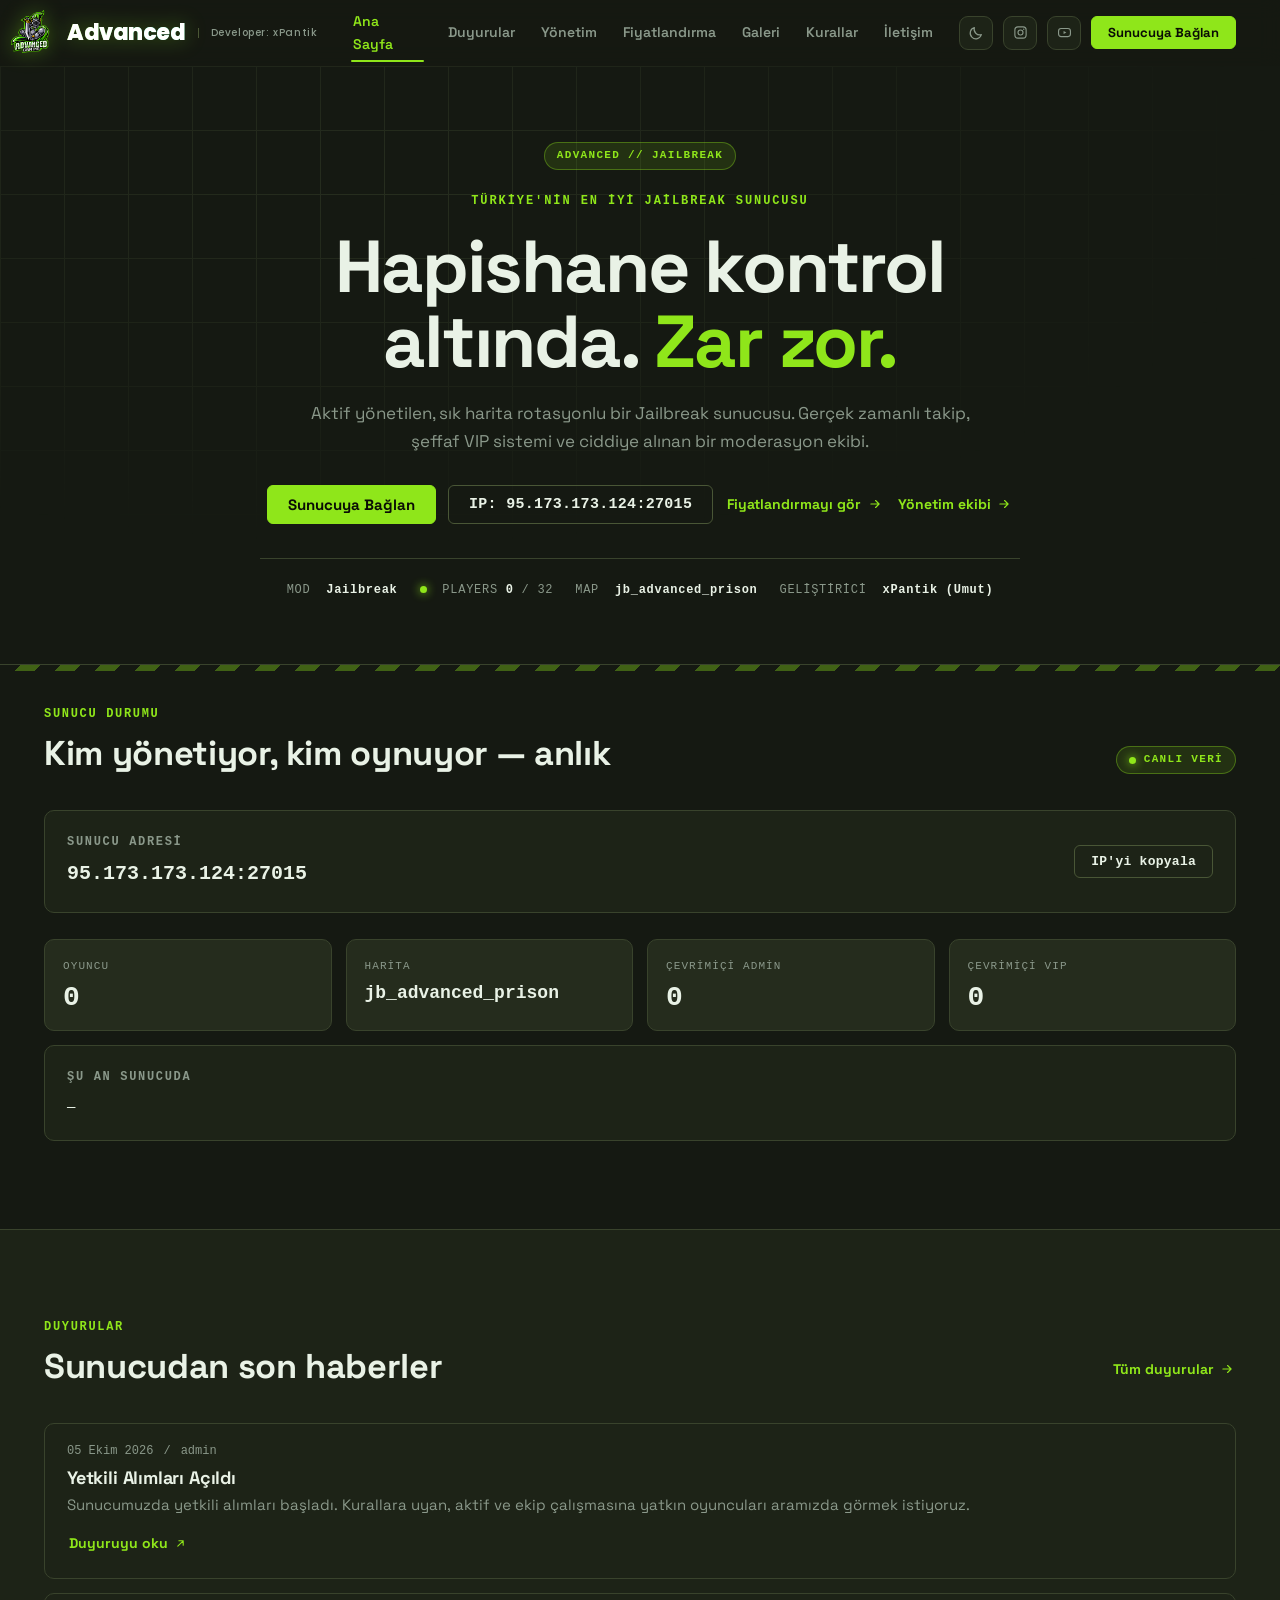
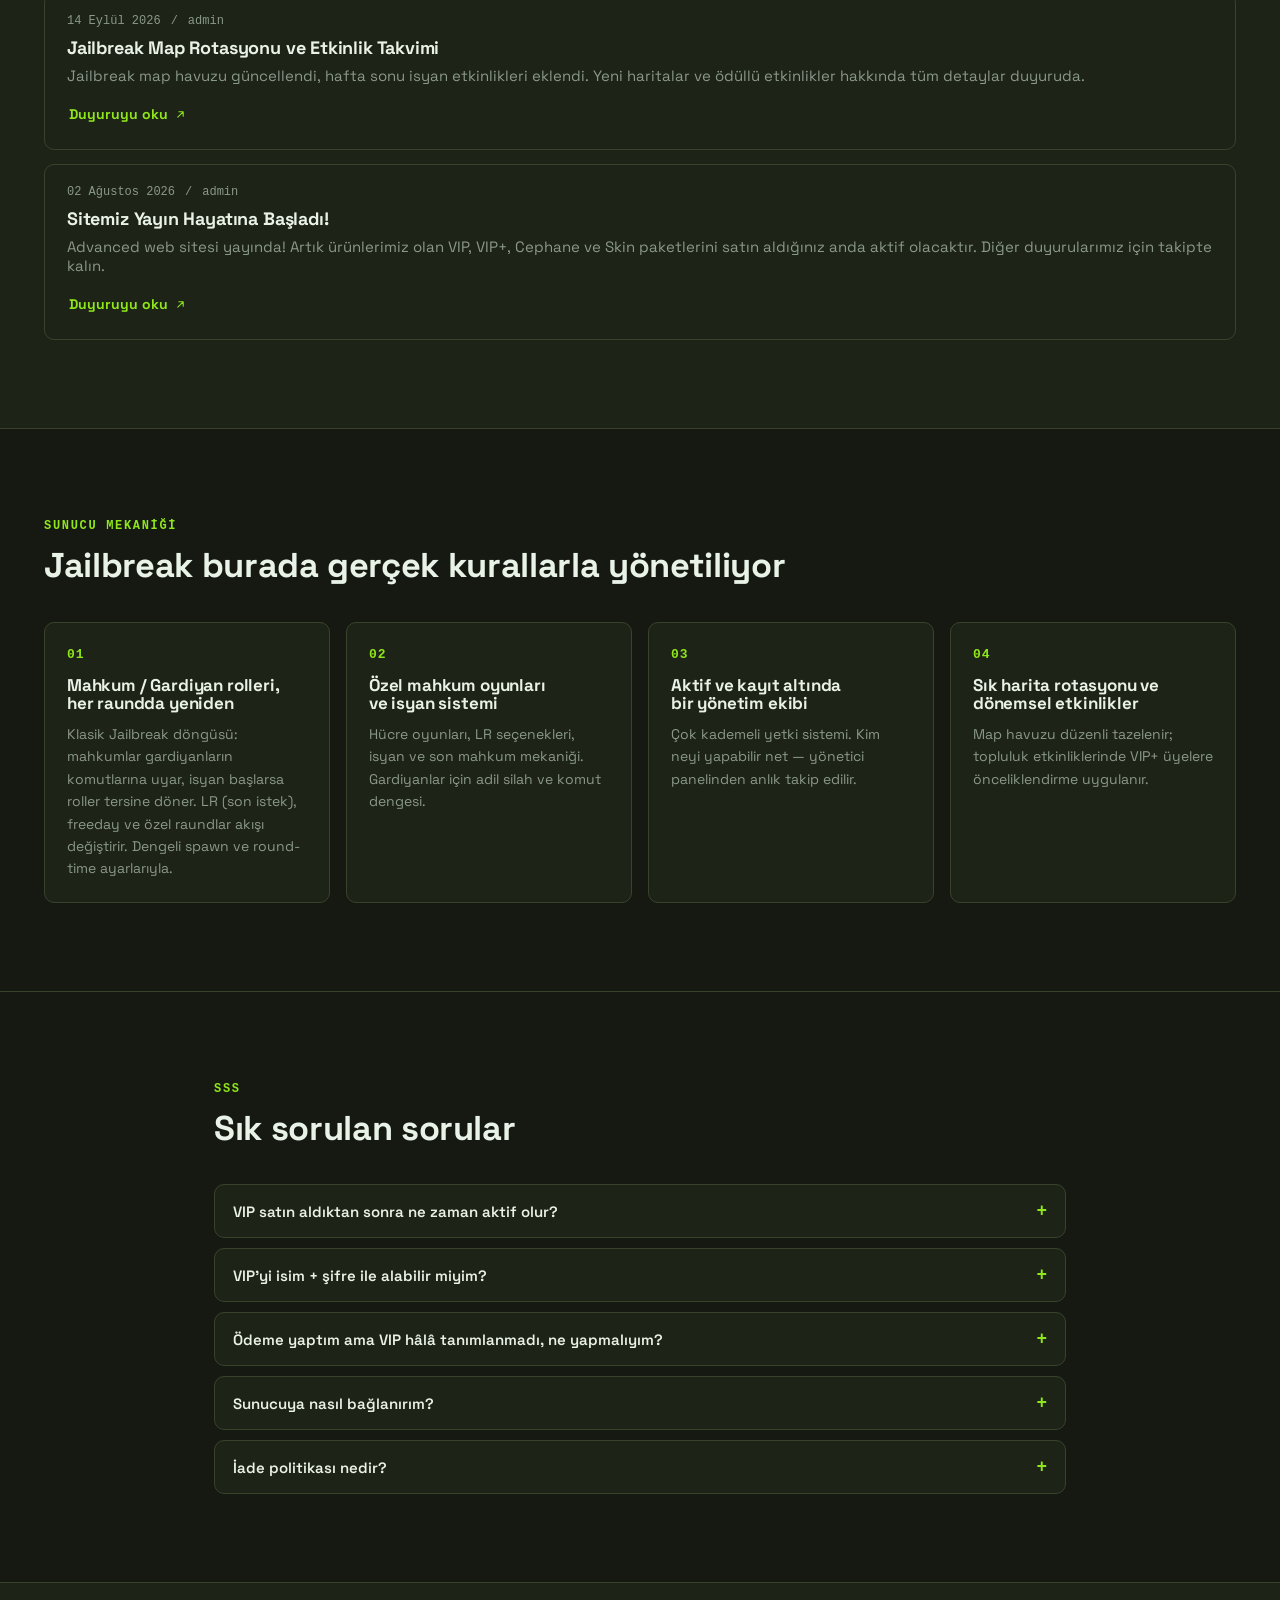
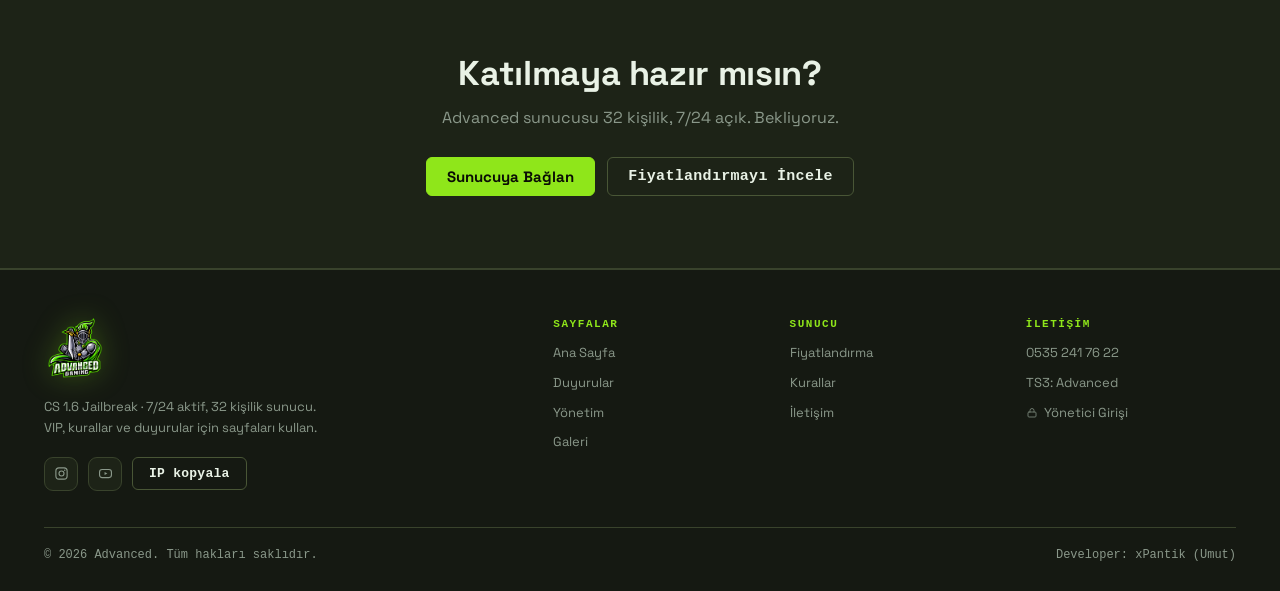
==== index.html @ 5dccec43 "Fix CSS and asset paths Point HTML and JavaScript references to the root style.css, data.js, site.js" ====
<!doctype html>
<html lang="tr">
<head>
<meta charset="utf-8" />
<meta name="viewport" content="width=device-width, initial-scale=1" />
<title>Advanced — CS 1.6 Jailbreak Sunucusu</title>
<meta name="description" content="Advanced: Türkiye'nin aktif yönetilen CS 1.6 Jailbreak sunucusu. Canlı oyuncu sayısı, duyurular, VIP fiyatları, galeri ve kurallar." />
<meta property="og:site_name" content="Advanced" />
<meta property="og:title" content="Advanced — CS 1.6 Jailbreak Sunucusu" />
<meta property="og:locale" content="tr_TR" />
<link rel="preconnect" href="https://fonts.googleapis.com" />
<link rel="preconnect" href="https://fonts.gstatic.com" crossorigin />
<link href="https://fonts.googleapis.com/css2?family=Space+Grotesk:wght@400;500;600;700&family=Inter:wght@400;500;600;700&family=Poppins:wght@500;600;700;800&display=swap" rel="stylesheet" />
<link rel="stylesheet" href="style.css" />
<link rel="icon" href="data:image/svg+xml,%3Csvg xmlns='http://www.w3.org/2000/svg' viewBox='0 0 64 64'%3E%3Crect width='64' height='64' rx='14' fill='%238fe61a'/%3E%3Ctext x='32' y='44' font-family='monospace' font-size='34' font-weight='bold' text-anchor='middle' fill='%230a0d05'%3EA%3C/text%3E%3C/svg%3E" />
</head>
<body>

<!-- ============ HEADER ============ -->
<header class="site-header">
  <div class="container header-inner">
    <a class="brand" href="index.html" aria-label="Advanced ana sayfa">
      <img class="brand-logo" src="logo.png" alt="Advanced Gaming" />
      <span class="brand-texts">
        <span class="brand-word" aria-label="Advanced"><span>A</span><span>d</span><span>v</span><span>a</span><span>n</span><span>c</span><span>e</span><span>d</span></span>
        <span class="brand-dev">Developer: xPantik</span>
      </span>
    </a>
    <nav class="nav" aria-label="Ana menü">
      <a data-nav href="index.html">Ana Sayfa</a>
      <a data-nav href="duyurular.html">Duyurular</a>
      <a data-nav href="yonetim.html">Yönetim</a>
      <a data-nav href="fiyatlandirma.html">Fiyatlandırma</a>
      <a data-nav href="galeri.html">Galeri</a>
      <a data-nav href="kurallar.html">Kurallar</a>
      <a data-nav href="iletisim.html">İletişim</a>
    </nav>
    <div class="header-actions">
      <button class="icon-btn theme-toggle" type="button" aria-label="Işık moduna geç" title="Işık modu"><svg width="16" height="16" viewBox="0 0 24 24" fill="none" stroke="currentColor" stroke-width="1.8" stroke-linecap="round" stroke-linejoin="round" aria-hidden="true"><path d="M20 14.5A8.5 8.5 0 0 1 9.5 4a8.5 8.5 0 1 0 10.5 10.5z"/></svg></button>
      <a class="icon-btn social-btn" href="https://instagram.com/advclan" target="_blank" rel="noopener" aria-label="Instagram: @advclan" title="Instagram — @advclan"><svg width="15" height="15" viewBox="0 0 24 24" fill="none" stroke="currentColor" stroke-width="1.8" stroke-linecap="round" stroke-linejoin="round" aria-hidden="true"><rect x="3" y="3" width="18" height="18" rx="5"/><circle cx="12" cy="12" r="4"/><circle cx="17.2" cy="6.8" r="1.1" fill="currentColor" stroke="none"/></svg></a>
      <a class="icon-btn social-btn" href="https://youtube.com/@rweqewnickz" target="_blank" rel="noopener" aria-label="YouTube: @rweqewnickz" title="YouTube — @rweqewnickz"><svg width="15" height="15" viewBox="0 0 24 24" fill="none" stroke="currentColor" stroke-width="1.8" stroke-linecap="round" stroke-linejoin="round" aria-hidden="true"><rect x="2.5" y="5.5" width="19" height="13" rx="4"/><path d="m10.5 9.5 4.5 2.5-4.5 2.5z" fill="currentColor" stroke="none"/></svg></a>
      <a class="btn btn-primary btn-sm" href="steam://connect/95.173.173.124:27015">Sunucuya Bağlan</a>
      <button class="icon-btn menu-toggle" aria-label="Menüyü aç" aria-expanded="false">
        <svg width="18" height="18" viewBox="0 0 24 24" fill="none" stroke="currentColor" stroke-width="2"><path d="M3 6h18M3 12h18M3 18h18"/></svg>
      </button>
    </div>
  </div>
</header>
<div class="mobile-menu">
  <a data-nav href="index.html">Ana Sayfa</a>
  <a data-nav href="duyurular.html">Duyurular</a>
  <a data-nav href="yonetim.html">Yönetim</a>
  <a data-nav href="fiyatlandirma.html">Fiyatlandırma</a>
  <a data-nav href="galeri.html">Galeri</a>
  <a data-nav href="kurallar.html">Kurallar</a>
  <a data-nav href="iletisim.html">İletişim</a>
  <div class="mobile-socials">
    <a class="icon-btn social-btn" href="https://instagram.com/advclan" target="_blank" rel="noopener" aria-label="Instagram"><svg width="15" height="15" viewBox="0 0 24 24" fill="none" stroke="currentColor" stroke-width="1.8" stroke-linecap="round" stroke-linejoin="round" aria-hidden="true"><rect x="3" y="3" width="18" height="18" rx="5"/><circle cx="12" cy="12" r="4"/><circle cx="17.2" cy="6.8" r="1.1" fill="currentColor" stroke="none"/></svg></a>
    <a class="icon-btn social-btn" href="https://youtube.com/@rweqewnickz" target="_blank" rel="noopener" aria-label="YouTube"><svg width="15" height="15" viewBox="0 0 24 24" fill="none" stroke="currentColor" stroke-width="1.8" stroke-linecap="round" stroke-linejoin="round" aria-hidden="true"><rect x="2.5" y="5.5" width="19" height="13" rx="4"/><path d="m10.5 9.5 4.5 2.5-4.5 2.5z" fill="currentColor" stroke="none"/></svg></a>
    <button class="icon-btn theme-toggle" type="button" aria-label="Işık modu"><svg width="16" height="16" viewBox="0 0 24 24" fill="none" stroke="currentColor" stroke-width="1.8" stroke-linecap="round" stroke-linejoin="round" aria-hidden="true"><path d="M20 14.5A8.5 8.5 0 0 1 9.5 4a8.5 8.5 0 1 0 10.5 10.5z"/></svg></button>
  </div>
  <a class="btn btn-primary" href="steam://connect/95.173.173.124:27015">Sunucuya Bağlan</a>
</div>
<!-- ============ HERO ============ -->
<section class="hero">
  <div class="hero-grid" aria-hidden="true"></div>
  <div class="container hero-inner">
    <span class="badge">ADVANCED // JAILBREAK</span>
    <div class="hero-eyebrow">Türkiye'nin en iyi Jailbreak sunucusu</div>
    <h1>Hapishane kontrol altında. <span class="dim">Zar zor.</span></h1>
    <p class="lead">Aktif yönetilen, sık harita rotasyonlu bir Jailbreak sunucusu. Gerçek zamanlı takip, şeffaf VIP sistemi ve ciddiye alınan bir moderasyon ekibi.</p>
    <div class="hero-actions">
      <a class="btn btn-primary" href="steam://connect/95.173.173.124:27015">Sunucuya Bağlan</a>
      <button class="btn btn-ghost" data-copy="95.173.173.124:27015">IP: 95.173.173.124:27015</button>
      <a class="btn-link" href="fiyatlandirma.html">Fiyatlandırmayı gör <svg class="ic" width="14" height="14" viewBox="0 0 24 24" fill="none" stroke="currentColor" stroke-width="2" stroke-linecap="round" stroke-linejoin="round" aria-hidden="true"><path d="M5 12h14M13 6l6 6-6 6"/></svg></a>
      <a class="btn-link" href="yonetim.html">Yönetim ekibi <svg class="ic" width="14" height="14" viewBox="0 0 24 24" fill="none" stroke="currentColor" stroke-width="2" stroke-linecap="round" stroke-linejoin="round" aria-hidden="true"><path d="M5 12h14M13 6l6 6-6 6"/></svg></a>
    </div>
    <div class="hero-meta">
      <span>MOD &nbsp;<b>Jailbreak</b></span>
      <span><span class="dot"></span> &nbsp;PLAYERS <b id="h-players">0</b> / 32</span>
      <span>MAP &nbsp;<b id="h-map">jb_advanced_prison</b></span>
      <span>GELİŞTİRİCİ &nbsp;<b>xPantik (Umut)</b></span>
    </div>
  </div>
</section>
<div class="hazard" aria-hidden="true"></div>

<!-- ============ SUNUCU DURUMU ============ -->
<section class="section">
  <div class="container">
    <div class="section-head">
      <div>
        <div class="kicker">Sunucu Durumu</div>
        <h2 class="h2">Kim yönetiyor, kim oynuyor — anlık</h2>
      </div>
      <span class="badge"><span class="dot"></span> CANLI VERİ</span>
    </div>
    <div class="card" style="display:flex;flex-wrap:wrap;align-items:center;justify-content:space-between;gap:14px">
      <div>
        <div class="kicker" style="color:var(--muted)">Sunucu Adresi</div>
        <div class="mono" style="font-size:1.25rem;font-weight:700;margin-top:6px">95.173.173.124:27015</div>
      </div>
      <button class="btn btn-ghost btn-sm" data-copy="95.173.173.124:27015">IP'yi kopyala</button>
    </div>
    <div class="stat-grid">
      <div class="stat"><div class="label">Oyuncu</div><div class="value" id="s-players">0</div></div>
      <div class="stat"><div class="label">Harita</div><div class="value" style="font-size:1.125rem" id="s-map">jb_advanced_prison</div></div>
      <div class="stat"><div class="label">Çevrimiçi Admin</div><div class="value" id="s-admin">0</div></div>
      <div class="stat"><div class="label">Çevrimiçi VIP</div><div class="value" id="s-vip">0</div></div>
    </div>
    <div class="card" style="margin-top:14px">
      <div class="kicker" style="color:var(--muted)">Şu an sunucuda</div>
      <div class="mono small" style="margin-top:10px;color:var(--ink)" id="s-names">—</div>
    </div>
  </div>
</section>

<!-- ============ DUYURULAR (son 3) ============ -->
<section class="section raised">
  <div class="container">
    <div class="section-head">
      <div>
        <div class="kicker">Duyurular</div>
        <h2 class="h2">Sunucudan son haberler</h2>
      </div>
      <a class="btn-link" href="duyurular.html">Tüm duyurular <svg class="ic" width="14" height="14" viewBox="0 0 24 24" fill="none" stroke="currentColor" stroke-width="2" stroke-linecap="round" stroke-linejoin="round" aria-hidden="true"><path d="M5 12h14M13 6l6 6-6 6"/></svg></a>
    </div>
    <div class="notice-list" id="home-notices"></div>
  </div>
</section>

<!-- ============ ÖZELLİKLER ============ -->
<section class="section">
  <div class="container">
    <div class="section-head">
      <div>
        <div class="kicker">Sunucu Mekaniği</div>
        <h2 class="h2">Jailbreak burada gerçek kurallarla yönetiliyor</h2>
      </div>
    </div>
    <div class="grid-4">
      <article class="card feature">
        <div class="feature-num">01</div>
        <h3>Mahkum / Gardiyan rolleri, her raundda yeniden</h3>
        <p>Klasik Jailbreak döngüsü: mahkumlar gardiyanların komutlarına uyar, isyan başlarsa roller tersine döner. LR (son istek), freeday ve özel raundlar akışı değiştirir. Dengeli spawn ve round-time ayarlarıyla.</p>
      </article>
      <article class="card feature">
        <div class="feature-num">02</div>
        <h3>Özel mahkum oyunları ve isyan sistemi</h3>
        <p>Hücre oyunları, LR seçenekleri, isyan ve son mahkum mekaniği. Gardiyanlar için adil silah ve komut dengesi.</p>
      </article>
      <article class="card feature">
        <div class="feature-num">03</div>
        <h3>Aktif ve kayıt altında bir yönetim ekibi</h3>
        <p>Çok kademeli yetki sistemi. Kim neyi yapabilir net — yönetici panelinden anlık takip edilir.</p>
      </article>
      <article class="card feature">
        <div class="feature-num">04</div>
        <h3>Sık harita rotasyonu ve dönemsel etkinlikler</h3>
        <p>Map havuzu düzenli tazelenir; topluluk etkinliklerinde VIP+ üyelere önceliklendirme uygulanır.</p>
      </article>
    </div>
  </div>
</section>

<!-- ============ SSS ============ -->
<section class="section">
  <div class="container" style="max-width:900px">
    <div class="section-head">
      <div>
        <div class="kicker">SSS</div>
        <h2 class="h2">Sık sorulan sorular</h2>
      </div>
    </div>
    <div class="accordion">
      <div class="acc-item">
        <button class="acc-head" aria-expanded="false">VIP satın aldıktan sonra ne zaman aktif olur? <span class="plus">+</span></button>
        <div class="acc-body"><div class="acc-body-inner">Satın alma formunda girdiğin oyun içi kimlik (nick + şifre) ile ödemenin eşleştiği anda VIP otomatik tanımlanır — genelde birkaç dakika sürer. Otomatik eşleşmeyen siparişler ekibimiz tarafından elle onaylanır.</div></div>
      </div>
      <div class="acc-item">
        <button class="acc-head" aria-expanded="false">VIP'yi isim + şifre ile alabilir miyim? <span class="plus">+</span></button>
        <div class="acc-body"><div class="acc-body-inner">Evet — SteamID paylaşmak istemiyorsanız oyun içi isim ve belirlediğiniz bir şifre ile de VIP tanımlanabilir.</div></div>
      </div>
      <div class="acc-item">
        <button class="acc-head" aria-expanded="false">Ödeme yaptım ama VIP hâlâ tanımlanmadı, ne yapmalıyım? <span class="plus">+</span></button>
        <div class="acc-body"><div class="acc-body-inner">Sipariş numaranla birlikte TS3 üzerinden (Advanced) yönetim ekibine ulaş; sipariş kontrol edilip elle tanımlansın.</div></div>
      </div>
      <div class="acc-item">
        <button class="acc-head" aria-expanded="false">Sunucuya nasıl bağlanırım? <span class="plus">+</span></button>
        <div class="acc-body"><div class="acc-body-inner">CS 1.6'da konsolu açıp <span class="mono">connect 95.173.173.124:27015</span> yazman yeterli. Sitedeki "Sunucuya Bağlan" butonu da oyunu otomatik açar.</div></div>
      </div>
      <div class="acc-item">
        <button class="acc-head" aria-expanded="false">İade politikası nedir? <span class="plus">+</span></button>
        <div class="acc-body"><div class="acc-body-inner">Satın alınan ürünler dijital ve anında teslim edilen hizmetler olduğundan cayma/iade hakkı bulunmuyor. Hatalı işlem kaynaklı durumlar için iletişim bölümünden yönetime ulaşabilirsin.</div></div>
      </div>
    </div>
  </div>
</section>

<!-- ============ CTA ============ -->
<section class="cta-band">
  <div class="container">
    <h2>Katılmaya hazır mısın?</h2>
    <p>Advanced sunucusu 32 kişilik, 7/24 açık. Bekliyoruz.</p>
    <div class="hero-actions">
      <a class="btn btn-primary" href="steam://connect/95.173.173.124:27015">Sunucuya Bağlan</a>
      <a class="btn btn-ghost" href="fiyatlandirma.html">Fiyatlandırmayı İncele</a>
    </div>
  </div>
</section>

<!-- ============ FOOTER ============ -->
<footer class="site-footer">
  <div class="container">
    <div class="footer-top">
      <div class="footer-brandblock">
        <a class="brand brand--footer" href="index.html" aria-label="Advanced ana sayfa">
          <img class="brand-logo brand-logo--footer" src="logo.png" alt="Advanced Gaming" />
        </a>
        <p class="footer-note">CS 1.6 Jailbreak · 7/24 aktif, 32 kişilik sunucu. VIP, kurallar ve duyurular için sayfaları kullan.</p>
        <div class="footer-socials">
          <a class="icon-btn social-btn" href="https://instagram.com/advclan" target="_blank" rel="noopener" aria-label="Instagram: @advclan" title="Instagram — @advclan"><svg width="15" height="15" viewBox="0 0 24 24" fill="none" stroke="currentColor" stroke-width="1.8" stroke-linecap="round" stroke-linejoin="round" aria-hidden="true"><rect x="3" y="3" width="18" height="18" rx="5"/><circle cx="12" cy="12" r="4"/><circle cx="17.2" cy="6.8" r="1.1" fill="currentColor" stroke="none"/></svg></a>
          <a class="icon-btn social-btn" href="https://youtube.com/@rweqewnickz" target="_blank" rel="noopener" aria-label="YouTube: @rweqewnickz" title="YouTube — @rweqewnickz"><svg width="15" height="15" viewBox="0 0 24 24" fill="none" stroke="currentColor" stroke-width="1.8" stroke-linecap="round" stroke-linejoin="round" aria-hidden="true"><rect x="2.5" y="5.5" width="19" height="13" rx="4"/><path d="m10.5 9.5 4.5 2.5-4.5 2.5z" fill="currentColor" stroke="none"/></svg></a>
          <button class="btn btn-ghost btn-sm" data-copy="95.173.173.124:27015">IP kopyala</button>
        </div>
      </div>
      <nav class="footer-cols" aria-label="Alt menü">
        <div class="footer-col">
          <h4>Sayfalar</h4>
          <a href="index.html">Ana Sayfa</a>
          <a href="duyurular.html">Duyurular</a>
          <a href="yonetim.html">Yönetim</a>
          <a href="galeri.html">Galeri</a>
        </div>
        <div class="footer-col">
          <h4>Sunucu</h4>
          <a href="fiyatlandirma.html">Fiyatlandırma</a>
          <a href="kurallar.html">Kurallar</a>
          <a href="iletisim.html">İletişim</a>
        </div>
        <div class="footer-col">
          <h4>İletişim</h4>
          <a href="tel:+905352417622">0535 241 76 22</a>
          <span class="footer-static" data-footer-ts3>TS3: Advanced</span>
          <a href="admin.html" class="footer-admin-link"><svg width="12" height="12" viewBox="0 0 24 24" fill="none" stroke="currentColor" stroke-width="2" stroke-linecap="round" stroke-linejoin="round" aria-hidden="true"><rect x="4" y="10" width="16" height="10" rx="2"/><path d="M8 10V7a4 4 0 0 1 8 0v3"/></svg> Yönetici Girişi</a>
        </div>
      </nav>
    </div>
    <div class="footer-bottom">
      <span>© 2026 Advanced. Tüm hakları saklıdır.</span>
      <span class="footer-credit">Developer: xPantik (Umut)</span>
    </div>
  </div>
</footer>

<!-- duyuru modalı -->
<div class="modal" id="notice-modal" role="dialog" aria-modal="true">
  <div class="modal-card">
    <div class="modal-head">
      <div>
        <div class="modal-tagline">Advanced Duyuru Merkezi</div>
        <h2 class="h3" style="margin-top:8px" data-m-title>Başlık</h2>
        <div class="mono small muted" style="margin-top:8px" data-m-meta>tarih</div>
      </div>
      <button class="icon-btn" data-close aria-label="Kapat">
        <svg width="16" height="16" viewBox="0 0 24 24" fill="none" stroke="currentColor" stroke-width="2"><path d="M18 6 6 18M6 6l12 12"/></svg>
      </button>
    </div>
    <div class="modal-body" data-m-body></div>
  </div>
</div>

<script src="data.js"></script>
<script src="site.js"></script>
<script>
(function () {
  const A = window.ADV;
  /* ---- sunucu istatistikleri ----
     Şimdilik 0 gösterilir. API kurulduğunda sadece bu blok değişecek:
     A.serverStats.get() gerçek veriyi döndürdüğünde ekrandaki sayılar güncellenir. */
  function paintStats(st) {
    const data = Object.assign({ players: 0, admins: 0, vip: 0, map: "jb_advanced_prison", names: [] }, st || {});
    const hp = document.getElementById("h-players");
    const sp = document.getElementById("s-players");
    const sa = document.getElementById("s-admin");
    const sv = document.getElementById("s-vip");
    const sm = document.getElementById("s-map");
    const sn = document.getElementById("s-names");
    if (hp) hp.textContent = data.players;
    if (sp) sp.textContent = data.players;
    if (sa) sa.textContent = data.admins;
    if (sv) sv.textContent = data.vip;
    if (sm) sm.textContent = data.map;
    if (sn) sn.textContent = data.names && data.names.length ? data.names.join(" · ") : "—";
  }
  paintStats(window.ADV_SERVER || (A.serverStats ? A.serverStats.get() : null));
  document.addEventListener("adv:serverstats", (e) => paintStats(e.detail));

  // son 3 duyuru
  const list = A.notices.all().slice().sort((a, b) => (a.date < b.date ? 1 : -1)).slice(0, 3);
  document.getElementById("home-notices").innerHTML = list
    .map(
      (n) => `<button class="notice" data-notice="${n.id}">
        <div class="notice-meta"><span>${A.dateTR(n.date)}</span><span>/</span><span>${A.esc(n.author)}</span></div>
        <h3>${A.esc(n.title)}</h3>
        <p>${A.esc(n.summary)}</p>
        <div class="more btn-link">Duyuruyu oku <svg class="ic" width="13" height="13" viewBox="0 0 24 24" fill="none" stroke="currentColor" stroke-width="2" stroke-linecap="round" stroke-linejoin="round" aria-hidden="true"><path d="M7 17 17 7M9 7h8v8"/></svg></div>
      </button>`
    )
    .join("");
})();
</script>
</body>
</html>
---- style.css ----
/* =========================================================
   ADVANCED // CS 1.6 SUNUCUSU — tema (carbonzm.net esinli)
   ========================================================= */
:root{
  --bg:#151912;
  --surface:#1d2317;
  --surface-2:#252c1d;
  --surface-3:#2d3624;
  --line:#39432c;
  --line-strong:#495636;
  --ink:#e9f2e6;
  --muted:#8a988a;
  --brand:#8fe61a;
  --brand-strong:#6fbb12;
  --brand-text:#0a0d05;
  --brand-wash:rgba(143,230,26,.12);
  --brand-wash-soft:rgba(143,230,26,.06);
  --brand-line:rgba(143,230,26,.35);
  --danger:#ea4a60;
  --danger-wash:rgba(234,74,96,.16);
  --warning:#e0ab3a;
  --warning-wash:rgba(224,171,58,.14);
  --r-sm:6px; --r-md:10px; --r-lg:16px;
  --sans:"Space Grotesk",-apple-system,"Segoe UI",system-ui,Roboto,sans-serif;
  --mono:ui-monospace,"SF Mono","Cascadia Mono","Roboto Mono",Menlo,Consolas,monospace;
  --header-h:66px;
}

*,*::before,*::after{box-sizing:border-box}
html,body{min-height:100%}
html{scroll-behavior:smooth}
body{
  margin:0;background:var(--bg);color:var(--ink);
  font-family:var(--sans);font-size:16px;line-height:1.6;
  -webkit-font-smoothing:antialiased;
}
h1,h2,h3,h4{margin:0;font-weight:700;letter-spacing:-.01em;text-wrap:balance;line-height:1.1}
p{margin:0}
a{color:inherit;text-decoration:none}
button{font-family:inherit}
input,select,textarea{font-family:inherit;font-size:inherit;color:inherit}
ul{margin:0;padding:0;list-style:none}
img,svg{max-width:100%;display:block}
::selection{background:var(--brand);color:var(--brand-text)}
:focus-visible{outline:2px solid var(--brand);outline-offset:2px;border-radius:4px}

/* ---------- yardımcılar ---------- */
.container{width:100%;max-width:1240px;margin-inline:auto;padding-inline:24px}
.mono{font-family:var(--mono);font-variant-numeric:tabular-nums;letter-spacing:0}
.muted{color:var(--muted)}
.small{font-size:.875rem;line-height:1.5}
.center{text-align:center}
.kicker{
  font-family:var(--mono);font-size:.75rem;font-weight:700;letter-spacing:.14em;
  text-transform:uppercase;color:var(--brand);
}
.h1{font-size:clamp(2.25rem,1.6rem + 2.6vw,3.75rem);line-height:1.05;letter-spacing:-.02em}
.h2{font-size:clamp(1.6rem,1.35rem + 1vw,2.25rem);line-height:1.15}
.h3{font-size:1.25rem;line-height:1.3}
.lead{font-size:1.0625rem;line-height:1.65;color:var(--muted);max-width:62ch}
.visually-hidden{position:absolute;width:1px;height:1px;overflow:hidden;clip:rect(0 0 0 0);white-space:nowrap}

/* ---------- butonlar + parlama efekti ---------- */
.btn{
  position:relative;display:inline-flex;align-items:center;justify-content:center;gap:.5rem;
  padding:11px 20px;border-radius:var(--r-sm);border:1px solid transparent;
  font-weight:700;font-size:.9375rem;line-height:1;cursor:pointer;
  transition:transform .18s ease,box-shadow .25s ease,background .2s ease,color .2s ease,border-color .2s ease;
  overflow:hidden;isolation:isolate;white-space:nowrap;
}
/* yazı üzerinde ışık süpürmesi yok — sadece parlama (glow) */
.btn-primary{
  background:var(--brand);color:var(--brand-text);border-color:var(--brand);
}
.btn-primary:hover{
  background:#9df42a;border-color:#9df42a;transform:translateY(-1px);
  box-shadow:0 0 0 1px rgba(143,230,26,.35),0 0 18px rgba(143,230,26,.55),0 0 42px rgba(143,230,26,.28);
}
.btn-primary:active{transform:translateY(0)}
.btn-ghost{
  background:transparent;color:var(--ink);border-color:var(--line-strong);
  font-family:var(--mono);font-weight:600;letter-spacing:.02em;
}
.btn-ghost:hover{
  border-color:var(--brand-line);color:var(--brand);transform:translateY(-1px);
  box-shadow:0 0 14px rgba(143,230,26,.22),inset 0 0 14px rgba(143,230,26,.08);
}
.btn-link{
  display:inline-flex;align-items:center;gap:.4rem;color:var(--brand);font-weight:700;
  font-size:.875rem;padding:6px 2px;border-radius:4px;background:none;border:0;cursor:pointer;
  transition:color .2s ease,transform .2s ease;
}
.btn-link:hover{color:#a6f043;transform:translateX(2px)}
.btn-sm{padding:9px 16px;font-size:.8125rem}
.btn-block{width:100%}
.btn-danger{background:var(--danger-wash);color:#ff9aa8;border-color:rgba(234,74,96,.45)}
.btn-danger:hover{background:rgba(234,74,96,.28);box-shadow:0 0 16px rgba(234,74,96,.35)}
.btn[disabled]{opacity:.5;cursor:not-allowed}

/* ---------- header ---------- */
.site-header{
  position:sticky;top:0;z-index:60;height:var(--header-h);
  background:rgba(21,25,18,.86);backdrop-filter:blur(10px);
  border-bottom:1px solid transparent;transition:border-color .2s ease,background .2s ease;
}
.site-header.is-scrolled{border-bottom-color:var(--line);background:rgba(21,25,18,.95)}
.header-inner{display:grid;grid-template-columns:auto 1fr auto;align-items:center;gap:20px;height:100%}
.brand{display:flex;align-items:center;gap:10px;flex-shrink:0}
.brand{display:flex;align-items:center;gap:10px;flex-shrink:0;text-decoration:none}
.brand-word{
  font-family:var(--mono);font-weight:800;font-size:1.0625rem;letter-spacing:.02em;line-height:1;
  background:linear-gradient(100deg,#8fe61a,#3ff0c8,#8fe61a,#c8f57f,#8fe61a);
  background-size:300% 100%;
  -webkit-background-clip:text;background-clip:text;color:transparent;
  animation:brand-flow 6s linear infinite;
  filter:drop-shadow(0 0 10px rgba(143,230,26,.35));
  transition:filter .3s ease;
}
.brand:hover .brand-word{filter:drop-shadow(0 0 16px rgba(143,230,26,.7))}
@keyframes brand-flow{0%{background-position:0% 50%}100%{background-position:300% 50%}}
@media (prefers-reduced-motion:reduce){.brand-word{animation:none}}
.nav{display:flex;align-items:center;justify-content:center;gap:22px}
.nav a{
  position:relative;font-size:.875rem;font-weight:600;color:var(--muted);padding:7px 2px;
  transition:color .2s ease;
}
.nav a::after{
  content:"";position:absolute;left:0;right:0;bottom:0;height:2px;border-radius:2px;
  background:var(--brand);transform:scaleX(0);transform-origin:left;transition:transform .25s ease;
}
.nav a:hover{color:var(--ink)}
.nav a:hover::after{transform:scaleX(1)}
.nav a.active{color:var(--brand)}
.nav a.active::after{transform:scaleX(1)}
.header-actions{display:flex;align-items:center;justify-content:flex-end;gap:10px}
.icon-btn{
  width:34px;height:34px;display:grid;place-items:center;border-radius:8px;
  border:1px solid var(--line);background:var(--surface);color:var(--muted);cursor:pointer;
  transition:all .2s ease;
}
.icon-btn:hover{color:var(--brand);border-color:var(--brand-line);box-shadow:0 0 14px rgba(143,230,26,.3)}
.menu-toggle{display:none}
.social-btn{width:34px;height:34px;border-radius:9px}
.social-btn:hover{color:var(--brand);border-color:var(--brand-line);box-shadow:0 0 16px rgba(143,230,26,.35);transform:translateY(-1px)}
.theme-toggle{width:34px;height:34px;border-radius:9px}
.theme-toggle:hover{color:var(--brand);border-color:var(--brand-line);box-shadow:0 0 16px rgba(143,230,26,.35)}
.theme-toggle .sun,.theme-toggle .moon{pointer-events:none}
.theme-toggle .sun{display:none}
[data-theme="light"] .theme-toggle .sun{display:block}
[data-theme="light"] .theme-toggle .moon{display:none}
.mobile-socials{display:flex;gap:10px;margin-top:16px}
.icon-btn{transition:all .2s ease}
.mobile-menu{
  display:none;position:fixed;inset:var(--header-h) 0 0 0;z-index:55;background:rgba(15,18,13,.98);
  padding:24px;flex-direction:column;gap:6px;
}
.mobile-menu.open{display:flex}
.mobile-menu a{padding:14px 4px;border-bottom:1px solid var(--line);font-weight:600;font-size:1rem;color:var(--muted)}
.mobile-menu a.active{color:var(--brand)}
.mobile-menu .btn{margin-top:16px}

/* ---------- hero ---------- */
.hero{position:relative;overflow:hidden;border-bottom:1px solid var(--line)}
.hero-grid{
  position:absolute;inset:0;pointer-events:none;opacity:.5;
  background-image:linear-gradient(var(--line) 1px,transparent 1px),linear-gradient(90deg,var(--line) 1px,transparent 1px);
  background-size:64px 64px;
  -webkit-mask-image:radial-gradient(70% 60% at 30% 20%,#000,transparent);
  mask-image:radial-gradient(70% 60% at 30% 20%,#000,transparent);
}
.hero-inner{position:relative;padding-block:76px 64px;display:flex;flex-direction:column;align-items:center;text-align:center}
.badge{
  display:inline-flex;align-items:center;gap:8px;padding:4px 12px;border-radius:999px;
  font-family:var(--mono);font-size:.6875rem;font-weight:700;letter-spacing:.12em;text-transform:uppercase;
  color:var(--brand);background:var(--brand-wash);border:1px solid var(--brand-line);
}
.hero-eyebrow{
  margin-top:22px;font-family:var(--mono);font-size:.75rem;font-weight:700;
  letter-spacing:.16em;text-transform:uppercase;color:var(--brand);
}
.hero h1{margin-top:18px;font-size:clamp(2.4rem,1.5rem + 4vw,4.6rem);line-height:1.02;letter-spacing:-.03em;max-width:16ch}
.hero h1 .dim{color:var(--brand)}
.hero p.lead{margin-top:20px;text-align:center;font-size:1.0625rem}
.hero-actions{display:flex;flex-wrap:wrap;align-items:center;justify-content:center;gap:12px;margin-top:30px}
.hero-meta{
  display:flex;flex-wrap:wrap;align-items:center;justify-content:center;gap:10px 22px;
  margin-top:34px;padding-top:22px;border-top:1px solid var(--line);width:min(100%,760px);
  font-family:var(--mono);font-size:.75rem;color:var(--muted);letter-spacing:.06em;
}
.hero-meta b{color:var(--ink);font-weight:600}
.dot{width:7px;height:7px;border-radius:50%;background:var(--brand);display:inline-block;box-shadow:0 0 10px var(--brand);animation:pulse 1.8s infinite}
@keyframes pulse{0%,100%{opacity:1}50%{opacity:.35}}

/* ---------- bölümler ---------- */
.hazard{
  height:6px;width:100%;opacity:.35;
  background:repeating-linear-gradient(-45deg,var(--brand) 0 14px,transparent 14px 28px);
  background-size:40px 40px;animation:hazard-scroll 3s linear infinite;
}
@keyframes hazard-scroll{from{background-position:0 0}to{background-position:40px 0}}
@media (prefers-reduced-motion:reduce){.hazard,.dot{animation:none}}

.section{padding-block:88px;border-bottom:1px solid var(--line)}
.section.raised{background:var(--surface)}
.section-head{display:flex;align-items:flex-end;justify-content:space-between;gap:24px;flex-wrap:wrap;margin-bottom:36px}
.section-head .h2{margin-top:10px}
.section-head p{margin-top:10px}

/* istatistik kutuları */
.stat-grid{display:grid;grid-template-columns:repeat(4,1fr);gap:14px;margin-top:26px}
.stat{
  background:var(--surface-2);border:1px solid var(--line);border-radius:var(--r-md);padding:18px;
  transition:border-color .2s ease,box-shadow .25s ease,transform .2s ease;
}
.stat:hover{border-color:var(--brand-line);box-shadow:0 0 20px rgba(143,230,26,.12);transform:translateY(-2px)}
.stat .label{font-family:var(--mono);font-size:.6875rem;letter-spacing:.1em;text-transform:uppercase;color:var(--muted)}
.stat .value{font-family:var(--mono);font-size:1.75rem;font-weight:700;margin-top:8px;line-height:1}
.stat .value small{font-size:.875rem;color:var(--muted);font-weight:600}

/* kartlar */
.card{background:var(--surface);border:1px solid var(--line);border-radius:var(--r-md);padding:22px;transition:border-color .2s ease,box-shadow .25s ease,transform .2s ease}
.card:hover{border-color:var(--line-strong);box-shadow:0 12px 32px rgba(0,0,0,.45)}
.grid-2{display:grid;grid-template-columns:repeat(2,1fr);gap:16px}
.grid-4{display:grid;grid-template-columns:repeat(4,1fr);gap:16px}

/* özellik kartları */
.feature-num{font-family:var(--mono);font-size:.8125rem;font-weight:700;color:var(--brand);letter-spacing:.08em}
.feature h3{margin-top:10px;font-size:1.0625rem}
.feature p{margin-top:10px;font-size:.875rem;color:var(--muted);line-height:1.6}

/* duyuru kartları */
.notice-list{display:flex;flex-direction:column;gap:14px}
.notice{
  display:block;width:100%;text-align:left;cursor:pointer;background:var(--surface);color:inherit;
  border:1px solid var(--line);border-radius:var(--r-md);padding:20px 22px;
  transition:border-color .2s ease,box-shadow .25s ease,transform .2s ease;
}
.notice:hover{border-color:var(--brand-line);transform:translateY(-2px);box-shadow:0 0 26px rgba(143,230,26,.14)}
.notice-meta{font-family:var(--mono);font-size:.75rem;color:var(--muted);display:flex;gap:10px;align-items:center;flex-wrap:wrap}
.notice h3{margin-top:10px;font-size:1.125rem}
.notice p{margin-top:8px;font-size:.9375rem;color:var(--muted);display:-webkit-box;-webkit-line-clamp:2;-webkit-box-orient:vertical;overflow:hidden}
.notice .more{margin-top:14px}
.count-big{font-family:var(--mono);font-size:1.5rem;font-weight:700;color:var(--brand)}

/* fiyatlandırma */
.price-grid{display:grid;grid-template-columns:repeat(auto-fit,minmax(250px,1fr));gap:16px}
.price-card{
  position:relative;display:flex;flex-direction:column;background:var(--surface);
  border:1px solid var(--line);border-radius:var(--r-lg);padding:24px;
  transition:border-color .25s ease,box-shadow .3s ease,transform .25s ease;
}
.price-card:hover{border-color:var(--brand-line);transform:translateY(-3px);box-shadow:0 0 34px rgba(143,230,26,.16)}
.price-card.featured{border-color:var(--brand-line);background:var(--brand-wash-soft)}
.price-card .tag{position:absolute;top:-11px;left:22px;background:var(--brand);color:var(--brand-text);font-family:var(--mono);font-size:.625rem;font-weight:800;letter-spacing:.1em;padding:3px 10px;border-radius:999px}
.price-card h3{font-size:1.125rem}
.price-card .desc{margin-top:8px;font-size:.8125rem;color:var(--muted);min-height:40px}
.price{display:flex;align-items:baseline;gap:6px;margin:16px 0 4px;font-family:var(--mono)}
.price b{font-size:2rem;font-weight:700}
.price span{font-size:.8125rem;color:var(--muted)}
.price-card ul{margin:16px 0 20px;display:flex;flex-direction:column;gap:9px;font-size:.8125rem;color:var(--muted)}
.price-card li{display:flex;gap:8px;align-items:flex-start}
.price-card li::before{content:"";flex-shrink:0;width:14px;height:14px;margin-top:3px;background-color:var(--brand);-webkit-mask:url("data:image/svg+xml,%3Csvg xmlns='http://www.w3.org/2000/svg' viewBox='0 0 24 24' fill='none' stroke='black' stroke-width='3' stroke-linecap='round' stroke-linejoin='round'%3E%3Cpath d='M20 6 9 17l-5-5'/%3E%3C/svg%3E") center/contain no-repeat;mask:url("data:image/svg+xml,%3Csvg xmlns='http://www.w3.org/2000/svg' viewBox='0 0 24 24' fill='none' stroke='black' stroke-width='3' stroke-linecap='round' stroke-linejoin='round'%3E%3Cpath d='M20 6 9 17l-5-5'/%3E%3C/svg%3E") center/contain no-repeat}
.price-card .btn{margin-top:auto}

/* akordeon */
.accordion{display:flex;flex-direction:column;gap:10px}
.acc-item{border:1px solid var(--line);border-radius:var(--r-md);background:var(--surface);overflow:hidden}
.acc-head{
  width:100%;display:flex;align-items:center;justify-content:space-between;gap:16px;
  padding:16px 18px;background:none;border:0;color:inherit;font-weight:600;font-size:.9375rem;
  cursor:pointer;text-align:left;transition:color .2s ease,background .2s ease;
}
.acc-head:hover{color:var(--brand);background:rgba(143,230,26,.04)}
.acc-head .plus{font-family:var(--mono);font-size:1.1rem;color:var(--brand);transition:transform .25s ease}
.acc-item.open .acc-head .plus{transform:rotate(45deg)}
.acc-body{max-height:0;overflow:hidden;transition:max-height .3s ease}
.acc-body-inner{padding:0 18px 18px;font-size:.875rem;color:var(--muted)}

/* kurallar */
.rule-cols{display:grid;grid-template-columns:repeat(3,1fr);gap:18px}
.rule-col{background:var(--surface);border:1px solid var(--line);border-radius:var(--r-lg);padding:24px}
.rule-col h3{font-size:1.0625rem;display:flex;align-items:center;gap:10px}
.rule-col h3 .ico{width:28px;height:28px;border-radius:8px;display:grid;place-items:center;background:var(--brand-wash);border:1px solid var(--brand-line);color:var(--brand);font-family:var(--mono);font-size:.75rem;font-weight:800}
.rule-col ol{margin:16px 0 0;padding-left:0;counter-reset:r;display:flex;flex-direction:column;gap:12px}
.rule-col ol li{position:relative;padding-left:30px;font-size:.875rem;color:var(--muted);line-height:1.6;counter-increment:r}
.rule-col ol li::before{
  content:counter(r,decimal-leading-zero);position:absolute;left:0;top:1px;
  font-family:var(--mono);font-size:.6875rem;font-weight:700;color:var(--brand);
  border:1px solid var(--brand-line);border-radius:5px;padding:1px 4px;background:var(--brand-wash);
}
.rule-col ol li strong{color:var(--ink);font-weight:600}

/* galeri */
.gallery{display:grid;grid-template-columns:repeat(3,1fr);gap:14px}
.gal-item{
  position:relative;border-radius:var(--r-md);overflow:hidden;border:1px solid var(--line);
  cursor:pointer;background:var(--surface-2);padding:0;
}
.gal-item img{width:100%;height:220px;object-fit:cover;transition:transform .5s ease,filter .4s ease;filter:saturate(.85) brightness(.85)}
.gal-item:hover img{transform:scale(1.06);filter:saturate(1.1) brightness(1)}
.gal-item::after{
  content:"";position:absolute;inset:0;background:linear-gradient(to top,rgba(10,13,5,.85),transparent 55%);
  transition:opacity .3s ease;
}
.gal-item:hover{box-shadow:0 0 28px rgba(143,230,26,.25);border-color:var(--brand-line)}
.gal-cap{position:absolute;left:0;right:0;bottom:0;z-index:2;padding:14px 16px;text-align:left}
.gal-cap strong{display:block;font-size:.875rem;font-weight:600}
.gal-cap span{font-family:var(--mono);font-size:.6875rem;color:var(--brand);letter-spacing:.08em;text-transform:uppercase}

.lightbox{position:fixed;inset:0;z-index:120;display:none;place-items:center;background:rgba(8,10,6,.94);padding:24px}
.lightbox.open{display:grid}
.lightbox img{max-width:min(1100px,92vw);max-height:82vh;border-radius:var(--r-md);border:1px solid var(--line-strong)}
.lightbox .lb-cap{margin-top:14px;font-family:var(--mono);font-size:.8125rem;color:var(--muted);text-align:center}
.lb-close{position:absolute;top:20px;right:24px}

/* iletişim */
.contact-grid{display:grid;grid-template-columns:repeat(2,1fr);gap:16px}
.contact-card{background:var(--surface);border:1px solid var(--line);border-radius:var(--r-lg);padding:26px;transition:border-color .2s ease,box-shadow .3s ease}
.contact-card:hover{border-color:var(--brand-line);box-shadow:0 0 26px rgba(143,230,26,.12)}
.contact-card .label{font-family:var(--mono);font-size:.6875rem;letter-spacing:.12em;text-transform:uppercase;color:var(--muted)}
.contact-card .big{font-family:var(--mono);font-size:1.375rem;font-weight:700;margin-top:10px;letter-spacing:.01em}
.contact-card p{margin-top:8px;font-size:.875rem;color:var(--muted)}
.contact-card .btn{margin-top:18px}

/* formlar */
.field{display:flex;flex-direction:column;gap:7px;margin-bottom:14px}
.field label{font-family:var(--mono);font-size:.6875rem;letter-spacing:.1em;text-transform:uppercase;color:var(--muted);font-weight:700}
.input,.textarea,.select{
  width:100%;padding:11px 13px;border-radius:var(--r-sm);background:var(--surface-2);
  border:1px solid var(--line);color:var(--ink);font-size:.9375rem;transition:border-color .2s ease,box-shadow .2s ease;
}
.input::placeholder,.textarea::placeholder{color:#6d7a6d}
.input:focus,.textarea:focus,.select:focus{outline:none;border-color:var(--brand-line);box-shadow:0 0 0 3px rgba(143,230,26,.14)}
.textarea{min-height:120px;resize:vertical}

/* uyarı kutusu */
.callout{display:flex;gap:12px;padding:14px 16px;border-radius:var(--r-md);background:var(--warning-wash);border:1px solid rgba(224,171,58,.35);font-size:.875rem;color:#e9d9b4}
.callout .tag{font-family:var(--mono);font-size:.625rem;font-weight:800;letter-spacing:.1em;color:var(--warning);flex-shrink:0;padding-top:2px}

/* CTA bandı */
.cta-band{background:var(--surface);padding-block:72px;text-align:center;border-bottom:1px solid var(--line)}
.cta-band h2{font-size:clamp(1.6rem,1.35rem + 1vw,2.25rem)}
.cta-band p{margin-top:12px;color:var(--muted)}
.cta-band .hero-actions{margin-top:26px}

/* footer */
.site-footer{padding-block:40px;background:var(--bg)}
.footer-inner{display:flex;align-items:center;justify-content:space-between;gap:20px;flex-wrap:wrap}
.footer-brand{font-family:var(--mono);font-size:.8125rem;color:var(--muted);letter-spacing:.06em}
.footer-brand b{color:var(--ink)}
.footer-links{display:flex;gap:20px;font-size:.8125rem;color:var(--muted);flex-wrap:wrap}
.footer-links a:hover{color:var(--brand)}
.copyright{width:100%;margin-top:22px;padding-top:18px;border-top:1px solid var(--line);font-family:var(--mono);font-size:.75rem;color:var(--muted)}

/* modal */
.modal{position:fixed;inset:0;z-index:130;display:none;place-items:center;background:rgba(8,10,6,.9);padding:24px}
.modal.open{display:grid}
/* açılış / kapanış animasyonu */
.modal{opacity:0;transition:opacity .26s ease,backdrop-filter .26s ease}
.modal.open{opacity:1;backdrop-filter:blur(8px)}
.modal-card{
  width:min(680px,94vw);max-height:86vh;overflow:auto;background:var(--surface);border:1px solid var(--line-strong);
  border-radius:var(--r-lg);padding:28px;box-shadow:0 24px 64px rgba(0,0,0,.6);
  opacity:0;transform:translateY(26px) scale(.94);
  transition:opacity .3s cubic-bezier(.2,.8,.2,1),transform .38s cubic-bezier(.2,.9,.25,1.05);
}
.modal.open .modal-card{opacity:1;transform:translateY(0) scale(1)}
.modal.closing{opacity:0}
.modal.closing .modal-card{opacity:0;transform:translateY(14px) scale(.96);transition-duration:.22s}
.modal.open .modal-head,.modal.open .modal-body{animation:modal-part .42s cubic-bezier(.2,.8,.2,1) both}
.modal.open .modal-body{animation-delay:.06s}
@keyframes modal-part{from{opacity:0;transform:translateY(10px)}to{opacity:1;transform:none}}
@media (prefers-reduced-motion:reduce){
  .modal,.modal-card,.modal.open .modal-head,.modal.open .modal-body{animation:none;transition:opacity .15s;transform:none}
}
.modal-head{display:flex;justify-content:space-between;align-items:flex-start;gap:16px}
.modal-body{margin-top:18px;font-size:.9375rem;color:var(--muted);white-space:pre-wrap;line-height:1.7}
.modal-body strong{color:var(--ink)}

/* toast */
.toast{
  position:fixed;left:50%;bottom:28px;transform:translate(-50%,20px);z-index:200;
  background:var(--surface-3);border:1px solid var(--brand-line);color:var(--ink);
  padding:12px 20px;border-radius:999px;font-size:.875rem;font-weight:600;
  opacity:0;pointer-events:none;transition:opacity .25s ease,transform .25s ease;
  box-shadow:0 0 24px rgba(143,230,26,.25);
}
.toast.show{opacity:1;transform:translate(-50%,0)}

/* =========================================================
   ADMIN PANEL
   ========================================================= */
.adm{
  --bg:#151912;--surface:#1d2317;--surface-2:#252c1d;--surface-3:#2d3624;
  --line:#39432c;--line-strong:#495636;--ink:#e9f2e6;--muted:#8a988a;
  --brand:#8fe61a;--brand-text:#0a0d05;
  min-height:100vh;height:auto;background:var(--bg);color:var(--ink);font-family:var(--sans);
  overflow:visible;
}
.adm a{color:inherit}
.adm-side{position:fixed;inset:0 auto 0 0;width:250px;background:var(--surface);border-right:1px solid var(--line);padding:20px 16px;display:flex;flex-direction:column;gap:6px;overflow-y:auto;overscroll-behavior:contain;z-index:20}
.adm-side::-webkit-scrollbar{width:8px}
.adm-side::-webkit-scrollbar-thumb{background:var(--line-strong);border-radius:99px}
.adm-logo{display:flex;align-items:center;gap:10px;padding:4px 6px 18px;border-bottom:1px solid var(--line);margin-bottom:14px}
.adm-logo .mark{width:32px;height:32px;border-radius:8px;background:linear-gradient(150deg,#8fe61a,#3f8f06);display:grid;place-items:center;color:#0a0d05;font-weight:800;font-family:var(--mono);box-shadow:0 0 16px rgba(143,230,26,.35)}
.adm-logo strong{font-size:.875rem;letter-spacing:.04em;display:block}
.adm-logo span{font-size:.6875rem;color:var(--muted)}
.adm-nav{display:flex;flex-direction:column;gap:4px}
.adm-nav a{display:flex;align-items:center;gap:10px;padding:10px 12px;border-radius:8px;font-size:.875rem;color:var(--muted);transition:background .2s,color .2s,box-shadow .2s}
.adm-nav a:hover{background:var(--surface-2);color:var(--ink)}
.adm-nav a.active{background:rgba(143,230,26,.12);color:var(--brand);box-shadow:inset 2px 0 0 var(--brand)}
.adm-side .spacer{flex:1}
.adm-main{margin-left:250px;padding:28px 32px 80px;min-height:100vh;min-width:0;overflow:visible}
.adm-top{display:flex;align-items:center;justify-content:space-between;gap:16px;flex-wrap:wrap;margin-bottom:26px}
.adm-top h1{font-size:1.5rem}
.adm-top p{color:var(--muted);font-size:.875rem;margin-top:4px}
.adm-card{background:var(--surface);border:1px solid var(--line);border-radius:12px;padding:20px}
.adm-stats{display:grid;grid-template-columns:repeat(auto-fit,minmax(180px,1fr));gap:14px;margin-bottom:22px}
.adm-stat{background:var(--surface);border:1px solid var(--line);border-radius:12px;padding:16px 18px}
.adm-stat .label{font-size:.75rem;color:var(--muted);text-transform:uppercase;letter-spacing:.08em}
.adm-stat .value{font-size:1.75rem;font-weight:700;margin-top:6px;font-family:var(--mono)}
.adm-table{width:100%;border-collapse:collapse;font-size:.875rem}
.adm-table th{text-align:left;font-size:.6875rem;text-transform:uppercase;letter-spacing:.08em;color:var(--muted);padding:10px 12px;border-bottom:1px solid var(--line);font-weight:600}
.adm-table td{padding:12px;border-bottom:1px solid var(--line);vertical-align:top;color:var(--muted)}
.adm-table td strong{color:var(--ink);font-weight:600}
.adm-table tr:last-child td{border-bottom:0}
.adm-table tr:hover td{background:rgba(255,255,255,.02)}
.adm .input,.adm .textarea,.adm .select{background:var(--surface-2);border-color:var(--line);color:var(--ink)}
.adm .input:focus,.adm .textarea:focus{border-color:var(--brand);box-shadow:0 0 0 3px rgba(143,230,26,.16)}
.adm .field label{color:var(--muted)}
.adm-btn{display:inline-flex;align-items:center;justify-content:center;gap:8px;padding:10px 16px;border-radius:8px;border:1px solid transparent;font-weight:600;font-size:.875rem;cursor:pointer;transition:all .2s ease;background:var(--surface-3);color:var(--ink)}
.adm-btn:hover{background:#323c27;box-shadow:0 0 0 1px var(--line-strong)}
.adm-btn.primary{background:var(--brand);color:var(--brand-text);border-color:var(--brand)}
.adm-btn.primary:hover{background:#9df42a;box-shadow:0 0 18px rgba(143,230,26,.5)}
.adm-btn.danger{background:rgba(229,86,106,.16);color:#ff9aa8;border-color:rgba(229,86,106,.4)}
.adm-btn.danger:hover{background:rgba(229,86,106,.28)}
.adm-btn.sm{padding:6px 10px;font-size:.75rem;border-radius:6px}
.adm-login{min-height:100vh;display:grid;place-items:center;padding:24px;background:radial-gradient(60% 50% at 50% 0%,#232b1b,#151912)}
.adm-login-card{width:min(400px,100%);background:var(--surface);border:1px solid var(--line);border-radius:16px;padding:32px;box-shadow:0 24px 64px rgba(0,0,0,.5)}
.adm-login-card h1{font-size:1.25rem;margin-bottom:6px}
.adm-login-card p{color:var(--muted);font-size:.875rem;margin-bottom:22px}
.adm-alert{padding:10px 12px;border-radius:8px;font-size:.8125rem;margin-bottom:14px;background:rgba(229,86,106,.16);color:#ff9aa8;border:1px solid rgba(229,86,106,.4)}
.adm-alert.ok{background:rgba(12,163,12,.14);color:#7ddc7d;border-color:rgba(12,163,12,.4)}
.adm-toolbar{display:flex;gap:10px;flex-wrap:wrap;align-items:center;margin-bottom:16px}
.pill{display:inline-block;padding:2px 9px;border-radius:999px;font-size:.6875rem;font-weight:700;font-family:var(--mono);background:rgba(143,230,26,.12);color:var(--brand);border:1px solid rgba(143,230,26,.35)}

/* duyarlı */
@media (max-width:980px){
  .nav{display:none}
  .menu-toggle{display:grid}
  .header-actions{margin-left:auto}
  .stat-grid{grid-template-columns:repeat(2,1fr)}
  .grid-4{grid-template-columns:repeat(2,1fr)}
  .rule-cols{grid-template-columns:1fr}
  .gallery{grid-template-columns:repeat(2,1fr)}
  .adm-side{position:static;width:auto;flex-direction:row;flex-wrap:wrap;border-right:0;border-bottom:1px solid var(--line)}
  .adm-main{margin-left:0;padding:20px}
  .adm-logo{border:0;margin:0;padding:0}
}
@media (max-width:640px){
  .container{padding-inline:18px}
  .section{padding-block:56px}
  .grid-2,.contact-grid,.grid-4{grid-template-columns:1fr}
  .gallery{grid-template-columns:1fr}
  .stat-grid{grid-template-columns:repeat(2,1fr)}
  .hero-inner{padding-block:52px 44px}
}

/* ---------- yönetim (ekip) sayfası ---------- */
.team-grid{display:grid;grid-template-columns:repeat(4,1fr);gap:16px}
.team-card{
  position:relative;background:var(--surface);border:1px solid var(--line);border-radius:var(--r-lg);
  padding:22px;text-align:center;transition:border-color .25s ease,box-shadow .3s ease,transform .25s ease;
}
.team-card:hover{border-color:var(--brand-line);transform:translateY(-3px);box-shadow:0 0 28px rgba(143,230,26,.16)}
.team-avatar{
  width:64px;height:64px;margin:0 auto 14px;border-radius:50%;display:grid;place-items:center;
  font-family:var(--mono);font-weight:800;font-size:1.25rem;color:var(--brand-text);
  background:linear-gradient(150deg,var(--brand),#3f8f06);box-shadow:0 0 20px rgba(143,230,26,.28);
}
.team-card h3{font-size:1rem}
.team-role{font-family:var(--mono);font-size:.6875rem;letter-spacing:.1em;text-transform:uppercase;color:var(--brand);margin-top:6px}
.team-note{font-size:.8125rem;color:var(--muted);margin-top:10px;line-height:1.55}
.team-card .pill{margin-top:14px}
.rank-owner{background:linear-gradient(150deg,#8fe61a,#2f7a04)}
.rank-super{background:linear-gradient(150deg,#a9ef4d,#4f9a0a)}
.rank-admin{background:linear-gradient(150deg,#c8f57f,#68b312)}
.rank-mod{background:linear-gradient(150deg,#e2f9c4,#86c02f)}
@media (max-width:980px){.team-grid{grid-template-columns:repeat(2,1fr)}}
@media (max-width:520px){.team-grid{grid-template-columns:1fr}}

/* ---------- inline ikonlar ---------- */
.ic{display:inline-block;vertical-align:-2px;flex-shrink:0}
.btn-link{display:inline-flex;align-items:center;gap:.4rem}
.adm-site-link{display:flex;align-items:center;gap:9px;padding:10px 12px;border-radius:8px;font-size:.8125rem;color:var(--muted);transition:background .2s,color .2s}
.adm-site-link:hover{background:var(--surface-2);color:var(--ink)}

/* ---------- ekip kartları (üye sembolü) ---------- */
.team-avatar.member{
  position:relative;display:grid;place-items:center;width:62px;height:62px;margin:0 auto 16px;
  border-radius:50%;background:radial-gradient(120% 120% at 50% 0%,rgba(143,230,26,.16),rgba(143,230,26,.04) 70%);
  border:1px solid var(--brand-line);color:var(--brand);
  box-shadow:0 0 22px rgba(143,230,26,.18),inset 0 0 18px rgba(143,230,26,.08);
  transition:box-shadow .3s ease,transform .3s ease,border-color .3s ease;
}
.team-card:hover .team-avatar.member{box-shadow:0 0 32px rgba(143,230,26,.35),inset 0 0 22px rgba(143,230,26,.12);transform:translateY(-1px)}
.team-avatar.member svg{width:28px;height:28px}
.team-card .rank-line{
  display:inline-flex;align-items:center;gap:7px;margin-top:14px;padding:3px 11px;border-radius:999px;
  font-family:var(--mono);font-size:.625rem;font-weight:700;letter-spacing:.1em;text-transform:uppercase;
  color:var(--brand);background:var(--brand-wash);border:1px solid var(--brand-line);
}
.team-card .rank-line svg{width:12px;height:12px}

/* ---------- kurallar sayfası (düzenli) ---------- */
.rules-layout{display:grid;grid-template-columns:260px 1fr;gap:26px;align-items:start}
.rules-side{position:sticky;top:calc(var(--header-h) + 18px);display:flex;flex-direction:column;gap:8px}
.rules-side .side-title{font-family:var(--mono);font-size:.6875rem;letter-spacing:.12em;text-transform:uppercase;color:var(--muted);margin-bottom:6px}
.rules-side a{
  display:flex;align-items:center;gap:10px;padding:11px 13px;border-radius:10px;
  border:1px solid var(--line);background:var(--surface);color:var(--muted);
  font-size:.875rem;font-weight:600;transition:all .2s ease;
}
.rules-side a:hover{border-color:var(--brand-line);color:var(--ink);background:var(--surface-2)}
.rules-side a.active{border-color:var(--brand-line);color:var(--brand);background:var(--brand-wash-soft);box-shadow:inset 2px 0 0 var(--brand)}
.rules-side a svg{width:16px;height:16px;flex-shrink:0}
.rules-side .count{margin-left:auto;font-family:var(--mono);font-size:.6875rem;color:var(--muted)}

.rule-block{background:var(--surface);border:1px solid var(--line);border-radius:var(--r-lg);overflow:hidden;margin-bottom:18px;scroll-margin-top:calc(var(--header-h) + 20px)}
.rule-block-head{display:flex;align-items:center;gap:14px;padding:18px 22px;border-bottom:1px solid var(--line);background:linear-gradient(180deg,rgba(143,230,26,.05),transparent)}
.rule-block-head .num{
  font-family:var(--mono);font-size:.75rem;font-weight:700;color:var(--brand);
  border:1px solid var(--brand-line);background:var(--brand-wash);border-radius:7px;padding:4px 8px;flex-shrink:0;
}
.rule-block-head h3{font-size:1.0625rem}
.rule-block-head p{font-size:.8125rem;color:var(--muted);margin-top:3px}
.rule-list{counter-reset:rr;display:flex;flex-direction:column}
.rule-list li{
  counter-increment:rr;position:relative;display:grid;grid-template-columns:38px 1fr;gap:14px;
  padding:14px 22px;border-bottom:1px solid rgba(57,67,44,.55);font-size:.875rem;color:var(--muted);line-height:1.65;
}
.rule-list li:last-child{border-bottom:0}
.rule-list li:hover{background:rgba(143,230,26,.03)}
.rule-list li::before{
  content:counter(rr,decimal-leading-zero);font-family:var(--mono);font-size:.6875rem;font-weight:700;
  color:var(--brand);border:1px solid var(--brand-line);background:var(--brand-wash);
  border-radius:6px;padding:2px 0;text-align:center;height:22px;line-height:16px;
}
.rule-list li strong{color:var(--ink);font-weight:600}
@media (max-width:980px){
  .rules-layout{grid-template-columns:1fr}
  .rules-side{position:static;flex-direction:row;flex-wrap:wrap}
  .rules-side .side-title{display:none}
  .rules-side a{font-size:.8125rem;padding:9px 11px}
}

/* =========================================================
   IŞIK MODU (açık tema) — asıl kimlik yeşil/koyu kalır
   ========================================================= */
html{background:var(--bg)}
body{transition:background .25s ease,color .25s ease}

[data-theme="light"]{
  --bg:#f4f6f0;
  --surface:#ffffff;
  --surface-2:#eef2e6;
  --surface-3:#e3e9d8;
  --line:#d3dbc6;
  --line-strong:#b9c5a8;
  --ink:#141a0e;
  --muted:#5e6b52;
  --brand:#5aa80a;
  --brand-strong:#468205;
  --brand-text:#0a0d05;
  --brand-wash:rgba(90,168,10,.12);
  --brand-wash-soft:rgba(90,168,10,.06);
  --brand-line:rgba(90,168,10,.35);
  --warning:#9a6d0c;
  --warning-wash:rgba(224,171,58,.18);
  --danger:#c83049;
  --danger-wash:rgba(200,48,73,.12);
}
[data-theme="light"] .site-header{background:rgba(244,246,240,.88)}
[data-theme="light"] .site-header.is-scrolled{background:rgba(244,246,240,.96)}
[data-theme="light"] .mobile-menu{background:rgba(244,246,240,.98)}
[data-theme="light"] .hero-grid{opacity:.35}
[data-theme="light"] .btn-primary{background:var(--brand);border-color:var(--brand);color:#fff}
[data-theme="light"] .btn-primary:hover{background:#4f9709;border-color:#4f9709;box-shadow:0 0 0 1px rgba(90,168,10,.3),0 0 18px rgba(90,168,10,.35)}
[data-theme="light"] .btn-ghost{color:var(--ink)}
[data-theme="light"] .brand-word{background:linear-gradient(100deg,#4f9709,#12a98f,#5aa80a,#8ec93a,#4f9709);background-size:300% 100%;-webkit-background-clip:text;background-clip:text;color:transparent;filter:drop-shadow(0 0 8px rgba(90,168,10,.25))}
[data-theme="light"] .gal-item img{filter:none}
[data-theme="light"] .gal-item::after{background:linear-gradient(to top,rgba(20,26,14,.78),transparent 60%)}
[data-theme="light"] .modal,[data-theme="light"] .lightbox{background:rgba(20,26,14,.72)}
[data-theme="light"] .hazard{opacity:.28}
[data-theme="light"] .team-avatar.member{background:radial-gradient(120% 120% at 50% 0%,rgba(90,168,10,.18),rgba(90,168,10,.04) 70%)}
[data-theme="light"] .rule-list li:hover{background:rgba(90,168,10,.05)}
[data-theme="light"] .callout{color:#6b5210}
[data-theme="light"] .stat,[data-theme="light"] .card,[data-theme="light"] .price-card,
[data-theme="light"] .notice,[data-theme="light"] .acc-item,[data-theme="light"] .rule-block,
[data-theme="light"] .contact-card,[data-theme="light"] .team-card{box-shadow:0 1px 2px rgba(20,26,14,.04)}
[data-theme="light"] .adm{--bg:#f4f6f0;--surface:#fff;--surface-2:#eef2e6;--surface-3:#e3e9d8;--line:#d3dbc6;--line-strong:#b9c5a8;--ink:#141a0e;--muted:#5e6b52;--brand:#5aa80a;--brand-text:#fff}
[data-theme="light"] .adm-btn{background:var(--surface-2)}
[data-theme="light"] .adm-btn.primary{color:#fff}
[data-theme="light"] .adm-table td{color:var(--muted)}
[data-theme="light"] .adm-login{background:radial-gradient(60% 50% at 50% 0%,#e6ecd9,#f4f6f0)}

/* ---------- admin giriş ekranı logosu ---------- */
.adm-login-logo{display:flex;flex-direction:column;align-items:center;gap:10px;margin-bottom:22px}
.adm-login-logo img{
  width:150px;height:auto;display:block;
  filter:drop-shadow(0 0 22px rgba(143,230,26,.35));
  animation:logo-glow 5s ease-in-out infinite;
}
.adm-login-logo span{
  font-family:var(--mono);font-size:.6875rem;font-weight:700;letter-spacing:.14em;
  text-transform:uppercase;color:var(--brand);
}
@keyframes logo-glow{
  0%,100%{filter:drop-shadow(0 0 16px rgba(143,230,26,.28))}
  50%{filter:drop-shadow(0 0 30px rgba(143,230,26,.55))}
}
@media (prefers-reduced-motion:reduce){.adm-login-logo img{animation:none}}
[data-theme="light"] .adm-login-logo img{filter:drop-shadow(0 0 16px rgba(90,168,10,.25))}

/* ---------- sayfa başlık bloğu (ortalanmış, ferah) ---------- */
.page-hero{
  position:relative;display:flex;flex-direction:column;align-items:center;text-align:center;
  padding-block:64px 56px;
}
.page-hero .h1{margin-top:20px;max-width:22ch}
.page-hero .lead{margin-top:18px;text-align:center;max-width:64ch}
@media (max-width:640px){.page-hero{padding-block:44px 40px}}

/* ---------- iletişim: form paneli sağa uzar ---------- */
.contact-layout{display:grid;grid-template-columns:minmax(0,1fr) minmax(0,1.35fr);gap:20px;align-items:start}
.contact-form-card{background:var(--surface);border:1px solid var(--line);border-radius:var(--r-lg);padding:26px}
.contact-form-card .field:last-of-type{margin-bottom:0}
/* ---------- iletişim: Gönder butonu biraz aşağıda ---------- */
.form-submit{margin-top:26px;display:flex}
.form-submit .btn{min-width:160px}
@media (max-width:980px){.contact-layout{grid-template-columns:1fr}}

/* ---------- duyuru modalı (kutu ekran) ---------- */
.modal-card{position:relative}
.modal-card .modal-tagline{font-family:var(--mono);font-size:.6875rem;letter-spacing:.12em;text-transform:uppercase;color:var(--brand)}
.modal-body{font-size:.9375rem;color:var(--muted)}

/* ---------- marka: Advanced (Poppins) + Developer ---------- */
.brand{display:flex;flex-direction:row;align-items:center;gap:10px;line-height:1;flex-shrink:0}
.brand-logo{height:46px;width:auto;display:block;flex-shrink:0;
  filter:drop-shadow(0 0 10px rgba(143,230,26,.3));
  transition:filter .3s ease,transform .3s ease;
}
.brand:hover .brand-logo{filter:drop-shadow(0 0 20px rgba(143,230,26,.65));transform:rotate(-3deg) scale(1.04)}
.brand-texts{display:flex;flex-direction:column;align-items:flex-start;gap:3px;min-width:0}
.brand-word{
  font-family:"Poppins",var(--sans);font-weight:800;font-size:1.375rem;letter-spacing:-.015em;line-height:1;
  display:inline-flex;
  filter:drop-shadow(0 0 9px rgba(143,230,26,.22));
  transition:filter .35s ease;
}
/* Advanced yazısı: sade beyaz, animasyonsuz */
.brand-word span{
  display:inline-block;
  color:#ffffff;
  transition:transform .25s cubic-bezier(.2,.8,.2,1);
}
.brand:hover .brand-word{filter:drop-shadow(0 0 18px rgba(143,230,26,.45))}
.brand:hover .brand-word span{transform:translateY(-1.5px)}
@keyframes brand-rainbow{0%{background-position:0% 50%}100%{background-position:300% 50%}}
.brand-dev{
  font-family:"Poppins",var(--sans);font-size:.625rem;font-weight:500;letter-spacing:.06em;
  color:var(--muted);white-space:nowrap;
}
.brand:hover .brand-dev{color:var(--brand)}
[data-theme="light"] .brand-word{filter:none}
[data-theme="light"] .brand-word span{color:var(--ink)}
[data-theme="light"] .brand-logo{filter:drop-shadow(0 2px 6px rgba(20,26,14,.16))}
@media (max-width:640px){.brand-logo{height:38px}.brand-word{font-size:1.125rem}}
@media (prefers-reduced-motion:reduce){.brand-word{animation:none}}
.nav{display:flex;align-items:center;justify-content:center;gap:22px}
.nav a{
  position:relative;font-size:.875rem;font-weight:600;color:var(--muted);padding:7px 2px;
  transition:color .2s ease;
}
.nav a::after{
  content:"";position:absolute;left:0;right:0;bottom:0;height:2px;border-radius:2px;
  background:var(--brand);transform:scaleX(0);transform-origin:left;transition:transform .25s ease;
}
.nav a:hover{color:var(--ink)}
.nav a:hover::after{transform:scaleX(1)}
.nav a.active{color:var(--brand)}
.nav a.active::after{transform:scaleX(1)}
.header-actions{display:flex;align-items:center;justify-content:flex-end;gap:10px}
.icon-btn{
  width:34px;height:34px;display:grid;place-items:center;border-radius:8px;
  border:1px solid var(--line);background:var(--surface);color:var(--muted);cursor:pointer;
  transition:all .2s ease;
}
.icon-btn:hover{color:var(--brand);border-color:var(--brand-line);box-shadow:0 0 14px rgba(143,230,26,.3)}
.menu-toggle{display:none}
.social-btn{width:34px;height:34px;border-radius:9px}
.social-btn:hover{color:var(--brand);border-color:var(--brand-line);box-shadow:0 0 16px rgba(143,230,26,.35);transform:translateY(-1px)}
.theme-toggle{width:34px;height:34px;border-radius:9px}
.theme-toggle:hover{color:var(--brand);border-color:var(--brand-line);box-shadow:0 0 16px rgba(143,230,26,.35)}
.theme-toggle .sun,.theme-toggle .moon{pointer-events:none}
.theme-toggle .sun{display:none}
[data-theme="light"] .theme-toggle .sun{display:block}
[data-theme="light"] .theme-toggle .moon{display:none}
.mobile-socials{display:flex;gap:10px;margin-top:16px}
.icon-btn{transition:all .2s ease}
.mobile-menu{
  display:none;position:fixed;inset:var(--header-h) 0 0 0;z-index:55;background:rgba(15,18,13,.98);
  padding:24px;flex-direction:column;gap:6px;
}
.mobile-menu.open{display:flex}
.mobile-menu a{padding:14px 4px;border-bottom:1px solid var(--line);font-weight:600;font-size:1rem;color:var(--muted)}
.mobile-menu a.active{color:var(--brand)}
.mobile-menu .btn{margin-top:16px}

/* ---------- hero ---------- */
.hero{position:relative;overflow:hidden;border-bottom:1px solid var(--line)}
.hero-grid{
  position:absolute;inset:0;pointer-events:none;opacity:.5;
  background-image:linear-gradient(var(--line) 1px,transparent 1px),linear-gradient(90deg,var(--line) 1px,transparent 1px);
  background-size:64px 64px;
  -webkit-mask-image:radial-gradient(70% 60% at 30% 20%,#000,transparent);
  mask-image:radial-gradient(70% 60% at 30% 20%,#000,transparent);
}
.hero-inner{position:relative;padding-block:76px 64px;display:flex;flex-direction:column;align-items:center;text-align:center}
.badge{
  display:inline-flex;align-items:center;gap:8px;padding:4px 12px;border-radius:999px;
  font-family:var(--mono);font-size:.6875rem;font-weight:700;letter-spacing:.12em;text-transform:uppercase;
  color:var(--brand);background:var(--brand-wash);border:1px solid var(--brand-line);
}
.hero-eyebrow{
  margin-top:22px;font-family:var(--mono);font-size:.75rem;font-weight:700;
  letter-spacing:.16em;text-transform:uppercase;color:var(--brand);
}
.hero h1{margin-top:18px;font-size:clamp(2.4rem,1.5rem + 4vw,4.6rem);line-height:1.02;letter-spacing:-.03em;max-width:16ch}
.hero h1 .dim{color:var(--brand)}
.hero p.lead{margin-top:20px;text-align:center;font-size:1.0625rem}
.hero-actions{display:flex;flex-wrap:wrap;align-items:center;justify-content:center;gap:12px;margin-top:30px}
.hero-meta{
  display:flex;flex-wrap:wrap;align-items:center;justify-content:center;gap:10px 22px;
  margin-top:34px;padding-top:22px;border-top:1px solid var(--line);width:min(100%,760px);
  font-family:var(--mono);font-size:.75rem;color:var(--muted);letter-spacing:.06em;
}
.hero-meta b{color:var(--ink);font-weight:600}
.dot{width:7px;height:7px;border-radius:50%;background:var(--brand);display:inline-block;box-shadow:0 0 10px var(--brand);animation:pulse 1.8s infinite}
@keyframes pulse{0%,100%{opacity:1}50%{opacity:.35}}

/* ---------- bölümler ---------- */
.hazard{
  height:6px;width:100%;opacity:.35;
  background:repeating-linear-gradient(-45deg,var(--brand) 0 14px,transparent 14px 28px);
  background-size:40px 40px;animation:hazard-scroll 3s linear infinite;
}
@keyframes hazard-scroll{from{background-position:0 0}to{background-position:40px 0}}
@media (prefers-reduced-motion:reduce){.hazard,.dot{animation:none}}

.section{padding-block:88px;border-bottom:1px solid var(--line)}
.section.raised{background:var(--surface)}
.section-head{display:flex;align-items:flex-end;justify-content:space-between;gap:24px;flex-wrap:wrap;margin-bottom:36px}
.section-head .h2{margin-top:10px}
.section-head p{margin-top:10px}

/* istatistik kutuları */
.stat-grid{display:grid;grid-template-columns:repeat(4,1fr);gap:14px;margin-top:26px}
.stat{
  background:var(--surface-2);border:1px solid var(--line);border-radius:var(--r-md);padding:18px;
  transition:border-color .2s ease,box-shadow .25s ease,transform .2s ease;
}
.stat:hover{border-color:var(--brand-line);box-shadow:0 0 20px rgba(143,230,26,.12);transform:translateY(-2px)}
.stat .label{font-family:var(--mono);font-size:.6875rem;letter-spacing:.1em;text-transform:uppercase;color:var(--muted)}
.stat .value{font-family:var(--mono);font-size:1.75rem;font-weight:700;margin-top:8px;line-height:1}
.stat .value small{font-size:.875rem;color:var(--muted);font-weight:600}

/* kartlar */
.card{background:var(--surface);border:1px solid var(--line);border-radius:var(--r-md);padding:22px;transition:border-color .2s ease,box-shadow .25s ease,transform .2s ease}
.card:hover{border-color:var(--line-strong);box-shadow:0 12px 32px rgba(0,0,0,.45)}
.grid-2{display:grid;grid-template-columns:repeat(2,1fr);gap:16px}
.grid-4{display:grid;grid-template-columns:repeat(4,1fr);gap:16px}

/* özellik kartları */
.feature-num{font-family:var(--mono);font-size:.8125rem;font-weight:700;color:var(--brand);letter-spacing:.08em}
.feature h3{margin-top:10px;font-size:1.0625rem}
.feature p{margin-top:10px;font-size:.875rem;color:var(--muted);line-height:1.6}

/* duyuru kartları */
.notice-list{display:flex;flex-direction:column;gap:14px}
.notice{
  display:block;width:100%;text-align:left;cursor:pointer;background:var(--surface);color:inherit;
  border:1px solid var(--line);border-radius:var(--r-md);padding:20px 22px;
  transition:border-color .2s ease,box-shadow .25s ease,transform .2s ease;
}
.notice:hover{border-color:var(--brand-line);transform:translateY(-2px);box-shadow:0 0 26px rgba(143,230,26,.14)}
.notice-meta{font-family:var(--mono);font-size:.75rem;color:var(--muted);display:flex;gap:10px;align-items:center;flex-wrap:wrap}
.notice h3{margin-top:10px;font-size:1.125rem}
.notice p{margin-top:8px;font-size:.9375rem;color:var(--muted);display:-webkit-box;-webkit-line-clamp:2;-webkit-box-orient:vertical;overflow:hidden}
.notice .more{margin-top:14px}
.count-big{font-family:var(--mono);font-size:1.5rem;font-weight:700;color:var(--brand)}

/* fiyatlandırma */
.price-grid{display:grid;grid-template-columns:repeat(auto-fit,minmax(250px,1fr));gap:16px}
.price-card{
  position:relative;display:flex;flex-direction:column;background:var(--surface);
  border:1px solid var(--line);border-radius:var(--r-lg);padding:24px;
  transition:border-color .25s ease,box-shadow .3s ease,transform .25s ease;
}
.price-card:hover{border-color:var(--brand-line);transform:translateY(-3px);box-shadow:0 0 34px rgba(143,230,26,.16)}
.price-card.featured{border-color:var(--brand-line);background:var(--brand-wash-soft)}
.price-card .tag{position:absolute;top:-11px;left:22px;background:var(--brand);color:var(--brand-text);font-family:var(--mono);font-size:.625rem;font-weight:800;letter-spacing:.1em;padding:3px 10px;border-radius:999px}
.price-card h3{font-size:1.125rem}
.price-card .desc{margin-top:8px;font-size:.8125rem;color:var(--muted);min-height:40px}
.price{display:flex;align-items:baseline;gap:6px;margin:16px 0 4px;font-family:var(--mono)}
.price b{font-size:2rem;font-weight:700}
.price span{font-size:.8125rem;color:var(--muted)}
.price-card ul{margin:16px 0 20px;display:flex;flex-direction:column;gap:9px;font-size:.8125rem;color:var(--muted)}
.price-card li{display:flex;gap:8px;align-items:flex-start}
.price-card li::before{content:"";flex-shrink:0;width:14px;height:14px;margin-top:3px;background-color:var(--brand);-webkit-mask:url("data:image/svg+xml,%3Csvg xmlns='http://www.w3.org/2000/svg' viewBox='0 0 24 24' fill='none' stroke='black' stroke-width='3' stroke-linecap='round' stroke-linejoin='round'%3E%3Cpath d='M20 6 9 17l-5-5'/%3E%3C/svg%3E") center/contain no-repeat;mask:url("data:image/svg+xml,%3Csvg xmlns='http://www.w3.org/2000/svg' viewBox='0 0 24 24' fill='none' stroke='black' stroke-width='3' stroke-linecap='round' stroke-linejoin='round'%3E%3Cpath d='M20 6 9 17l-5-5'/%3E%3C/svg%3E") center/contain no-repeat}
.price-card .btn{margin-top:auto}

/* akordeon */
.accordion{display:flex;flex-direction:column;gap:10px}
.acc-item{border:1px solid var(--line);border-radius:var(--r-md);background:var(--surface);overflow:hidden}
.acc-head{
  width:100%;display:flex;align-items:center;justify-content:space-between;gap:16px;
  padding:16px 18px;background:none;border:0;color:inherit;font-weight:600;font-size:.9375rem;
  cursor:pointer;text-align:left;transition:color .2s ease,background .2s ease;
}
.acc-head:hover{color:var(--brand);background:rgba(143,230,26,.04)}
.acc-head .plus{font-family:var(--mono);font-size:1.1rem;color:var(--brand);transition:transform .25s ease}
.acc-item.open .acc-head .plus{transform:rotate(45deg)}
.acc-body{max-height:0;overflow:hidden;transition:max-height .3s ease}
.acc-body-inner{padding:0 18px 18px;font-size:.875rem;color:var(--muted)}

/* kurallar */
.rule-cols{display:grid;grid-template-columns:repeat(3,1fr);gap:18px}
.rule-col{background:var(--surface);border:1px solid var(--line);border-radius:var(--r-lg);padding:24px}
.rule-col h3{font-size:1.0625rem;display:flex;align-items:center;gap:10px}
.rule-col h3 .ico{width:28px;height:28px;border-radius:8px;display:grid;place-items:center;background:var(--brand-wash);border:1px solid var(--brand-line);color:var(--brand);font-family:var(--mono);font-size:.75rem;font-weight:800}
.rule-col ol{margin:16px 0 0;padding-left:0;counter-reset:r;display:flex;flex-direction:column;gap:12px}
.rule-col ol li{position:relative;padding-left:30px;font-size:.875rem;color:var(--muted);line-height:1.6;counter-increment:r}
.rule-col ol li::before{
  content:counter(r,decimal-leading-zero);position:absolute;left:0;top:1px;
  font-family:var(--mono);font-size:.6875rem;font-weight:700;color:var(--brand);
  border:1px solid var(--brand-line);border-radius:5px;padding:1px 4px;background:var(--brand-wash);
}
.rule-col ol li strong{color:var(--ink);font-weight:600}

/* galeri */
.gallery{display:grid;grid-template-columns:repeat(3,1fr);gap:14px}
.gal-item{
  position:relative;border-radius:var(--r-md);overflow:hidden;border:1px solid var(--line);
  cursor:pointer;background:var(--surface-2);padding:0;
}
.gal-item img{width:100%;height:220px;object-fit:cover;transition:transform .5s ease,filter .4s ease;filter:saturate(.85) brightness(.85)}
.gal-item:hover img{transform:scale(1.06);filter:saturate(1.1) brightness(1)}
.gal-item::after{
  content:"";position:absolute;inset:0;background:linear-gradient(to top,rgba(10,13,5,.85),transparent 55%);
  transition:opacity .3s ease;
}
.gal-item:hover{box-shadow:0 0 28px rgba(143,230,26,.25);border-color:var(--brand-line)}
.gal-cap{position:absolute;left:0;right:0;bottom:0;z-index:2;padding:14px 16px;text-align:left}
.gal-cap strong{display:block;font-size:.875rem;font-weight:600}
.gal-cap span{font-family:var(--mono);font-size:.6875rem;color:var(--brand);letter-spacing:.08em;text-transform:uppercase}

.lightbox{position:fixed;inset:0;z-index:120;display:none;place-items:center;background:rgba(8,10,6,.94);padding:24px}
.lightbox.open{display:grid}
.lightbox img{max-width:min(1100px,92vw);max-height:82vh;border-radius:var(--r-md);border:1px solid var(--line-strong)}
.lightbox .lb-cap{margin-top:14px;font-family:var(--mono);font-size:.8125rem;color:var(--muted);text-align:center}
.lb-close{position:absolute;top:20px;right:24px}

/* iletişim */
.contact-grid{display:grid;grid-template-columns:repeat(2,1fr);gap:16px}
.contact-card{background:var(--surface);border:1px solid var(--line);border-radius:var(--r-lg);padding:26px;transition:border-color .2s ease,box-shadow .3s ease}
.contact-card:hover{border-color:var(--brand-line);box-shadow:0 0 26px rgba(143,230,26,.12)}
.contact-card .label{font-family:var(--mono);font-size:.6875rem;letter-spacing:.12em;text-transform:uppercase;color:var(--muted)}
.contact-card .big{font-family:var(--mono);font-size:1.375rem;font-weight:700;margin-top:10px;letter-spacing:.01em}
.contact-card p{margin-top:8px;font-size:.875rem;color:var(--muted)}
.contact-card .btn{margin-top:18px}

/* formlar */
.field{display:flex;flex-direction:column;gap:7px;margin-bottom:14px}
.field label{font-family:var(--mono);font-size:.6875rem;letter-spacing:.1em;text-transform:uppercase;color:var(--muted);font-weight:700}
.input,.textarea,.select{
  width:100%;padding:11px 13px;border-radius:var(--r-sm);background:var(--surface-2);
  border:1px solid var(--line);color:var(--ink);font-size:.9375rem;transition:border-color .2s ease,box-shadow .2s ease;
}
.input::placeholder,.textarea::placeholder{color:#6d7a6d}
.input:focus,.textarea:focus,.select:focus{outline:none;border-color:var(--brand-line);box-shadow:0 0 0 3px rgba(143,230,26,.14)}
.textarea{min-height:120px;resize:vertical}

/* uyarı kutusu */
.callout{display:flex;gap:12px;padding:14px 16px;border-radius:var(--r-md);background:var(--warning-wash);border:1px solid rgba(224,171,58,.35);font-size:.875rem;color:#e9d9b4}
.callout .tag{font-family:var(--mono);font-size:.625rem;font-weight:800;letter-spacing:.1em;color:var(--warning);flex-shrink:0;padding-top:2px}

/* CTA bandı */
.cta-band{background:var(--surface);padding-block:72px;text-align:center;border-bottom:1px solid var(--line)}
.cta-band h2{font-size:clamp(1.6rem,1.35rem + 1vw,2.25rem)}
.cta-band p{margin-top:12px;color:var(--muted)}
.cta-band .hero-actions{margin-top:26px}

/* footer */
.site-footer{padding-block:40px;background:var(--bg)}
.footer-inner{display:flex;align-items:center;justify-content:space-between;gap:20px;flex-wrap:wrap}
.footer-brand{font-family:var(--mono);font-size:.8125rem;color:var(--muted);letter-spacing:.06em}
.footer-brand b{color:var(--ink)}
.footer-links{display:flex;gap:20px;font-size:.8125rem;color:var(--muted);flex-wrap:wrap}
.footer-links a:hover{color:var(--brand)}
.copyright{width:100%;margin-top:22px;padding-top:18px;border-top:1px solid var(--line);font-family:var(--mono);font-size:.75rem;color:var(--muted)}

/* modal */
.modal{position:fixed;inset:0;z-index:130;display:none;place-items:center;background:rgba(8,10,6,.9);padding:24px}
.modal.open{display:grid}
.modal-card{width:min(680px,94vw);max-height:86vh;overflow:auto;background:var(--surface);border:1px solid var(--line-strong);border-radius:var(--r-lg);padding:28px;box-shadow:0 24px 64px rgba(0,0,0,.6)}
.modal-head{display:flex;justify-content:space-between;align-items:flex-start;gap:16px}
.modal-body{margin-top:18px;font-size:.9375rem;color:var(--muted);white-space:pre-wrap;line-height:1.7}
.modal-body strong{color:var(--ink)}

/* toast */
.toast{
  position:fixed;left:50%;bottom:28px;transform:translate(-50%,20px);z-index:200;
  background:var(--surface-3);border:1px solid var(--brand-line);color:var(--ink);
  padding:12px 20px;border-radius:999px;font-size:.875rem;font-weight:600;
  opacity:0;pointer-events:none;transition:opacity .25s ease,transform .25s ease;
  box-shadow:0 0 24px rgba(143,230,26,.25);
}
.toast.show{opacity:1;transform:translate(-50%,0)}

/* =========================================================
   ADMIN PANEL
   ========================================================= */
.adm{
  --bg:#151912;--surface:#1d2317;--surface-2:#252c1d;--surface-3:#2d3624;
  --line:#39432c;--line-strong:#495636;--ink:#e9f2e6;--muted:#8a988a;
  --brand:#8fe61a;--brand-text:#0a0d05;
  min-height:100vh;height:auto;background:var(--bg);color:var(--ink);font-family:var(--sans);
  overflow:visible;
}
.adm a{color:inherit}
.adm-side{position:fixed;inset:0 auto 0 0;width:250px;background:var(--surface);border-right:1px solid var(--line);padding:20px 16px;display:flex;flex-direction:column;gap:6px;overflow-y:auto;overscroll-behavior:contain;z-index:20}
.adm-side::-webkit-scrollbar{width:8px}
.adm-side::-webkit-scrollbar-thumb{background:var(--line-strong);border-radius:99px}
.adm-logo{display:flex;align-items:center;gap:10px;padding:4px 6px 18px;border-bottom:1px solid var(--line);margin-bottom:14px}
.adm-logo .mark{width:32px;height:32px;border-radius:8px;background:linear-gradient(150deg,#8fe61a,#3f8f06);display:grid;place-items:center;color:#0a0d05;font-weight:800;font-family:var(--mono);box-shadow:0 0 16px rgba(143,230,26,.35)}
.adm-logo strong{font-size:.875rem;letter-spacing:.04em;display:block}
.adm-logo span{font-size:.6875rem;color:var(--muted)}
.adm-nav{display:flex;flex-direction:column;gap:4px}
.adm-nav a{display:flex;align-items:center;gap:10px;padding:10px 12px;border-radius:8px;font-size:.875rem;color:var(--muted);transition:background .2s,color .2s,box-shadow .2s}
.adm-nav a:hover{background:var(--surface-2);color:var(--ink)}
.adm-nav a.active{background:rgba(143,230,26,.12);color:var(--brand);box-shadow:inset 2px 0 0 var(--brand)}
.adm-side .spacer{flex:1}
.adm-main{margin-left:250px;padding:28px 32px 80px;min-height:100vh;min-width:0;overflow:visible}
.adm-top{display:flex;align-items:center;justify-content:space-between;gap:16px;flex-wrap:wrap;margin-bottom:26px}
.adm-top h1{font-size:1.5rem}
.adm-top p{color:var(--muted);font-size:.875rem;margin-top:4px}
.adm-card{background:var(--surface);border:1px solid var(--line);border-radius:12px;padding:20px}
.adm-stats{display:grid;grid-template-columns:repeat(auto-fit,minmax(180px,1fr));gap:14px;margin-bottom:22px}
.adm-stat{background:var(--surface);border:1px solid var(--line);border-radius:12px;padding:16px 18px}
.adm-stat .label{font-size:.75rem;color:var(--muted);text-transform:uppercase;letter-spacing:.08em}
.adm-stat .value{font-size:1.75rem;font-weight:700;margin-top:6px;font-family:var(--mono)}
.adm-table{width:100%;border-collapse:collapse;font-size:.875rem}
.adm-table th{text-align:left;font-size:.6875rem;text-transform:uppercase;letter-spacing:.08em;color:var(--muted);padding:10px 12px;border-bottom:1px solid var(--line);font-weight:600}
.adm-table td{padding:12px;border-bottom:1px solid var(--line);vertical-align:top;color:var(--muted)}
.adm-table td strong{color:var(--ink);font-weight:600}
.adm-table tr:last-child td{border-bottom:0}
.adm-table tr:hover td{background:rgba(255,255,255,.02)}
.adm .input,.adm .textarea,.adm .select{background:var(--surface-2);border-color:var(--line);color:var(--ink)}
.adm .input:focus,.adm .textarea:focus{border-color:var(--brand);box-shadow:0 0 0 3px rgba(143,230,26,.16)}
.adm .field label{color:var(--muted)}
.adm-btn{display:inline-flex;align-items:center;justify-content:center;gap:8px;padding:10px 16px;border-radius:8px;border:1px solid transparent;font-weight:600;font-size:.875rem;cursor:pointer;transition:all .2s ease;background:var(--surface-3);color:var(--ink)}
.adm-btn:hover{background:#323c27;box-shadow:0 0 0 1px var(--line-strong)}
.adm-btn.primary{background:var(--brand);color:var(--brand-text);border-color:var(--brand)}
.adm-btn.primary:hover{background:#9df42a;box-shadow:0 0 18px rgba(143,230,26,.5)}
.adm-btn.danger{background:rgba(229,86,106,.16);color:#ff9aa8;border-color:rgba(229,86,106,.4)}
.adm-btn.danger:hover{background:rgba(229,86,106,.28)}
.adm-btn.sm{padding:6px 10px;font-size:.75rem;border-radius:6px}
.adm-login{min-height:100vh;display:grid;place-items:center;padding:24px;background:radial-gradient(60% 50% at 50% 0%,#232b1b,#151912)}
.adm-login-card{width:min(400px,100%);background:var(--surface);border:1px solid var(--line);border-radius:16px;padding:32px;box-shadow:0 24px 64px rgba(0,0,0,.5)}
.adm-login-card h1{font-size:1.25rem;margin-bottom:6px}
.adm-login-card p{color:var(--muted);font-size:.875rem;margin-bottom:22px}
.adm-alert{padding:10px 12px;border-radius:8px;font-size:.8125rem;margin-bottom:14px;background:rgba(229,86,106,.16);color:#ff9aa8;border:1px solid rgba(229,86,106,.4)}
.adm-alert.ok{background:rgba(12,163,12,.14);color:#7ddc7d;border-color:rgba(12,163,12,.4)}
.adm-toolbar{display:flex;gap:10px;flex-wrap:wrap;align-items:center;margin-bottom:16px}
.pill{display:inline-block;padding:2px 9px;border-radius:999px;font-size:.6875rem;font-weight:700;font-family:var(--mono);background:rgba(143,230,26,.12);color:var(--brand);border:1px solid rgba(143,230,26,.35)}

/* duyarlı */
@media (max-width:980px){
  .nav{display:none}
  .menu-toggle{display:grid}
  .header-actions{margin-left:auto}
  .stat-grid{grid-template-columns:repeat(2,1fr)}
  .grid-4{grid-template-columns:repeat(2,1fr)}
  .rule-cols{grid-template-columns:1fr}
  .gallery{grid-template-columns:repeat(2,1fr)}
  .adm-side{position:static;width:auto;flex-direction:row;flex-wrap:wrap;border-right:0;border-bottom:1px solid var(--line)}
  .adm-main{margin-left:0;padding:20px}
  .adm-logo{border:0;margin:0;padding:0}
}
@media (max-width:640px){
  .container{padding-inline:18px}
  .section{padding-block:56px}
  .grid-2,.contact-grid,.grid-4{grid-template-columns:1fr}
  .gallery{grid-template-columns:1fr}
  .stat-grid{grid-template-columns:repeat(2,1fr)}
  .hero-inner{padding-block:52px 44px}
}

/* ---------- yönetim (ekip) sayfası ---------- */
.team-grid{display:grid;grid-template-columns:repeat(4,1fr);gap:16px}
.team-card{
  position:relative;background:var(--surface);border:1px solid var(--line);border-radius:var(--r-lg);
  padding:22px;text-align:center;transition:border-color .25s ease,box-shadow .3s ease,transform .25s ease;
}
.team-card:hover{border-color:var(--brand-line);transform:translateY(-3px);box-shadow:0 0 28px rgba(143,230,26,.16)}
.team-avatar{
  width:64px;height:64px;margin:0 auto 14px;border-radius:50%;display:grid;place-items:center;
  font-family:var(--mono);font-weight:800;font-size:1.25rem;color:var(--brand-text);
  background:linear-gradient(150deg,var(--brand),#3f8f06);box-shadow:0 0 20px rgba(143,230,26,.28);
}
.team-card h3{font-size:1rem}
.team-role{font-family:var(--mono);font-size:.6875rem;letter-spacing:.1em;text-transform:uppercase;color:var(--brand);margin-top:6px}
.team-note{font-size:.8125rem;color:var(--muted);margin-top:10px;line-height:1.55}
.team-card .pill{margin-top:14px}
.rank-owner{background:linear-gradient(150deg,#8fe61a,#2f7a04)}
.rank-super{background:linear-gradient(150deg,#a9ef4d,#4f9a0a)}
.rank-admin{background:linear-gradient(150deg,#c8f57f,#68b312)}
.rank-mod{background:linear-gradient(150deg,#e2f9c4,#86c02f)}
@media (max-width:980px){.team-grid{grid-template-columns:repeat(2,1fr)}}
@media (max-width:520px){.team-grid{grid-template-columns:1fr}}

/* ---------- inline ikonlar ---------- */
.ic{display:inline-block;vertical-align:-2px;flex-shrink:0}
.btn-link{display:inline-flex;align-items:center;gap:.4rem}
.adm-site-link{display:flex;align-items:center;gap:9px;padding:10px 12px;border-radius:8px;font-size:.8125rem;color:var(--muted);transition:background .2s,color .2s}
.adm-site-link:hover{background:var(--surface-2);color:var(--ink)}

/* ---------- ekip kartları (üye sembolü) ---------- */
.team-avatar.member{
  position:relative;display:grid;place-items:center;width:62px;height:62px;margin:0 auto 16px;
  border-radius:50%;background:radial-gradient(120% 120% at 50% 0%,rgba(143,230,26,.16),rgba(143,230,26,.04) 70%);
  border:1px solid var(--brand-line);color:var(--brand);
  box-shadow:0 0 22px rgba(143,230,26,.18),inset 0 0 18px rgba(143,230,26,.08);
  transition:box-shadow .3s ease,transform .3s ease,border-color .3s ease;
}
.team-card:hover .team-avatar.member{box-shadow:0 0 32px rgba(143,230,26,.35),inset 0 0 22px rgba(143,230,26,.12);transform:translateY(-1px)}
.team-avatar.member svg{width:28px;height:28px}
.team-card .rank-line{
  display:inline-flex;align-items:center;gap:7px;margin-top:14px;padding:3px 11px;border-radius:999px;
  font-family:var(--mono);font-size:.625rem;font-weight:700;letter-spacing:.1em;text-transform:uppercase;
  color:var(--brand);background:var(--brand-wash);border:1px solid var(--brand-line);
}
.team-card .rank-line svg{width:12px;height:12px}

/* ---------- kurallar sayfası (düzenli) ---------- */
.rules-layout{display:grid;grid-template-columns:260px 1fr;gap:26px;align-items:start}
.rules-side{position:sticky;top:calc(var(--header-h) + 18px);display:flex;flex-direction:column;gap:8px}
.rules-side .side-title{font-family:var(--mono);font-size:.6875rem;letter-spacing:.12em;text-transform:uppercase;color:var(--muted);margin-bottom:6px}
.rules-side a{
  display:flex;align-items:center;gap:10px;padding:11px 13px;border-radius:10px;
  border:1px solid var(--line);background:var(--surface);color:var(--muted);
  font-size:.875rem;font-weight:600;transition:all .2s ease;
}
.rules-side a:hover{border-color:var(--brand-line);color:var(--ink);background:var(--surface-2)}
.rules-side a.active{border-color:var(--brand-line);color:var(--brand);background:var(--brand-wash-soft);box-shadow:inset 2px 0 0 var(--brand)}
.rules-side a svg{width:16px;height:16px;flex-shrink:0}
.rules-side .count{margin-left:auto;font-family:var(--mono);font-size:.6875rem;color:var(--muted)}

.rule-block{background:var(--surface);border:1px solid var(--line);border-radius:var(--r-lg);overflow:hidden;margin-bottom:18px;scroll-margin-top:calc(var(--header-h) + 20px)}
.rule-block-head{display:flex;align-items:center;gap:14px;padding:18px 22px;border-bottom:1px solid var(--line);background:linear-gradient(180deg,rgba(143,230,26,.05),transparent)}
.rule-block-head .num{
  font-family:var(--mono);font-size:.75rem;font-weight:700;color:var(--brand);
  border:1px solid var(--brand-line);background:var(--brand-wash);border-radius:7px;padding:4px 8px;flex-shrink:0;
}
.rule-block-head h3{font-size:1.0625rem}
.rule-block-head p{font-size:.8125rem;color:var(--muted);margin-top:3px}
.rule-list{counter-reset:rr;display:flex;flex-direction:column}
.rule-list li{
  counter-increment:rr;position:relative;display:grid;grid-template-columns:38px 1fr;gap:14px;
  padding:14px 22px;border-bottom:1px solid rgba(57,67,44,.55);font-size:.875rem;color:var(--muted);line-height:1.65;
}
.rule-list li:last-child{border-bottom:0}
.rule-list li:hover{background:rgba(143,230,26,.03)}
.rule-list li::before{
  content:counter(rr,decimal-leading-zero);font-family:var(--mono);font-size:.6875rem;font-weight:700;
  color:var(--brand);border:1px solid var(--brand-line);background:var(--brand-wash);
  border-radius:6px;padding:2px 0;text-align:center;height:22px;line-height:16px;
}
.rule-list li strong{color:var(--ink);font-weight:600}
@media (max-width:980px){
  .rules-layout{grid-template-columns:1fr}
  .rules-side{position:static;flex-direction:row;flex-wrap:wrap}
  .rules-side .side-title{display:none}
  .rules-side a{font-size:.8125rem;padding:9px 11px}
}

/* =========================================================
   IŞIK MODU (açık tema) — asıl kimlik yeşil/koyu kalır
   ========================================================= */
html{background:var(--bg)}
body{transition:background .25s ease,color .25s ease}

[data-theme="light"]{
  --bg:#f4f6f0;
  --surface:#ffffff;
  --surface-2:#eef2e6;
  --surface-3:#e3e9d8;
  --line:#d3dbc6;
  --line-strong:#b9c5a8;
  --ink:#141a0e;
  --muted:#5e6b52;
  --brand:#5aa80a;
  --brand-strong:#468205;
  --brand-text:#0a0d05;
  --brand-wash:rgba(90,168,10,.12);
  --brand-wash-soft:rgba(90,168,10,.06);
  --brand-line:rgba(90,168,10,.35);
  --warning:#9a6d0c;
  --warning-wash:rgba(224,171,58,.18);
  --danger:#c83049;
  --danger-wash:rgba(200,48,73,.12);
}
[data-theme="light"] .site-header{background:rgba(244,246,240,.88)}
[data-theme="light"] .site-header.is-scrolled{background:rgba(244,246,240,.96)}
[data-theme="light"] .mobile-menu{background:rgba(244,246,240,.98)}
[data-theme="light"] .hero-grid{opacity:.35}
[data-theme="light"] .btn-primary{background:var(--brand);border-color:var(--brand);color:#fff}
[data-theme="light"] .btn-primary:hover{background:#4f9709;border-color:#4f9709;box-shadow:0 0 0 1px rgba(90,168,10,.3),0 0 18px rgba(90,168,10,.35)}
[data-theme="light"] .btn-ghost{color:var(--ink)}
[data-theme="light"] .brand-word{background:linear-gradient(100deg,#4f9709,#12a98f,#5aa80a,#8ec93a,#4f9709);background-size:300% 100%;-webkit-background-clip:text;background-clip:text;color:transparent;filter:drop-shadow(0 0 8px rgba(90,168,10,.25))}
[data-theme="light"] .gal-item img{filter:none}
[data-theme="light"] .gal-item::after{background:linear-gradient(to top,rgba(20,26,14,.78),transparent 60%)}
[data-theme="light"] .modal,[data-theme="light"] .lightbox{background:rgba(20,26,14,.72)}
[data-theme="light"] .hazard{opacity:.28}
[data-theme="light"] .team-avatar.member{background:radial-gradient(120% 120% at 50% 0%,rgba(90,168,10,.18),rgba(90,168,10,.04) 70%)}
[data-theme="light"] .rule-list li:hover{background:rgba(90,168,10,.05)}
[data-theme="light"] .callout{color:#6b5210}
[data-theme="light"] .stat,[data-theme="light"] .card,[data-theme="light"] .price-card,
[data-theme="light"] .notice,[data-theme="light"] .acc-item,[data-theme="light"] .rule-block,
[data-theme="light"] .contact-card,[data-theme="light"] .team-card{box-shadow:0 1px 2px rgba(20,26,14,.04)}
[data-theme="light"] .adm{--bg:#f4f6f0;--surface:#fff;--surface-2:#eef2e6;--surface-3:#e3e9d8;--line:#d3dbc6;--line-strong:#b9c5a8;--ink:#141a0e;--muted:#5e6b52;--brand:#5aa80a;--brand-text:#fff}
[data-theme="light"] .adm-btn{background:var(--surface-2)}
[data-theme="light"] .adm-btn.primary{color:#fff}
[data-theme="light"] .adm-table td{color:var(--muted)}
[data-theme="light"] .adm-login{background:radial-gradient(60% 50% at 50% 0%,#e6ecd9,#f4f6f0)}

/* ---------- admin giriş ekranı logosu ---------- */
.adm-login-logo{display:flex;flex-direction:column;align-items:center;gap:10px;margin-bottom:22px}
.adm-login-logo img{
  width:150px;height:auto;display:block;
  filter:drop-shadow(0 0 22px rgba(143,230,26,.35));
  animation:logo-glow 5s ease-in-out infinite;
}
.adm-login-logo span{
  font-family:var(--mono);font-size:.6875rem;font-weight:700;letter-spacing:.14em;
  text-transform:uppercase;color:var(--brand);
}
@keyframes logo-glow{
  0%,100%{filter:drop-shadow(0 0 16px rgba(143,230,26,.28))}
  50%{filter:drop-shadow(0 0 30px rgba(143,230,26,.55))}
}
@media (prefers-reduced-motion:reduce){.adm-login-logo img{animation:none}}
[data-theme="light"] .adm-login-logo img{filter:drop-shadow(0 0 16px rgba(90,168,10,.25))}

/* ---------- sayfa başlık bloğu (ortalanmış, ferah) ---------- */
.page-hero{
  position:relative;display:flex;flex-direction:column;align-items:center;text-align:center;
  padding-block:64px 56px;
}
.page-hero .h1{margin-top:20px;max-width:22ch}
.page-hero .lead{margin-top:18px;text-align:center;max-width:64ch}
@media (max-width:640px){.page-hero{padding-block:44px 40px}}

/* ---------- iletişim: form paneli sağa uzar ---------- */
.contact-layout{display:grid;grid-template-columns:minmax(0,1fr) minmax(0,1.35fr);gap:20px;align-items:start}
.contact-form-card{background:var(--surface);border:1px solid var(--line);border-radius:var(--r-lg);padding:26px}
.contact-form-card .field:last-of-type{margin-bottom:0}
@media (max-width:980px){.contact-layout{grid-template-columns:1fr}}

/* ---------- duyuru modalı (kutu ekran) ---------- */
.modal-card{position:relative}
.modal-card .modal-tagline{font-family:var(--mono);font-size:.6875rem;letter-spacing:.12em;text-transform:uppercase;color:var(--brand)}
.modal-body{font-size:.9375rem;color:var(--muted)}

/* ---------- marka: Advanced (Poppins) + Developer ---------- */
.brand{display:flex;flex-direction:column;align-items:flex-start;gap:2px;line-height:1}
.brand-word{
  font-family:"Poppins",var(--sans);font-weight:800;font-size:1.375rem;letter-spacing:-.02em;line-height:1;
  background:linear-gradient(100deg,#8fe61a,#3ff0c8,#c8f57f,#8fe61a,#3ff0c8);
  background-size:300% 100%;
  -webkit-background-clip:text;background-clip:text;color:transparent;
  animation:brand-flow 6s linear infinite;
  filter:drop-shadow(0 0 10px rgba(143,230,26,.32));
  transition:filter .3s ease;
}
.brand:hover .brand-word{filter:drop-shadow(0 0 18px rgba(143,230,26,.7))}
@keyframes brand-flow{0%{background-position:0% 50%}100%{background-position:300% 50%}}
.brand-dev{
  font-family:"Poppins",var(--sans);font-size:.625rem;font-weight:500;letter-spacing:.06em;
  color:var(--muted);white-space:nowrap;
}
.brand:hover .brand-dev{color:var(--brand)}
[data-theme="light"] .brand-word{background:linear-gradient(100deg,#4f9709,#12a98f,#5aa80a,#8ec93a,#4f9709);background-size:300% 100%;-webkit-background-clip:text;background-clip:text;color:transparent;filter:drop-shadow(0 0 8px rgba(90,168,10,.22))}
@media (prefers-reduced-motion:reduce){.brand-word{animation:none}}

/* ---------- sayfa açılma animasyonu (içerik) ---------- */
@keyframes page-in{
  from{opacity:0;transform:translateY(14px)}
  to{opacity:1;transform:none}
}
main > *{animation:page-in .5s cubic-bezier(.2,.8,.2,1) both}
main > *:nth-child(1){animation-delay:.02s}
main > *:nth-child(2){animation-delay:.08s}
main > *:nth-child(3){animation-delay:.14s}
main > *:nth-child(4){animation-delay:.2s}
@media (prefers-reduced-motion:reduce){main > *{animation:none}}

/* ---------- footer (yeni düzen) ---------- */
.site-footer{padding-block:48px 26px;background:var(--bg);border-top:1px solid var(--line)}
.footer-top{display:grid;grid-template-columns:1.1fr 1.6fr;gap:40px;align-items:start}
.footer-brandblock .brand--footer{align-items:flex-start}
.footer-brandblock .brand-word{font-size:1.5rem}
.footer-note{margin-top:14px;max-width:36ch;font-size:.8125rem;line-height:1.65;color:var(--muted)}
.footer-socials{display:flex;align-items:center;gap:10px;margin-top:18px}
.footer-cols{display:grid;grid-template-columns:repeat(3,minmax(0,1fr));gap:26px}
.footer-col{display:flex;flex-direction:column;gap:9px}
.footer-col h4{
  margin:0 0 4px;font-family:var(--mono);font-size:.6875rem;font-weight:700;
  letter-spacing:.14em;text-transform:uppercase;color:var(--brand);
}
.footer-col a,.footer-static{
  font-size:.8125rem;color:var(--muted);transition:color .18s ease,transform .18s ease;
}
.footer-col a{display:inline-flex;align-items:center;gap:6px;width:fit-content}
.footer-col a:hover{color:var(--ink);transform:translateX(2px)}
.footer-bottom{
  display:flex;align-items:center;justify-content:space-between;gap:14px;flex-wrap:wrap;
  margin-top:36px;padding-top:18px;border-top:1px solid var(--line);
  font-family:var(--mono);font-size:.75rem;color:var(--muted);
}
@media (max-width:860px){
  .footer-top{grid-template-columns:1fr;gap:30px}
  .footer-cols{grid-template-columns:repeat(2,minmax(0,1fr));gap:22px}
}
@media (max-width:520px){.footer-cols{grid-template-columns:1fr}}

/* ---------- header: logo en solda, menü tam ortada ---------- */
.site-header .header-inner{grid-template-columns:auto 1fr auto;column-gap:24px}
.site-header .brand{grid-column:1;justify-self:start;order:-1}
.site-header .nav{grid-column:2;justify-self:center}
.site-header .header-actions{grid-column:3;justify-self:end}
@media (max-width:980px){
  .site-header .header-inner{grid-template-columns:1fr auto;column-gap:12px}
  .site-header .nav{display:none}
  .site-header .header-actions{grid-column:2}
}

/* ---------- header marka yerleşimi: logo | Advanced | Developer ---------- */
.site-header .brand{flex-direction:row;align-items:center;gap:14px;flex-wrap:nowrap}
.site-header .brand-texts{flex-direction:row;align-items:baseline;gap:12px;min-width:0}
.site-header .brand-word{flex-shrink:0}
.site-header .brand-dev{
  font-size:.625rem;letter-spacing:.06em;white-space:nowrap;padding-left:12px;
  border-left:1px solid var(--line-strong);align-self:center;
}
@media (max-width:1180px){.site-header .brand-dev{display:none}}
@media (max-width:640px){.site-header .brand{gap:10px}}

/* ---------- header marka bloğu biraz daha sola ---------- */
@media (min-width:981px){
  .site-header .header-inner{padding-left:6px}
  .site-header .brand{margin-left:-8px;transform:translateX(-10px)}
}

/* ---------- footer: sadece logo ---------- */
.brand-logo--footer{height:64px;filter:drop-shadow(0 0 14px rgba(143,230,26,.25));transition:filter .3s ease,transform .3s ease}
.brand--footer:hover .brand-logo--footer{filter:drop-shadow(0 0 24px rgba(143,230,26,.55));transform:scale(1.03)}
[data-theme="light"] .brand-logo--footer{filter:drop-shadow(0 2px 8px rgba(20,26,14,.2))}
@media (max-width:640px){.brand-logo--footer{height:54px}}

/* ---------- Developer Settings etiketi (sade) ---------- */
.dev-settings-label{
  font-family:"Poppins",var(--sans);font-size:.6875rem;font-weight:700;letter-spacing:.14em;
  text-transform:uppercase;color:#ffffff;
}
[data-theme="light"] .dev-settings-label{color:var(--ink)}

/* ---------- ışık modu: butonlar beyaz-yeşil ---------- */
[data-theme="light"] .btn-primary{
  background:#ffffff;color:#2f7a04;border-color:#5aa80a;
  box-shadow:0 0 0 1px rgba(90,168,10,.25),0 2px 10px rgba(90,168,10,.15);
}
[data-theme="light"] .btn-primary:hover{
  background:#f0fbe3;color:#256103;border-color:#4f9709;
  box-shadow:0 0 0 1px rgba(90,168,10,.4),0 0 18px rgba(90,168,10,.35),0 2px 12px rgba(90,168,10,.2);
  transform:translateY(-1px);
}
[data-theme="light"] .btn-ghost{
  background:#ffffff;color:#2f7a04;border-color:#5aa80a;
}
[data-theme="light"] .btn-ghost:hover{
  background:#f0fbe3;color:#256103;border-color:#4f9709;
  box-shadow:0 0 14px rgba(90,168,10,.28);
}
[data-theme="light"] .btn-link{color:#3f8f06}
[data-theme="light"] .btn-link:hover{color:#2f7a04}
[data-theme="light"] .icon-btn{background:#ffffff;color:#4a5a3a;border-color:#c9d3bb}
[data-theme="light"] .icon-btn:hover{color:#3f8f06;border-color:#5aa80a;box-shadow:0 0 14px rgba(90,168,10,.25)}
[data-theme="light"] .brand--footer .btn-ghost,
[data-theme="light"] .footer-socials .btn-ghost{background:#ffffff;color:#2f7a04;border-color:#5aa80a}
[data-theme="light"] .acc-head:hover{background:#f0fbe3;color:#3f8f06}
[data-theme="light"] .tag,[data-theme="light"] .pill{background:#ffffff;border-color:#5aa80a;color:#2f7a04}

/* ---------- Developer Settings: yeni panel bileşenleri ---------- */
.adm-h2{font-family:var(--mono);font-size:.6875rem;letter-spacing:.14em;text-transform:uppercase;color:var(--muted);margin:4px 0 10px}
.adm-grid-2{display:grid;grid-template-columns:repeat(2,1fr);gap:16px}
.adm-big{font-family:var(--mono);font-size:2rem;font-weight:700;color:var(--brand);margin:6px 0 4px}
.adm-hint{font-size:.75rem;color:var(--muted);line-height:1.6}
.adm-card-title{font-size:.9375rem;font-weight:700;margin-bottom:16px;color:var(--ink)}
.adm-card-head{display:flex;align-items:center;justify-content:space-between;gap:10px}
.adm-tabs{display:inline-flex;gap:4px;background:var(--surface-2);border:1px solid var(--line);border-radius:9px;padding:3px}
.adm-tab{padding:7px 14px;border-radius:7px;border:0;background:transparent;color:var(--muted);font-size:.8125rem;font-weight:600;cursor:pointer;transition:all .2s}
.adm-tab:hover{color:var(--ink)}
.adm-tab.active{background:rgba(143,230,26,.14);color:var(--brand);box-shadow:inset 0 0 0 1px rgba(143,230,26,.3)}
.adm-check{display:flex;align-items:center;gap:9px;font-size:.8125rem;color:var(--muted);margin-bottom:14px;cursor:pointer}
.adm-check input{width:16px;height:16px;accent-color:var(--brand)}
.adm-logo-preview{display:grid;place-items:center;padding:18px;border-radius:12px;background:var(--surface-2);border:1px solid var(--line)}
.adm-logo-preview img{max-height:96px;filter:drop-shadow(0 0 16px rgba(143,230,26,.35))}
.pin-btn{background:none;border:0;color:var(--muted);cursor:pointer;padding:4px;border-radius:6px;line-height:0;transition:color .2s,background .2s}
.pin-btn:hover{color:var(--brand);background:rgba(143,230,26,.1)}
.pin-btn.on{color:var(--brand)}
.adm-table .row-pinned td{background:rgba(143,230,26,.05)}
.adm-modal{position:fixed;inset:0;background:rgba(6,9,4,.78);backdrop-filter:blur(6px);display:none;place-items:center;padding:24px;z-index:120}
.adm-modal.open{display:grid}
.adm-modal-card{width:min(560px,100%);background:var(--surface);border:1px solid var(--line-strong);border-radius:14px;padding:24px;box-shadow:0 30px 80px rgba(0,0,0,.6)}
.adm-kv{display:grid;grid-template-columns:130px 1fr;gap:8px 14px;font-size:.8125rem;margin:14px 0}
.adm-kv dt{font-family:var(--mono);font-size:.6875rem;letter-spacing:.08em;text-transform:uppercase;color:var(--muted)}
.adm-kv dd{color:var(--ink);word-break:break-word}
@media (max-width:900px){.adm-grid-2{grid-template-columns:1fr}}

/* ---------- izin listesi ---------- */
.adm-perm-grid .adm-check{color:var(--ink)}

/* ---------- Yönetim sayfası: kadro grupları ---------- */
.team-group{margin-bottom:34px}
.team-group-head{display:flex;align-items:center;justify-content:space-between;gap:12px;margin-bottom:14px;padding-bottom:10px;border-bottom:1px solid var(--line)}
.team-group-head .rank-line{margin:0}
.team-group .team-grid{margin:0}

/* ---------- izin grupları ---------- */
.adm-perm-grid{display:grid;grid-template-columns:repeat(2,1fr);gap:14px 20px}
.adm-perm-group{background:var(--surface-2);border:1px solid var(--line);border-radius:10px;padding:12px 14px}
.adm-perm-group-head{display:flex;align-items:center;justify-content:space-between;gap:8px;margin-bottom:8px;padding-bottom:8px;border-bottom:1px solid var(--line)}
.adm-perm-group-head span{font-family:var(--mono);font-size:.6875rem;letter-spacing:.1em;text-transform:uppercase;color:var(--brand)}
.adm-perm-all{background:none;border:0;color:var(--muted);font-size:.6875rem;cursor:pointer;text-decoration:underline;padding:0}
.adm-perm-all:hover{color:var(--brand)}
.adm-perm-group .adm-check{margin-bottom:6px;font-size:.8125rem}
.adm-perm-group .adm-check:last-child{margin-bottom:0}
@media (max-width:860px){.adm-perm-grid{grid-template-columns:1fr}}

/* ---------- form altı buton satırı (kayma düzeltmesi) ---------- */
.adm-actions{
  display:flex;align-items:center;justify-content:space-between;gap:12px;flex-wrap:wrap;
  margin-top:6px;padding-top:16px;border-top:1px solid var(--line);
}
.adm-actions-left{display:flex;align-items:center;gap:10px;flex-wrap:wrap}
.adm-actions .adm-btn{white-space:nowrap;flex:0 0 auto}
.adm-btn.ghost{background:transparent;color:var(--muted);border-color:var(--line-strong)}
.adm-btn.ghost:hover{color:var(--brand);border-color:var(--brand-line);background:rgba(143,230,26,.08)}
.adm-perm-group .adm-check{display:flex;align-items:flex-start;gap:8px;line-height:1.4}
.adm-perm-group .adm-check input{flex:0 0 auto;margin-top:1px}
.adm-card .field:last-of-type{margin-bottom:12px}

/* ---------- izinsiz sayfa / buton: kilitli görünüm ---------- */
.adm-nav a.locked{opacity:.5}
.adm-nav a.locked:hover{opacity:.85;background:var(--surface-2);color:var(--muted)}
.adm-nav a .nav-lock{margin-left:auto;display:inline-flex;color:var(--muted)}
.adm-nav a.active.locked{color:var(--muted);box-shadow:inset 2px 0 0 var(--line-strong);background:transparent}
.adm-main [data-panel].panel-locked{display:none!important}
/* kilitli buton: soluk, tıklanamaz, kilit ikonlu */
.adm-main .adm-btn.locked,.adm-main .pin-btn.locked{
  opacity:.5;cursor:not-allowed;filter:grayscale(.75);
  position:relative;display:inline-flex;align-items:center;justify-content:center;gap:5px;
  padding-right:8px;
}
.adm-main .adm-btn.locked:hover,.adm-main .pin-btn.locked:hover{
  background:var(--surface-3);color:var(--muted);box-shadow:none;transform:none;
}
.adm-main .adm-btn.locked.primary:hover{background:var(--brand);color:var(--brand-text);opacity:.5}
/* kilit ikonu metnin üstüne binmesin: ikon metinden sonra, sabit boyut */
.adm-btn .btn-lock,.pin-btn .btn-lock{
  display:inline-flex;align-items:center;justify-content:center;
  flex:0 0 auto;width:13px;height:13px;opacity:.95;position:static;
}
.adm-btn .btn-lock svg,.pin-btn .btn-lock svg{width:13px;height:13px;display:block}

/* ---------- detaylı izin listesi ---------- */
.adm-perm-group-head span em{font-style:normal;color:var(--muted);font-size:.625rem;margin-left:6px}
.adm-perm-group .adm-check span{flex:1}
.adm-perm-group .adm-check:hover span{color:var(--brand)}
#perm-list{grid-template-columns:repeat(2,1fr)}

/* ---------- Modül: bakım modu ---------- */
.modul-status{display:flex;align-items:center;justify-content:space-between;gap:18px;flex-wrap:wrap;margin-bottom:18px}
.modul-status-left{display:flex;align-items:center;gap:14px}
.modul-dot{width:11px;height:11px;border-radius:50%;background:#e2574c;box-shadow:0 0 0 4px rgba(226,87,76,.16);flex:0 0 auto}
.modul-dot.live{background:var(--brand);box-shadow:0 0 0 4px rgba(143,230,26,.18)}
.modul-title{font-size:.95rem;margin:0 0 3px}
.modul-sub{font-size:.78rem;color:var(--muted);margin:0;line-height:1.5}
.modul-switch-wrap{display:flex;align-items:center;gap:10px}
.modul-switch-label{font-size:.75rem;color:var(--muted);letter-spacing:.02em}
.modul-switch{width:52px;height:28px;border-radius:999px;border:1px solid var(--line-strong);background:var(--surface-2);
  position:relative;cursor:pointer;transition:background .22s,border-color .22s;padding:0}
.modul-switch .modul-switch-dot{position:absolute;top:3px;left:3px;width:20px;height:20px;border-radius:50%;
  background:var(--muted);transition:transform .22s,background .22s}
.modul-switch.on{background:rgba(143,230,26,.18);border-color:rgba(143,230,26,.55)}
.modul-switch.on .modul-switch-dot{transform:translateX(24px);background:var(--brand)}
.modul-preview{background:var(--surface-2);border:1px solid var(--line);border-radius:12px;padding:22px 20px;text-align:center}
.modul-preview-badge{display:inline-block;font-size:.625rem;letter-spacing:.16em;color:var(--brand);
  border:1px solid rgba(143,230,26,.4);border-radius:999px;padding:4px 10px;margin-bottom:14px}
.modul-preview h4{font-size:1.05rem;margin-bottom:8px}
.modul-preview p{font-size:.8rem;color:var(--muted);line-height:1.6;margin-bottom:16px}
.modul-preview-link{display:inline-flex;align-items:center;gap:6px;font-size:.75rem;color:var(--muted);
  border:1px solid var(--line-strong);border-radius:8px;padding:7px 12px}
.modul-notes{margin:0;padding-left:16px;font-size:.8rem;color:var(--muted);line-height:1.75}
.modul-notes li{margin-bottom:6px}

/* ---------- Bakım / ban ekranı (site) ---------- */
body.maintenance-mode .site-header,
body.maintenance-mode main,
body.maintenance-mode footer{display:none!important}
body.maintenance-mode > .site-header,
body.maintenance-mode > header.site-header,
body.maintenance-mode > main,
body.maintenance-mode > footer,
body.maintenance-mode > section,
body.maintenance-mode > .page-in{display:none!important}
body.maintenance-mode{overflow:hidden}
/* panelde site kapıları kaydırmayı kilitlemesin */
body.maintenance-mode .adm,body.ban-mode .adm{overflow:visible!important}
body.maintenance-mode:has(.adm[style*="display: block"]),body.ban-mode:has(.adm[style*="display: block"]){overflow:auto!important}
body:has(#panel[style*="display: block"]){overflow-y:auto!important;overflow-x:hidden}

.maint-screen{min-height:100vh;display:flex;align-items:center;justify-content:center;padding:40px 20px;
  position:relative;background:var(--bg)}
.maint-screen::before{content:"";position:absolute;inset:0;pointer-events:none;
  background:radial-gradient(70% 55% at 50% 0%,rgba(143,230,26,.10),transparent 70%)}

/* tek kart, dikey akış, sabit ölçüler */
.gate-card{position:relative;width:100%;max-width:480px;background:var(--surface);
  border:1px solid var(--line);border-radius:18px;overflow:hidden;
  box-shadow:0 30px 80px rgba(0,0,0,.45)}
.gate-head{display:flex;align-items:center;gap:12px;padding:16px 22px;border-bottom:1px solid var(--line);
  background:var(--surface-2)}
.gate-logo{width:30px;height:30px;object-fit:contain;flex:0 0 auto}
.gate-site{font-family:Poppins,sans-serif;font-weight:700;font-size:.875rem;letter-spacing:.02em;color:var(--ink)}
.gate-body{padding:32px 28px 28px;text-align:center;display:flex;flex-direction:column;align-items:center}
.gate-badge{display:inline-flex;align-items:center;gap:7px;font-size:.625rem;font-weight:600;letter-spacing:.16em;
  color:var(--brand);border:1px solid rgba(143,230,26,.4);background:rgba(143,230,26,.08);
  border-radius:999px;padding:6px 13px;margin-bottom:18px}
.gate-badge .dot{width:6px;height:6px;border-radius:50%;background:var(--brand);animation:maintPulse 1.6s infinite}
.gate-badge--red{color:#e2574c;border-color:rgba(226,87,76,.42);background:rgba(226,87,76,.09)}
@keyframes maintPulse{0%,100%{opacity:1;transform:scale(1)}50%{opacity:.35;transform:scale(.75)}}
.gate-title{font-size:clamp(1.5rem,3.4vw,2rem);line-height:1.15;margin:0 0 10px;color:var(--ink)}
.gate-text{font-size:.875rem;color:var(--muted);line-height:1.65;max-width:340px;margin:0 0 22px}
.gate-progress{height:3px;width:100%;max-width:220px;border-radius:99px;background:var(--surface-3);
  overflow:hidden;margin:0 0 22px}
.gate-progress i{display:block;height:100%;width:38%;background:var(--brand);border-radius:99px;
  animation:maintSlide 1.9s ease-in-out infinite}
@keyframes maintSlide{0%{transform:translateX(-110%)}100%{transform:translateX(320%)}}

/* etiket / değer satırları — hizalı */
.gate-rows{width:100%;border:1px solid var(--line);border-radius:11px;overflow:hidden;margin-bottom:22px}
.gate-rows:empty{display:none}
.gate-row{display:flex;align-items:center;justify-content:space-between;gap:14px;padding:11px 16px;
  font-size:.8125rem;background:var(--surface-2)}
.gate-row + .gate-row{border-top:1px solid var(--line)}
.gate-row span{color:var(--muted);letter-spacing:.02em}
.gate-row strong{color:var(--ink);font-weight:600;font-family:ui-monospace,SFMono-Regular,Menlo,monospace;
  font-size:.8125rem;text-align:right;word-break:break-all}

.gate-actions{display:flex;justify-content:center;width:100%}
.gate-btn{display:inline-flex;align-items:center;justify-content:center;gap:8px;
  font-size:.8125rem;font-weight:600;color:var(--brand-text);background:var(--brand);
  border-radius:9px;padding:11px 22px;text-decoration:none;transition:box-shadow .2s,transform .2s}
.gate-btn:hover{box-shadow:0 0 0 3px rgba(143,230,26,.18);transform:translateY(-1px)}
.gate-note{margin-top:14px;font-size:.75rem;color:var(--muted);line-height:1.6;max-width:320px}
.gate-foot{padding:14px 22px;border-top:1px solid var(--line);background:var(--surface-2);
  text-align:center;font-size:.6875rem;color:var(--muted);letter-spacing:.04em}

/* ---------- BanIP (panel) ---------- */
.ban-count{display:inline-block;font-size:.625rem;color:var(--brand);border:1px solid rgba(143,230,26,.4);
  border-radius:999px;padding:2px 8px;margin-left:8px;vertical-align:middle;letter-spacing:.04em}
.ban-hint{font-size:.6875rem;color:var(--muted);letter-spacing:.02em}
.ban-hint.good{color:var(--brand)}
.ban-hint.bad{color:#e2574c}
.adm-search{max-width:220px;font-size:.78rem;padding:8px 10px}
.adm-table td.mono{font-family:ui-monospace,SFMono-Regular,Menlo,monospace;font-size:.78rem;letter-spacing:.02em}
.adm-card{overflow-x:auto}
.nowrap{white-space:nowrap}
.adm-card > table.adm-table{min-width:560px}
.adm-table td.muted-cell{color:var(--muted);font-size:.78rem;max-width:200px;overflow:hidden;text-overflow:ellipsis;white-space:nowrap}
.empty-row{text-align:center;color:var(--muted);font-size:.8rem;padding:22px 0!important}
.ban-tag{display:inline-block;font-size:.625rem;letter-spacing:.06em;border-radius:5px;padding:3px 8px;border:1px solid}
.ban-tag.is-ban{color:#e2574c;border-color:rgba(226,87,76,.45);background:rgba(226,87,76,.1)}
.ban-tag.is-unban{color:var(--brand);border-color:rgba(143,230,26,.45);background:rgba(143,230,26,.1)}

/* ---------- Ban ekranı (site) ---------- */
body.ban-mode > .site-header,
body.ban-mode > header.site-header,
body.ban-mode > main,
body.ban-mode > footer,
body.ban-mode > section,
body.ban-mode > .page-in{display:none!important}
body.ban-mode{overflow:hidden}
.ban-screen::before{background:radial-gradient(70% 55% at 50% 0%,rgba(226,87,76,.11),transparent 70%)}

/* ---------- BanIP: bu cihazın IP'si ---------- */
.myip-card{display:flex;align-items:center;justify-content:space-between;gap:18px;flex-wrap:wrap;margin-bottom:16px;
  border-color:rgba(143,230,26,.35)!important;background:linear-gradient(180deg,rgba(143,230,26,.06),transparent)}
.myip-left{display:flex;flex-direction:column;gap:4px}
.myip-label{font-size:.6875rem;letter-spacing:.12em;color:var(--muted);text-transform:uppercase}
.myip-value{font-family:ui-monospace,SFMono-Regular,Menlo,monospace;font-size:1.05rem;color:var(--brand);letter-spacing:.02em}
.myip-right{display:flex;align-items:center;gap:8px;flex-wrap:wrap}
.myip-right .input{max-width:180px;font-family:ui-monospace,SFMono-Regular,Menlo,monospace;font-size:.82rem}

/* ================= DASHBOARD v2 ================= */
.dash-top-right{display:flex;align-items:center;gap:8px;flex-wrap:wrap}
.pill-live{display:inline-flex;align-items:center;gap:6px}
.dot-live{width:6px;height:6px;border-radius:50%;background:var(--brand);box-shadow:0 0 0 0 rgba(143,230,26,.55);animation:pulseDot 2s infinite}
@keyframes pulseDot{0%{box-shadow:0 0 0 0 rgba(143,230,26,.5)}70%{box-shadow:0 0 0 6px rgba(143,230,26,0)}100%{box-shadow:0 0 0 0 rgba(143,230,26,0)}}

.dash-hero{
  display:grid;grid-template-columns:minmax(0,1fr) minmax(0,1.15fr);gap:18px;align-items:center;
  background:linear-gradient(135deg,rgba(143,230,26,.09),rgba(143,230,26,.02));
  border:1px solid rgba(143,230,26,.28);border-radius:16px;padding:22px;margin-bottom:16px;
}
.dash-hero-kicker{font-family:var(--mono);font-size:.6875rem;letter-spacing:.14em;text-transform:uppercase;color:var(--brand)}
.dash-hero-name{font-size:1.75rem;font-weight:700;letter-spacing:-.02em;margin-top:6px;line-height:1.15}
.dash-hero-sub{font-size:.875rem;color:var(--muted);margin-top:6px}
.dash-hero-right{display:grid;grid-template-columns:repeat(auto-fit,minmax(110px,1fr));gap:10px}
.dash-hero-item{background:rgba(0,0,0,.18);border:1px solid var(--line);border-radius:10px;padding:10px 12px;min-width:0}
.dash-hero-label{font-family:var(--mono);font-size:.625rem;letter-spacing:.1em;text-transform:uppercase;color:var(--muted)}
.dash-hero-value{font-size:.875rem;font-weight:700;margin-top:4px;overflow:hidden;text-overflow:ellipsis;white-space:nowrap}
.dash-hero-value.is-ok{color:var(--brand)}
.dash-hero-value.is-warn{color:#e2a33c}

.dash-alerts{display:flex;flex-wrap:wrap;gap:8px;margin-bottom:20px}
.dash-alert{
  display:inline-flex;align-items:center;gap:8px;font:inherit;font-size:.8125rem;cursor:pointer;
  border-radius:9px;padding:8px 12px;border:1px solid var(--line);background:var(--surface);color:var(--text);
  transition:border-color .18s,transform .12s;
}
.dash-alert:hover{border-color:rgba(143,230,26,.5);transform:translateY(-1px)}
.dash-alert svg{flex:0 0 auto}
.dash-alert.is-ok{color:var(--brand);border-color:rgba(143,230,26,.4)}
.dash-alert.is-warn{color:#e2a33c;border-color:rgba(226,163,60,.4)}
.dash-alert.is-info{color:#7fb4e8;border-color:rgba(127,180,232,.35)}

.dash-kpis{display:grid;grid-template-columns:repeat(auto-fit,minmax(200px,1fr));gap:14px;margin-bottom:22px}
.dash-kpis--3{grid-template-columns:repeat(auto-fit,minmax(160px,1fr))}
.dash-kpi{
  background:var(--surface);border:1px solid var(--line);border-radius:14px;padding:16px 18px;cursor:pointer;
  transition:border-color .18s,transform .12s,background .18s;
}
.dash-kpi:hover{border-color:rgba(143,230,26,.45);transform:translateY(-2px)}
.dash-kpi-top{display:flex;align-items:center;justify-content:space-between;gap:8px;margin-bottom:10px}
.dash-kpi-icon{
  display:inline-flex;align-items:center;justify-content:center;width:30px;height:30px;border-radius:9px;
  background:rgba(143,230,26,.1);color:var(--brand);border:1px solid rgba(143,230,26,.25);
}
.dash-kpi-trend{font-family:var(--mono);font-size:.6875rem;font-weight:700;padding:2px 7px;border-radius:999px;border:1px solid var(--line);color:var(--muted)}
.dash-kpi-trend.up{color:var(--brand);border-color:rgba(143,230,26,.4);background:rgba(143,230,26,.1)}
.dash-kpi-trend.down{color:#e2574c;border-color:rgba(226,87,76,.4);background:rgba(226,87,76,.08)}
.dash-kpi-value{font-family:var(--mono);font-size:1.875rem;font-weight:700;line-height:1;color:var(--text)}
.dash-kpi-label{font-size:.8125rem;color:var(--text);margin-top:6px;font-weight:600}
.dash-kpi-foot{font-size:.75rem;color:var(--muted);margin-top:4px}

.dash-row{display:grid;gap:16px;margin-bottom:22px}
.dash-row--2{grid-template-columns:minmax(0,1.5fr) minmax(0,1fr)}

.dash-chart{display:grid;grid-template-columns:repeat(14,1fr);gap:6px;align-items:end;height:150px;margin-top:16px}
.dash-bar{display:flex;flex-direction:column;justify-content:flex-end;align-items:center;height:100%;gap:4px;min-width:0}
.dash-bar i{
  display:block;width:100%;max-width:26px;border-radius:5px 5px 2px 2px;
  background:linear-gradient(180deg,var(--brand),rgba(143,230,26,.35));min-height:3px;
  transition:filter .15s;
}
.dash-bar:hover i{filter:brightness(1.25)}
.dash-bar span{font-family:var(--mono);font-size:.5625rem;color:var(--muted)}
.dash-chart-axis{display:grid;grid-template-columns:repeat(14,1fr);gap:6px;margin-top:6px}
.dash-chart-axis span{text-align:center;font-family:var(--mono);font-size:.625rem;color:var(--muted)}

.dash-rows{display:flex;flex-direction:column;gap:2px}
.dash-rowline{display:flex;align-items:center;justify-content:space-between;gap:10px;padding:7px 0;border-bottom:1px dashed var(--line);font-size:.8125rem;color:var(--muted)}
.dash-rowline:last-child{border-bottom:0}
.dash-rowline b{font-family:var(--mono);font-size:.875rem;color:var(--text)}
.dash-sep{height:1px;background:var(--line);margin:14px 0}

.dash-feed{display:flex;flex-direction:column;gap:2px;margin-top:12px;max-height:330px;overflow-y:auto}
.dash-feed-item{
  display:flex;align-items:center;gap:10px;width:100%;text-align:left;font:inherit;cursor:pointer;
  background:none;border:0;border-bottom:1px dashed var(--line);padding:9px 2px;color:inherit;
  transition:background .15s;
}
.dash-feed-item:hover{background:rgba(143,230,26,.05)}
.dash-feed-item:last-child{border-bottom:0}
.dash-feed-icon{display:inline-flex;align-items:center;justify-content:center;width:26px;height:26px;border-radius:8px;flex:0 0 auto;border:1px solid var(--line);color:var(--muted)}
.dash-feed-icon.is-green{color:var(--brand);border-color:rgba(143,230,26,.35);background:rgba(143,230,26,.08)}
.dash-feed-icon.is-blue{color:#7fb4e8;border-color:rgba(127,180,232,.35);background:rgba(127,180,232,.08)}
.dash-feed-icon.is-amber{color:#e2a33c;border-color:rgba(226,163,60,.35);background:rgba(226,163,60,.08)}
.dash-feed-icon.is-red{color:#e2574c;border-color:rgba(226,87,76,.35);background:rgba(226,87,76,.08)}
.dash-feed-icon.is-violet{color:#b18cf0;border-color:rgba(177,140,240,.35);background:rgba(177,140,240,.08)}
.dash-feed-body{display:flex;flex-direction:column;gap:2px;min-width:0;flex:1}
.dash-feed-body b{font-size:.8125rem;font-weight:600;overflow:hidden;text-overflow:ellipsis;white-space:nowrap}
.dash-feed-body i{font-size:.6875rem;color:var(--muted);font-style:normal}
.dash-feed-at{font-family:var(--mono);font-size:.625rem;color:var(--muted);white-space:nowrap;flex:0 0 auto}

.dash-quick{display:grid;grid-template-columns:1fr 1fr;gap:8px}
.dash-quick .adm-btn{justify-content:center}

[data-theme="light"] .dash-hero{background:linear-gradient(135deg,rgba(90,168,10,.08),rgba(90,168,10,.02));border-color:rgba(90,168,10,.3)}
[data-theme="light"] .dash-hero-item{background:#ffffff}
[data-theme="light"] .dash-kpi,[data-theme="light"] .dash-alert{background:#ffffff}
[data-theme="light"] .dash-kpi-icon{background:rgba(90,168,10,.1);border-color:rgba(90,168,10,.3);color:#2f7a04}
[data-theme="light"] .dash-bar i{background:linear-gradient(180deg,#5aa80a,rgba(90,168,10,.35))}

@media (max-width:1080px){
  .dash-hero{grid-template-columns:1fr}
  .dash-row--2{grid-template-columns:1fr}
}
@media (max-width:560px){
  .dash-chart,.dash-chart-axis{grid-template-columns:repeat(14,1fr);gap:3px}
  .dash-bar span{display:none}
  .dash-quick{grid-template-columns:1fr}
  .dash-hero-name{font-size:1.375rem}
}

/* ================= REDÜL (tema / renk) ================= */
.redul-grid{display:grid;grid-template-columns:repeat(auto-fit,minmax(150px,1fr));gap:12px}
.redul-card{
  display:flex;flex-direction:column;align-items:flex-start;gap:6px;text-align:left;font:inherit;cursor:pointer;
  background:var(--surface-2);border:1px solid var(--line);border-radius:12px;padding:12px;
  transition:border-color .18s,transform .12s,background .18s;
}
.redul-card:hover{border-color:rgba(143,230,26,.45);transform:translateY(-2px)}
.redul-card.is-active{border-color:var(--brand);box-shadow:0 0 0 1px var(--brand-line) inset;background:var(--brand-wash-soft)}
.redul-card b{font-size:.8125rem;font-weight:700;color:var(--ink)}
.redul-card i{font-size:.6875rem;color:var(--muted);font-style:normal}
.redul-swatch{display:block;width:100%;height:34px;border-radius:8px;background:var(--a,#8fe61a);border:1px solid rgba(0,0,0,.25)}
.redul-swatch.is-dual{background:linear-gradient(135deg,var(--a),var(--b))}
.redul-colorrow{display:flex;align-items:center;gap:10px}
.redul-colorrow input[type="color"]{
  width:46px;height:40px;padding:3px;border-radius:9px;border:1px solid var(--line);background:var(--surface-2);cursor:pointer;
}
.redul-colorrow .input{flex:1;font-family:var(--mono);text-transform:lowercase}
.redul-modes{display:flex;gap:8px;flex-wrap:wrap}
.redul-modes .adm-tab{border:1px solid var(--line);border-radius:8px;padding:7px 12px;font-size:.8125rem;background:var(--surface-2);color:var(--muted);cursor:pointer}
.redul-modes .adm-tab.active{background:var(--brand-wash);border-color:var(--brand-line);color:var(--brand);font-weight:700}

.redul-preview{
  border:1px solid var(--line);border-radius:14px;overflow:hidden;background:var(--surface-2);
  --pv-a:#8fe61a;--pv-a2:#8fe61a;--pv-a-soft:rgba(143,230,26,.14);--pv-a-line:rgba(143,230,26,.4);
}
.redul-preview-head{display:flex;align-items:center;gap:8px;padding:10px 14px;border-bottom:1px solid var(--line);background:var(--pv-a-soft)}
.redul-preview-dot{width:9px;height:9px;border-radius:50%;background:linear-gradient(135deg,var(--pv-a),var(--pv-a2))}
.redul-preview-head b{font-size:.8125rem;font-weight:700}
.redul-preview-badge{margin-left:auto;font-family:var(--mono);font-size:.625rem;letter-spacing:.08em;text-transform:uppercase;color:var(--pv-a);border:1px solid var(--pv-a-line);border-radius:999px;padding:2px 8px}
.redul-preview-body{padding:16px}
.redul-preview-h{font-size:1rem;font-weight:700}
.redul-preview-p{font-size:.75rem;color:var(--muted);margin-top:4px;font-family:var(--mono)}
.redul-preview-btns{display:flex;gap:8px;margin-top:14px}
.redul-btn{font-size:.75rem;font-weight:700;border-radius:8px;padding:7px 14px;border:1px solid transparent;line-height:1}
.redul-btn--primary{background:linear-gradient(135deg,var(--pv-a),var(--pv-a2));color:#08110a}
.redul-btn--ghost{border-color:var(--pv-a-line);color:var(--pv-a);background:transparent}
.redul-preview-bar{height:6px;border-radius:999px;background:var(--line);margin-top:16px;overflow:hidden}
.redul-preview-bar i{display:block;height:100%;width:62%;border-radius:999px;background:linear-gradient(90deg,var(--pv-a),var(--pv-a2))}

/* çift renk modunda site genelinde gradyan vurgular */
html[data-color-dual="1"] .btn-primary,
html[data-color-dual="1"] .adm-btn.primary{background-image:var(--brand-gradient);background-color:transparent}
html[data-color-dual="1"] .brand-logo{-webkit-filter:drop-shadow(0 0 10px var(--brand-line));filter:drop-shadow(0 0 10px var(--brand-line))}
html[data-color-dual="1"] .hero-title .accent,
html[data-color-dual="1"] .page-hero .accent{
  background-image:var(--brand-gradient);-webkit-background-clip:text;background-clip:text;color:transparent;
}
[data-theme="light"] .redul-card,[data-theme="light"] .redul-preview{background:#ffffff}

/* footer: yönetici girişi bağlantısı */
.footer-admin-link{display:inline-flex;align-items:center;gap:6px;color:var(--muted);transition:color .18s}
.footer-admin-link:hover{color:var(--brand)}
.footer-admin-link svg{opacity:.75}

/* ================= REDÜL: arka plan + METÜL: yazı ================= */
.redul-grid--bg{grid-template-columns:repeat(auto-fit,minmax(230px,1fr))}
.bg-field{display:flex;flex-direction:column;gap:7px;min-width:0}
.bg-field > label{font-family:var(--mono);font-size:.6875rem;letter-spacing:.1em;text-transform:uppercase;color:var(--muted);font-weight:700}
.bg-field .redul-colorrow .input{font-size:.8125rem}
.bg-clear{
  display:inline-flex;align-items:center;justify-content:center;width:30px;height:30px;flex:0 0 auto;
  border-radius:8px;border:1px solid var(--line);background:var(--surface-3);color:var(--muted);cursor:pointer;
  transition:color .15s,border-color .15s;
}
.bg-clear:hover{color:var(--danger);border-color:var(--danger)}

/* Metül */
.metul-fonts{display:grid;grid-template-columns:repeat(auto-fit,minmax(130px,1fr));gap:10px}
.metul-font{
  display:flex;flex-direction:column;align-items:flex-start;gap:4px;text-align:left;font:inherit;cursor:pointer;
  background:var(--surface-2);border:1px solid var(--line);border-radius:12px;padding:12px;
  transition:border-color .18s,transform .12s,background .18s;
}
.metul-font:hover{border-color:var(--brand-line);transform:translateY(-2px)}
.metul-font.is-active{border-color:var(--brand);box-shadow:0 0 0 1px var(--brand-line) inset;background:var(--brand-wash-soft)}
.metul-font-sample{font-size:1.5rem;font-weight:700;line-height:1;color:var(--brand)}
.metul-font b{font-size:.8125rem;font-weight:700;color:var(--ink)}
.metul-font i{font-size:.6875rem;color:var(--muted);font-style:normal}
.metul-hint-mini{font-size:.6875rem;color:var(--muted)}
.metul-val{font-family:var(--mono);color:var(--brand);font-weight:700;margin-left:6px}
.metul-range{
  -webkit-appearance:none;appearance:none;width:100%;height:6px;border-radius:999px;
  background:var(--surface-3);border:1px solid var(--line);outline:none;cursor:pointer;margin-top:4px;
}
.metul-range::-webkit-slider-thumb{
  -webkit-appearance:none;appearance:none;width:16px;height:16px;border-radius:50%;
  background:var(--brand);border:2px solid var(--bg);box-shadow:0 0 0 1px var(--brand-line);cursor:pointer;
}
.metul-range::-moz-range-thumb{width:14px;height:14px;border-radius:50%;background:var(--brand);border:2px solid var(--bg);cursor:pointer}
.metul-scale{display:flex;justify-content:space-between;font-family:var(--mono);font-size:.625rem;color:var(--muted);margin-top:2px}

.metul-preview{
  border:1px solid var(--line);border-radius:14px;background:var(--surface-2);padding:18px;
  --mt-muted:var(--muted);
}
.metul-preview-kicker{font-family:var(--mono);font-size:.6875rem;letter-spacing:.12em;text-transform:uppercase;color:var(--brand);margin-bottom:8px}
.metul-preview-h{font-size:1.25rem;font-weight:700;line-height:1.25;margin-bottom:8px}
.metul-preview-p{font-size:.9375rem;line-height:inherit;margin-bottom:10px}
.metul-preview-small{font-size:.75rem;color:var(--mt-muted,var(--muted))}

/* Metül'ün siteye uygulanması */
html{--text-scale:1;--text-weight:400;--text-line:1.6}
body{font-weight:var(--text-weight,400);line-height:var(--text-line,1.6)}
html[data-font-scale]:not([data-font-scale="100"]) p,
html[data-font-scale]:not([data-font-scale="100"]) .lead,
html[data-font-scale]:not([data-font-scale="100"]) .small,
html[data-font-scale]:not([data-font-scale="100"]) .card p,
html[data-font-scale]:not([data-font-scale="100"]) .rule-list li,
html[data-font-scale]:not([data-font-scale="100"]) .notice p{
  font-size:calc(1em * var(--text-scale,1));
}

/* özel arka plan rengi varken cam efektleri sadeleşsin */
html[data-bg-custom="1"] .site-header{background:color-mix(in srgb,var(--bg) 88%,transparent)}
html[data-bg-custom="1"] .adm-side,
html[data-bg-custom="1"] .adm{background:var(--bg)}
[data-theme="light"] .metul-font,[data-theme="light"] .metul-preview{background:#ffffff}

/* ================= S.S.S ================= */
.sss-list{display:flex;flex-direction:column;gap:10px}
.sss-item{
  display:flex;align-items:flex-start;gap:14px;justify-content:space-between;
  border:1px solid var(--line);border-radius:12px;padding:14px 16px;background:var(--surface-2);
  transition:border-color .18s;
}
.sss-item:hover{border-color:var(--brand-line)}
.sss-item.is-off{opacity:.62}
.sss-item-main{min-width:0;flex:1}
.sss-item-q{font-size:.9375rem;font-weight:700;line-height:1.35}
.sss-item-a{font-size:.8125rem;color:var(--muted);margin-top:5px;display:-webkit-box;-webkit-line-clamp:2;-webkit-box-orient:vertical;overflow:hidden}
.sss-item-meta{display:flex;align-items:center;gap:8px;flex-wrap:wrap;margin-top:9px}
.sss-tag{font-family:var(--mono);font-size:.625rem;letter-spacing:.06em;text-transform:uppercase;border-radius:999px;padding:2px 8px;border:1px solid}
.sss-tag.is-on{color:var(--brand);border-color:var(--brand-line);background:var(--brand-wash-soft)}
.sss-tag.is-off{color:var(--muted);border-color:var(--line)}
.sss-tag.is-pin{color:var(--warning);border-color:rgba(224,171,58,.4);background:var(--warning-wash)}
.sss-item-at{font-family:var(--mono);font-size:.625rem;color:var(--muted)}
.sss-item-acts{display:flex;gap:6px;flex:0 0 auto;flex-wrap:wrap;justify-content:flex-end}
.sss-item-acts .adm-btn{padding:6px 8px}
.sss-item-acts .adm-btn[disabled]{opacity:.35;cursor:not-allowed}
.sss-editor-row{display:flex;gap:20px;flex-wrap:wrap;margin-bottom:16px}
.sss-check{display:inline-flex;align-items:center;gap:8px;font-size:.8125rem;color:var(--text);cursor:pointer}
.sss-check input{width:16px;height:16px;accent-color:var(--brand);cursor:pointer}
@media (max-width:620px){
  .sss-item{flex-direction:column}
  .sss-item-acts{justify-content:flex-start;width:100%}
}
[data-theme="light"] .sss-item{background:#ffffff}

/* ================= KAYITLAR (yönetici / ziyaretçi) ================= */
.adm-subnav{
  display:flex;gap:6px;padding:4px 0 8px 14px;margin-left:6px;
  border-left:1px solid var(--line);
}
.adm-subnav[style*="display:none"]{display:none !important}
.adm-subnav a{
  font-size:.75rem;font-weight:600;color:var(--muted);text-decoration:none;
  padding:5px 10px;border-radius:8px;border:1px solid transparent;transition:color .15s,border-color .15s,background .15s;
}
.adm-subnav a:hover{color:var(--ink);border-color:var(--line)}
.adm-subnav a.is-active{color:var(--brand);border-color:var(--brand-line);background:var(--brand-wash-soft)}

.log-kpis{display:grid;grid-template-columns:repeat(auto-fit,minmax(140px,1fr));gap:10px;margin-bottom:16px}
.log-kpis--6{grid-template-columns:repeat(auto-fit,minmax(125px,1fr))}
.log-kpi{
  border:1px solid var(--line);border-radius:12px;background:var(--surface-2);padding:12px 14px;
  display:flex;flex-direction:column;gap:4px;
}
.log-kpi span{font-family:var(--mono);font-size:.625rem;letter-spacing:.1em;text-transform:uppercase;color:var(--muted);font-weight:700}
.log-kpi strong{font-family:var(--brand-font,var(--display));font-size:1.375rem;line-height:1.1;color:var(--ink)}
.log-kpi strong.is-date{font-family:var(--sans);font-size:.875rem;font-weight:600;color:var(--brand)}
.log-head-actions{display:flex;gap:8px;align-items:center;flex-wrap:wrap}
.adm-table-wrap{overflow-x:auto}
.role-tag{
  font-family:var(--mono);font-size:.625rem;letter-spacing:.06em;text-transform:uppercase;
  border:1px solid var(--line);border-radius:999px;padding:2px 8px;color:var(--muted);
}
[data-theme="light"] .log-kpi{background:#ffffff}

/* ---------- Yönetim sayfası: kademe ızgarası düzeltmesi ---------- */
.team-group{display:block}
.team-group .team-grid,
.team-group > .team-grid{
  display:grid;
  grid-template-columns:repeat(auto-fill,minmax(250px,1fr));
  gap:16px;
  margin:0;
  align-items:stretch;
}
.team-group .team-grid > .team-card{width:auto;min-width:0;height:100%}
@media (max-width:560px){
  .team-group .team-grid{grid-template-columns:1fr}
}

/* ---------- Yönetim sayfası: hero boşluğu daralt ---------- */
.hero:has(+ .hazard) .page-hero{padding-block:46px 34px}
.hero:has(+ .hazard) + .hazard + .section{padding-top:34px}
@media (max-width:640px){
  .hero:has(+ .hazard) .page-hero{padding-block:34px 26px}
  .hero:has(+ .hazard) + .hazard + .section{padding-top:26px}
}

/* ---------- Yönetim sayfası: kademe başlığı ve kart hizası ---------- */
.team-group{display:block}
.team-group-head{
  display:flex;align-items:center;justify-content:space-between;gap:12px;flex-wrap:nowrap;
  min-height:0;height:auto;margin-bottom:16px;padding-bottom:10px;border-bottom:1px solid var(--line);
}
.team-group-head .rank-line{
  display:inline-flex;align-items:center;gap:8px;margin:0;padding:4px 12px;
  font-size:.6875rem;line-height:1.4;white-space:nowrap;
}
.team-group-head .rank-line svg{width:14px;height:14px;flex:0 0 auto;vertical-align:middle}
.team-group-head .mono{
  display:inline-flex;align-items:center;justify-content:center;
  font-size:.75rem;line-height:1;white-space:nowrap;margin:0;flex:0 0 auto;
}
.team-group .team-grid{align-items:start}
.team-group .team-card{height:auto;align-self:start}

/* ================= PANEL: logo + tema düğmesi ================= */
.adm-logo-img{
  width:40px;height:40px;object-fit:contain;flex:0 0 auto;
  filter:drop-shadow(0 0 10px rgba(143,230,26,.30));
  transition:filter .3s ease;
}
.adm-logo-img:hover{filter:drop-shadow(0 0 16px rgba(143,230,26,.55))}
[data-theme="light"] .adm-logo-img{filter:drop-shadow(0 2px 6px rgba(20,26,14,.18))}

.log-limit-note{
  margin:10px 0 0;font-family:var(--mono);font-size:.6875rem;letter-spacing:.04em;
  color:var(--muted);text-align:right;
}

/* --- logo: kompakt boyut --- */
.adm-logo-img{width:26px !important;height:26px !important}

/* --- tema anahtarı (switch) --- */
.theme-switch{
  display:flex;align-items:center;gap:10px;width:100%;
  padding:8px 10px;margin-top:2px;
  border-radius:9px;border:1px solid var(--line);background:var(--surface-2);
  color:var(--muted);font:inherit;font-size:.8125rem;font-weight:600;
  cursor:pointer;text-align:left;
  transition:background .18s,color .18s,border-color .18s;
}
.theme-switch:hover{color:var(--ink);border-color:var(--brand-line);background:var(--surface-3)}
.theme-switch:focus-visible{outline:2px solid var(--brand);outline-offset:2px}
.theme-switch-track{
  position:relative;display:inline-flex;align-items:center;flex:0 0 auto;
  width:44px;height:24px;border-radius:999px;
  background:var(--surface-3);border:1px solid var(--line);
  transition:background .25s ease,border-color .25s ease;
}
.theme-switch-knob{
  position:absolute;left:2px;top:50%;transform:translateY(-50%);
  display:grid;place-items:center;width:18px;height:18px;border-radius:50%;
  background:var(--brand);color:#0b1005;
  box-shadow:0 0 10px rgba(143,230,26,.45);
  transition:left .25s cubic-bezier(.4,1.4,.6,1),background .25s ease;
}
.theme-switch-knob .ts-sun{display:none}
.theme-switch-knob .ts-moon{display:block}
html[data-theme="light"] .theme-switch-track{background:var(--brand-wash);border-color:var(--brand-line)}
html[data-theme="light"] .theme-switch-knob{left:22px;background:var(--brand);color:#0b1005}
html[data-theme="light"] .theme-switch-knob .ts-sun{display:block}
html[data-theme="light"] .theme-switch-knob .ts-moon{display:none}
html[data-theme="light"] .theme-switch-label{color:var(--ink)}
[data-theme="light"] .theme-switch{background:#ffffff}

/* --- panel üst bar: logo boyutu ve şerit --- */
.adm-logo{gap:9px;padding:2px 4px 14px;margin-bottom:12px}
.adm-logo strong{font-size:.8125rem;letter-spacing:.05em;line-height:1.2}
.adm-logo span{font-size:.625rem;line-height:1.2}
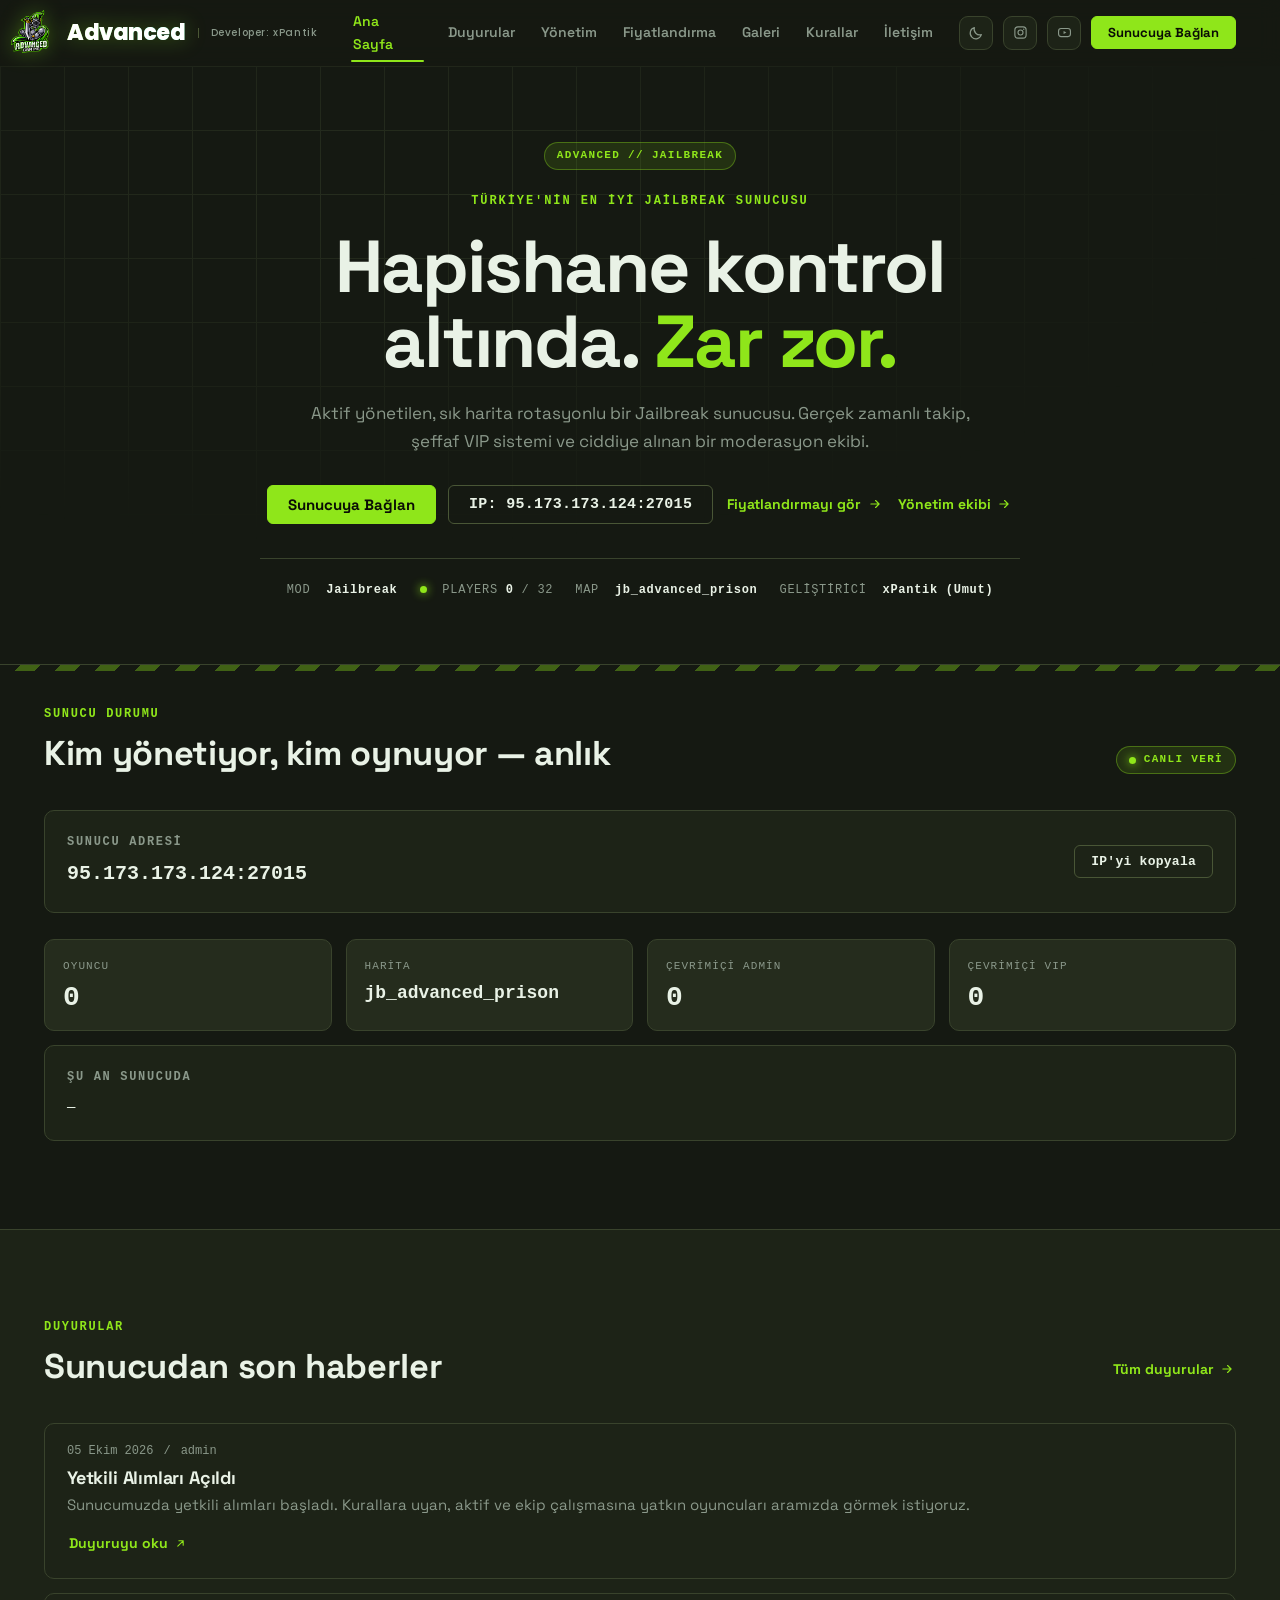
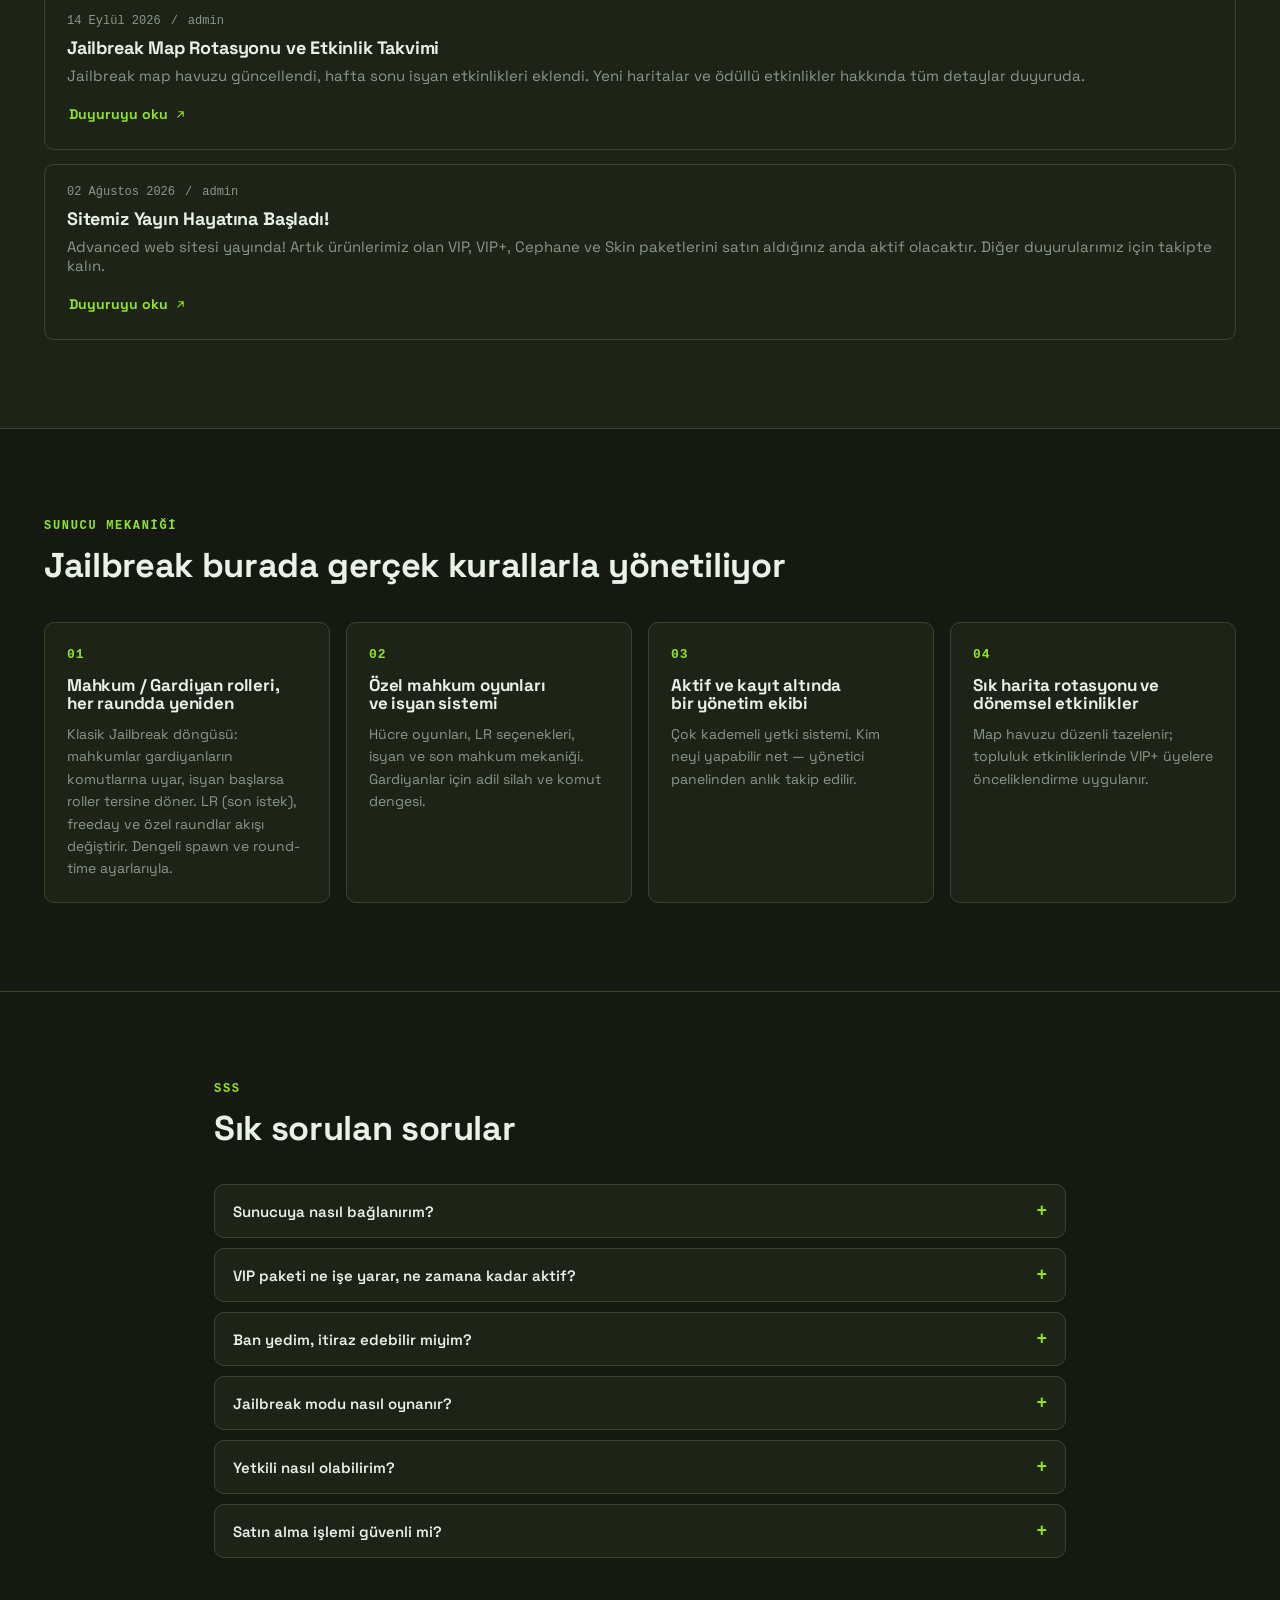
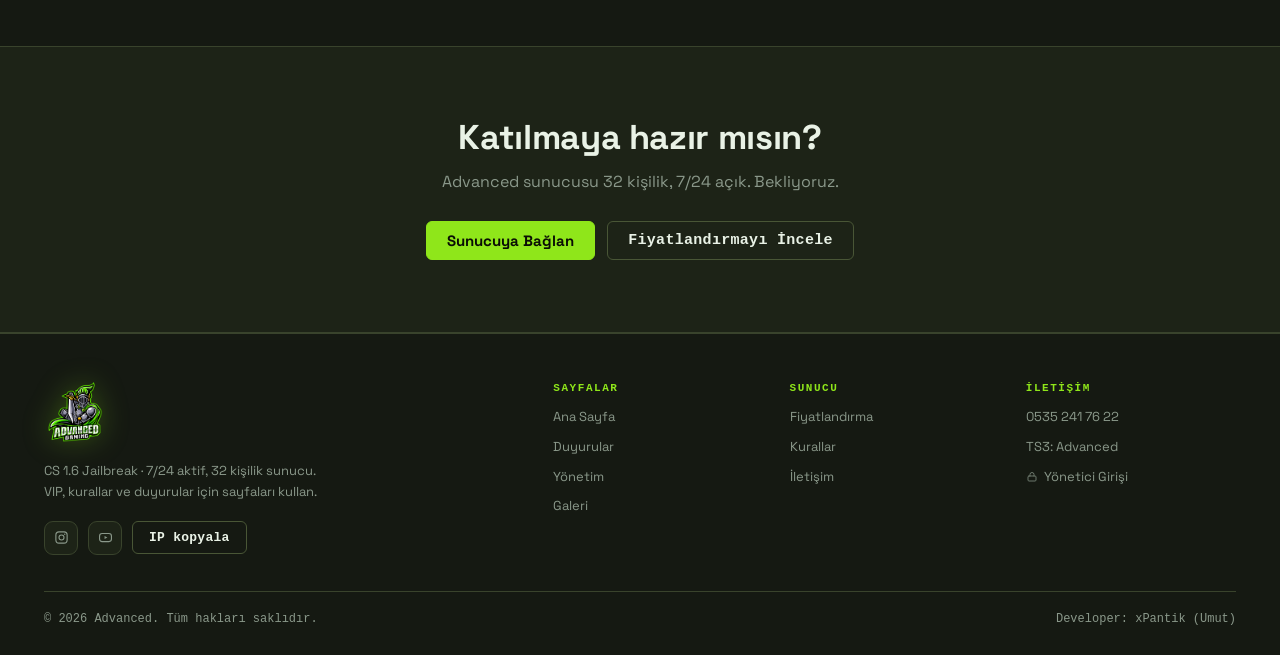
==== commit 496dc90e: "Render visitor FAQs from shared data" ====
--- a/index.html
+++ b/index.html
@@ -12,7 +12,7 @@
 <link rel="preconnect" href="https://fonts.gstatic.com" crossorigin />
 <link href="https://fonts.googleapis.com/css2?family=Space+Grotesk:wght@400;500;600;700&family=Inter:wght@400;500;600;700&family=Poppins:wght@500;600;700;800&display=swap" rel="stylesheet" />
 <link rel="stylesheet" href="style.css" />
-<link rel="icon" href="data:image/svg+xml,%3Csvg xmlns='http://www.w3.org/2000/svg' viewBox='0 0 64 64'%3E%3Crect width='64' height='64' rx='14' fill='%238fe61a'/%3E%3Ctext x='32' y='44' font-family='monospace' font-size='34' font-weight='bold' text-anchor='middle' fill='%230a0d05'%3EA%3C/text%3E%3C/svg%3E" />
+<link rel="icon" href="logo1.png" type="image/png" />
 </head>
 <body>
 
@@ -172,28 +172,7 @@
         <h2 class="h2">Sık sorulan sorular</h2>
       </div>
     </div>
-    <div class="accordion">
-      <div class="acc-item">
-        <button class="acc-head" aria-expanded="false">VIP satın aldıktan sonra ne zaman aktif olur? <span class="plus">+</span></button>
-        <div class="acc-body"><div class="acc-body-inner">Satın alma formunda girdiğin oyun içi kimlik (nick + şifre) ile ödemenin eşleştiği anda VIP otomatik tanımlanır — genelde birkaç dakika sürer. Otomatik eşleşmeyen siparişler ekibimiz tarafından elle onaylanır.</div></div>
-      </div>
-      <div class="acc-item">
-        <button class="acc-head" aria-expanded="false">VIP'yi isim + şifre ile alabilir miyim? <span class="plus">+</span></button>
-        <div class="acc-body"><div class="acc-body-inner">Evet — SteamID paylaşmak istemiyorsanız oyun içi isim ve belirlediğiniz bir şifre ile de VIP tanımlanabilir.</div></div>
-      </div>
-      <div class="acc-item">
-        <button class="acc-head" aria-expanded="false">Ödeme yaptım ama VIP hâlâ tanımlanmadı, ne yapmalıyım? <span class="plus">+</span></button>
-        <div class="acc-body"><div class="acc-body-inner">Sipariş numaranla birlikte TS3 üzerinden (Advanced) yönetim ekibine ulaş; sipariş kontrol edilip elle tanımlansın.</div></div>
-      </div>
-      <div class="acc-item">
-        <button class="acc-head" aria-expanded="false">Sunucuya nasıl bağlanırım? <span class="plus">+</span></button>
-        <div class="acc-body"><div class="acc-body-inner">CS 1.6'da konsolu açıp <span class="mono">connect 95.173.173.124:27015</span> yazman yeterli. Sitedeki "Sunucuya Bağlan" butonu da oyunu otomatik açar.</div></div>
-      </div>
-      <div class="acc-item">
-        <button class="acc-head" aria-expanded="false">İade politikası nedir? <span class="plus">+</span></button>
-        <div class="acc-body"><div class="acc-body-inner">Satın alınan ürünler dijital ve anında teslim edilen hizmetler olduğundan cayma/iade hakkı bulunmuyor. Hatalı işlem kaynaklı durumlar için iletişim bölümünden yönetime ulaşabilirsin.</div></div>
-      </div>
-    </div>
+    <div class="accordion" id="home-sss"></div>
   </div>
 </section>
 
@@ -236,7 +215,7 @@
           <h4>Sunucu</h4>
           <a href="fiyatlandirma.html">Fiyatlandırma</a>
           <a href="kurallar.html">Kurallar</a>
-          <a href="iletisim.html">İletişim</a>+          <a href="iletisim.html">İletişim</a>
 
         </div>
         <div class="footer-col">
@@ -271,11 +250,31 @@
   </div>
 </div>
 
-<script src="data.js"></script>
-<script src="site.js"></script>
+<script src="data.js?v=2"></script>
+<script src="site.js?v=2"></script>
 <script>
 (function () {
   const A = window.ADV;
+  /* ---- yönetici panelindeki S.S.S. verisini ziyaretçiye yansıt ---- */
+  function paintHomeSss() {
+    const el = document.getElementById("home-sss");
+    if (!el || !A.sss) return;
+    const list = A.sss.published();
+    el.innerHTML = list.length ? list.map((x) => `
+      <div class="acc-item">
+        <button class="acc-head" aria-expanded="false">${A.esc(x.q || "") } <span class="plus">+</span></button>
+        <div class="acc-body"><div class="acc-body-inner">${A.esc(x.a || "")}</div></div>
+      </div>`).join("") : '<p class="muted">Henüz yayınlanmış soru bulunmuyor.</p>';
+    el.querySelectorAll(".acc-head").forEach((button) => button.addEventListener("click", () => {
+      const item = button.closest(".acc-item");
+      const body = item.querySelector(".acc-body");
+      const open = item.classList.toggle("open");
+      button.setAttribute("aria-expanded", open ? "true" : "false");
+      if (body) body.style.maxHeight = open ? body.scrollHeight + 40 + "px" : "0px";
+    }));
+  }
+  paintHomeSss();
+  document.addEventListener("adv:remote-update", paintHomeSss);
   /* ---- sunucu istatistikleri ----
      Şimdilik 0 gösterilir. API kurulduğunda sadece bu blok değişecek:
      A.serverStats.get() gerçek veriyi döndürdüğünde ekrandaki sayılar güncellenir. */
@@ -311,5 +310,13 @@
     .join("");
 })();
 </script>
+<script>
+(function () {
+  if (location.pathname.indexOf("admin") !== -1) return;
+  function refreshOnce() { location.reload(); }
+  document.addEventListener("adv:remote-ready", refreshOnce, { once: true });
+  document.addEventListener("adv:remote-update", refreshOnce, { once: true });
+})();
+</script>
 </body>
 </html>
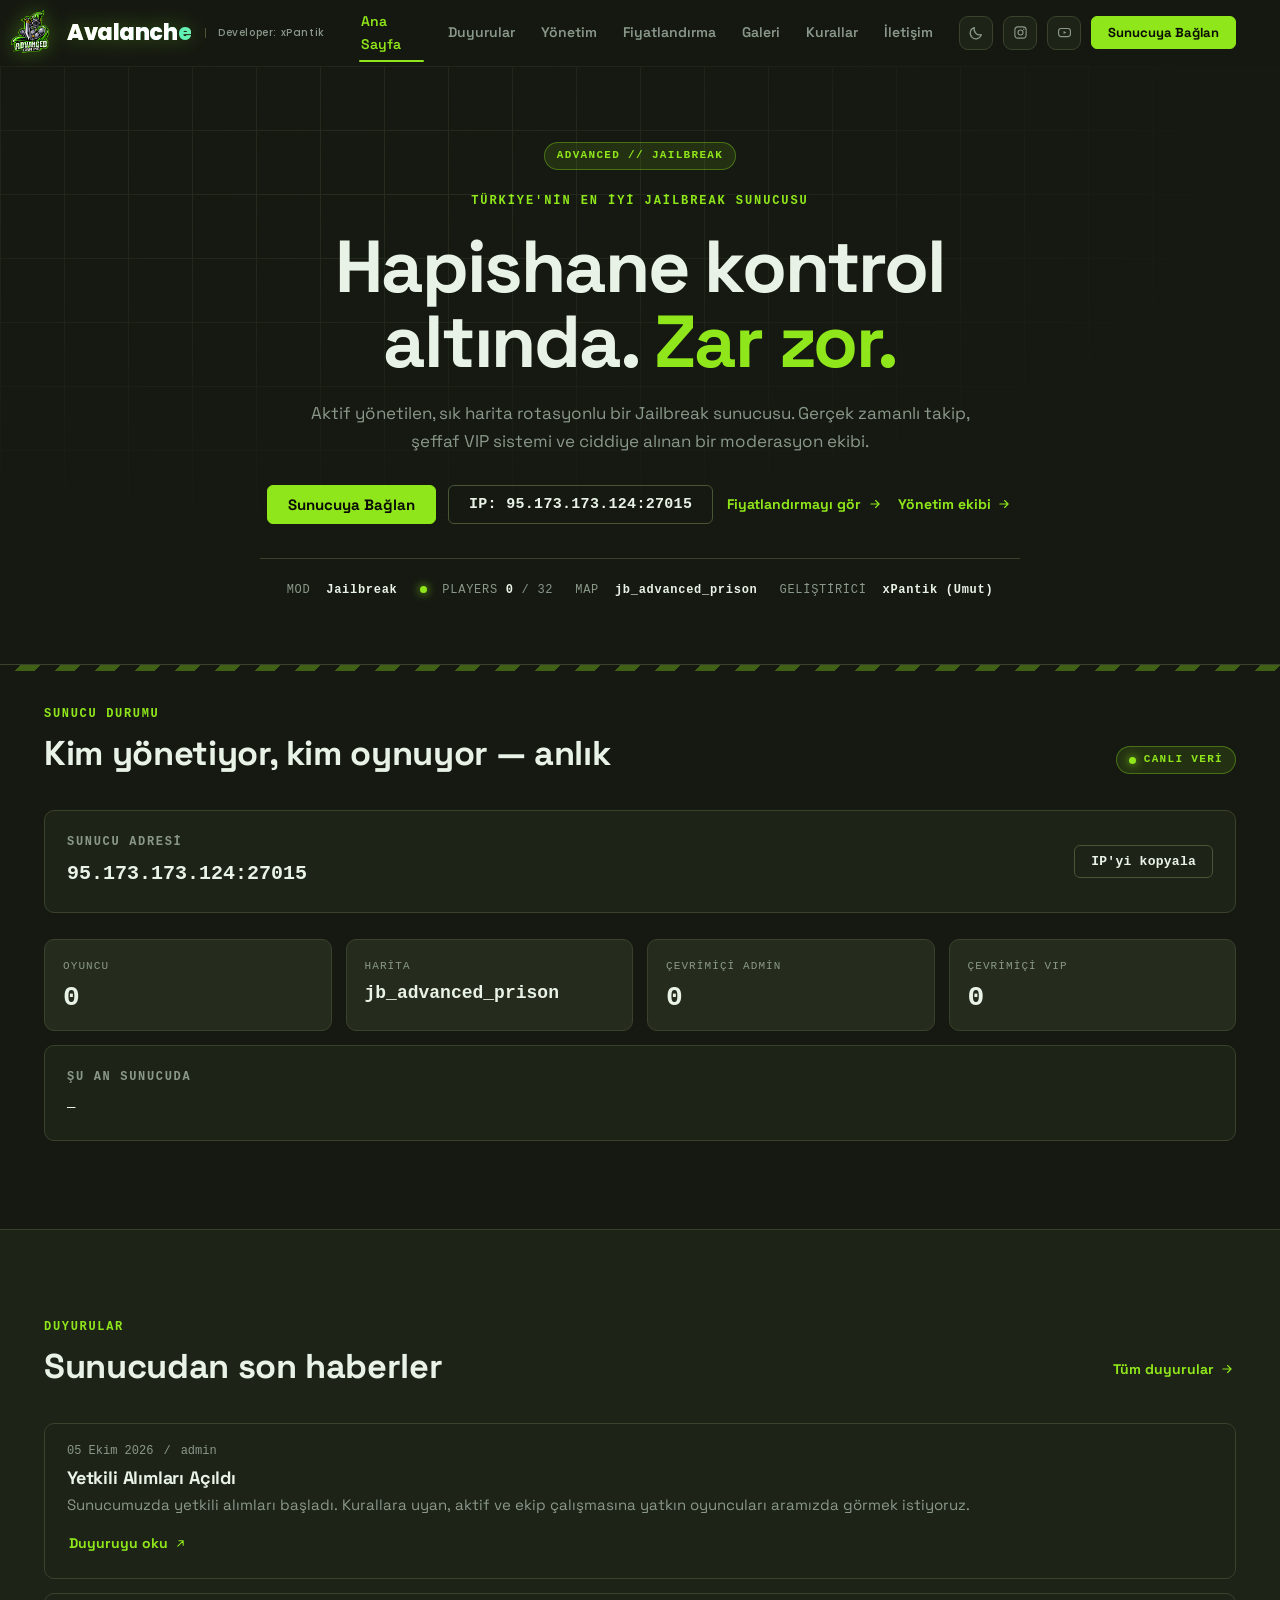
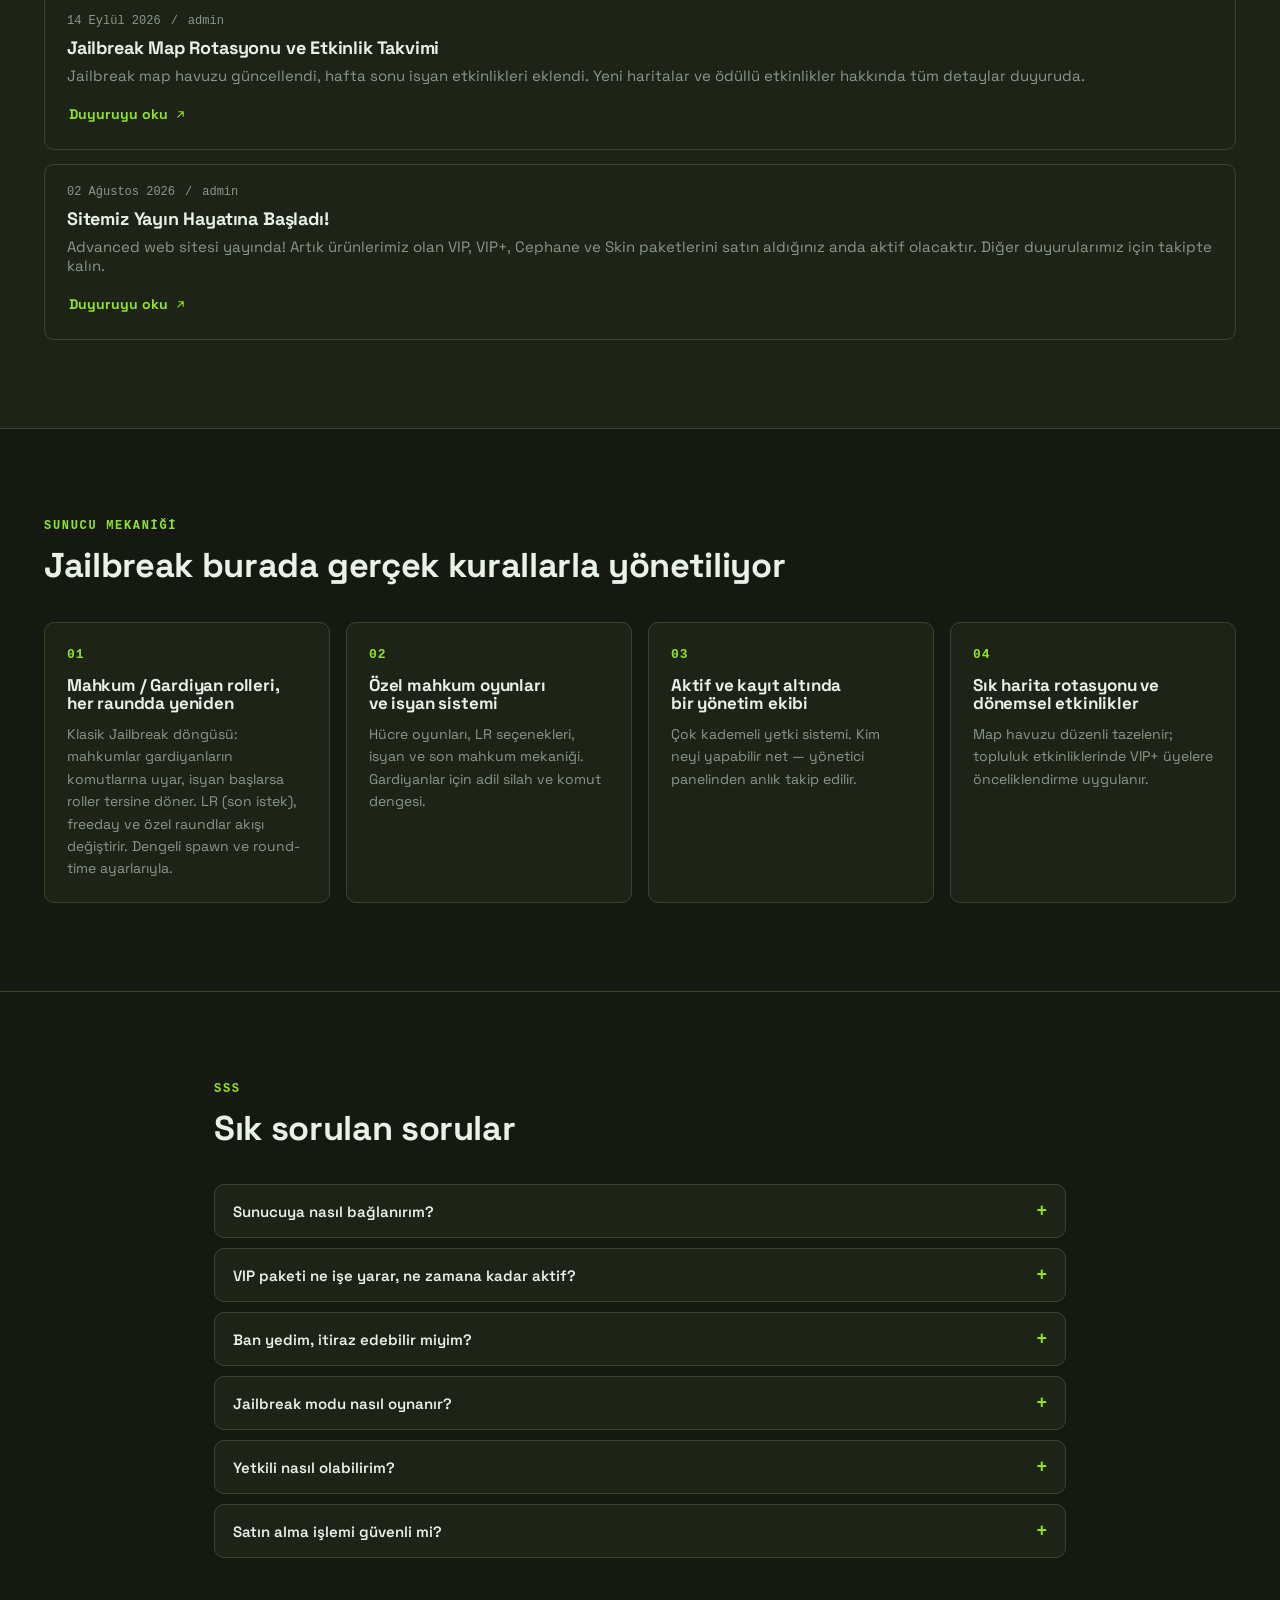
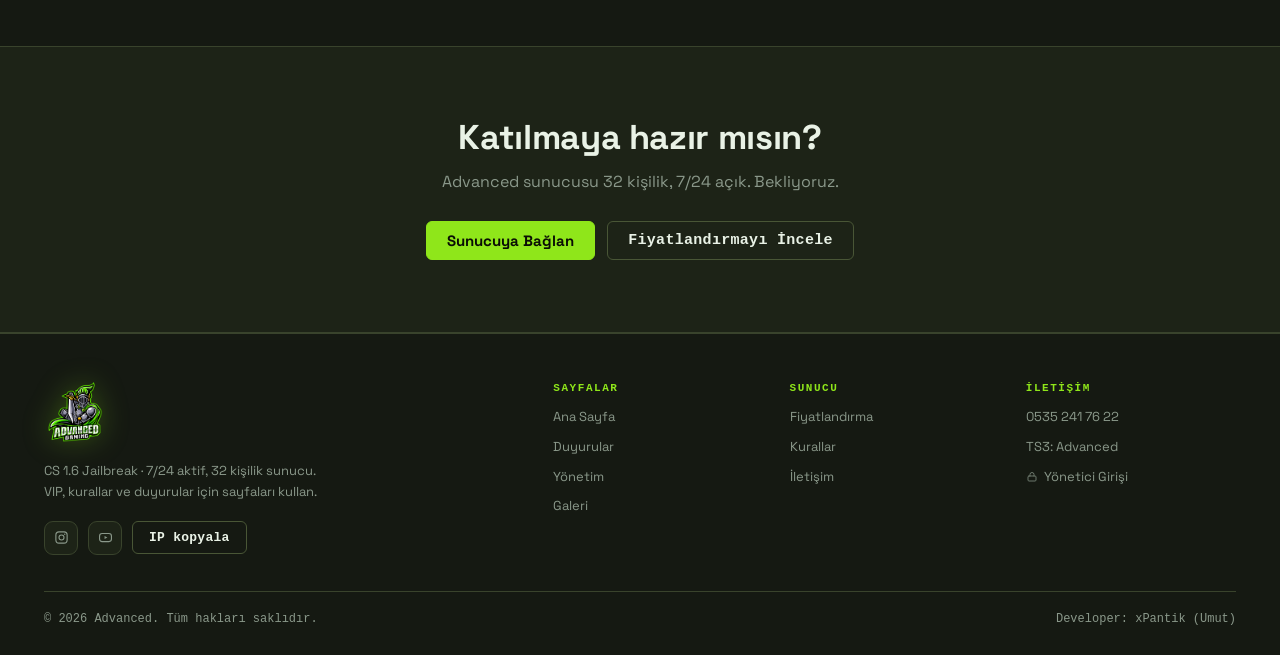
==== commit cb0e4fbf: "Update index.html" ====
--- a/index.html
+++ b/index.html
@@ -3,7 +3,7 @@
 <head>
 <meta charset="utf-8" />
 <meta name="viewport" content="width=device-width, initial-scale=1" />
-<title>Advanced — CS 1.6 Jailbreak Sunucusu</title>
+<title>Avalanche — CS 1.6 Jailbreak Sunucusu</title>
 <meta name="description" content="Advanced: Türkiye'nin aktif yönetilen CS 1.6 Jailbreak sunucusu. Canlı oyuncu sayısı, duyurular, VIP fiyatları, galeri ve kurallar." />
 <meta property="og:site_name" content="Advanced" />
 <meta property="og:title" content="Advanced — CS 1.6 Jailbreak Sunucusu" />
@@ -22,7 +22,7 @@
     <a class="brand" href="index.html" aria-label="Advanced ana sayfa">
       <img class="brand-logo" src="logo.png" alt="Advanced Gaming" />
       <span class="brand-texts">
-        <span class="brand-word" aria-label="Advanced"><span>A</span><span>d</span><span>v</span><span>a</span><span>n</span><span>c</span><span>e</span><span>d</span></span>
+        <span class="brand-word" aria-label="Advanced"><span>A</span><span>v</span><span>a</span><span>l</span><span>a</span><span>n</span><span>c</span><span>h</span>e</span></span>
         <span class="brand-dev">Developer: xPantik</span>
       </span>
     </a>
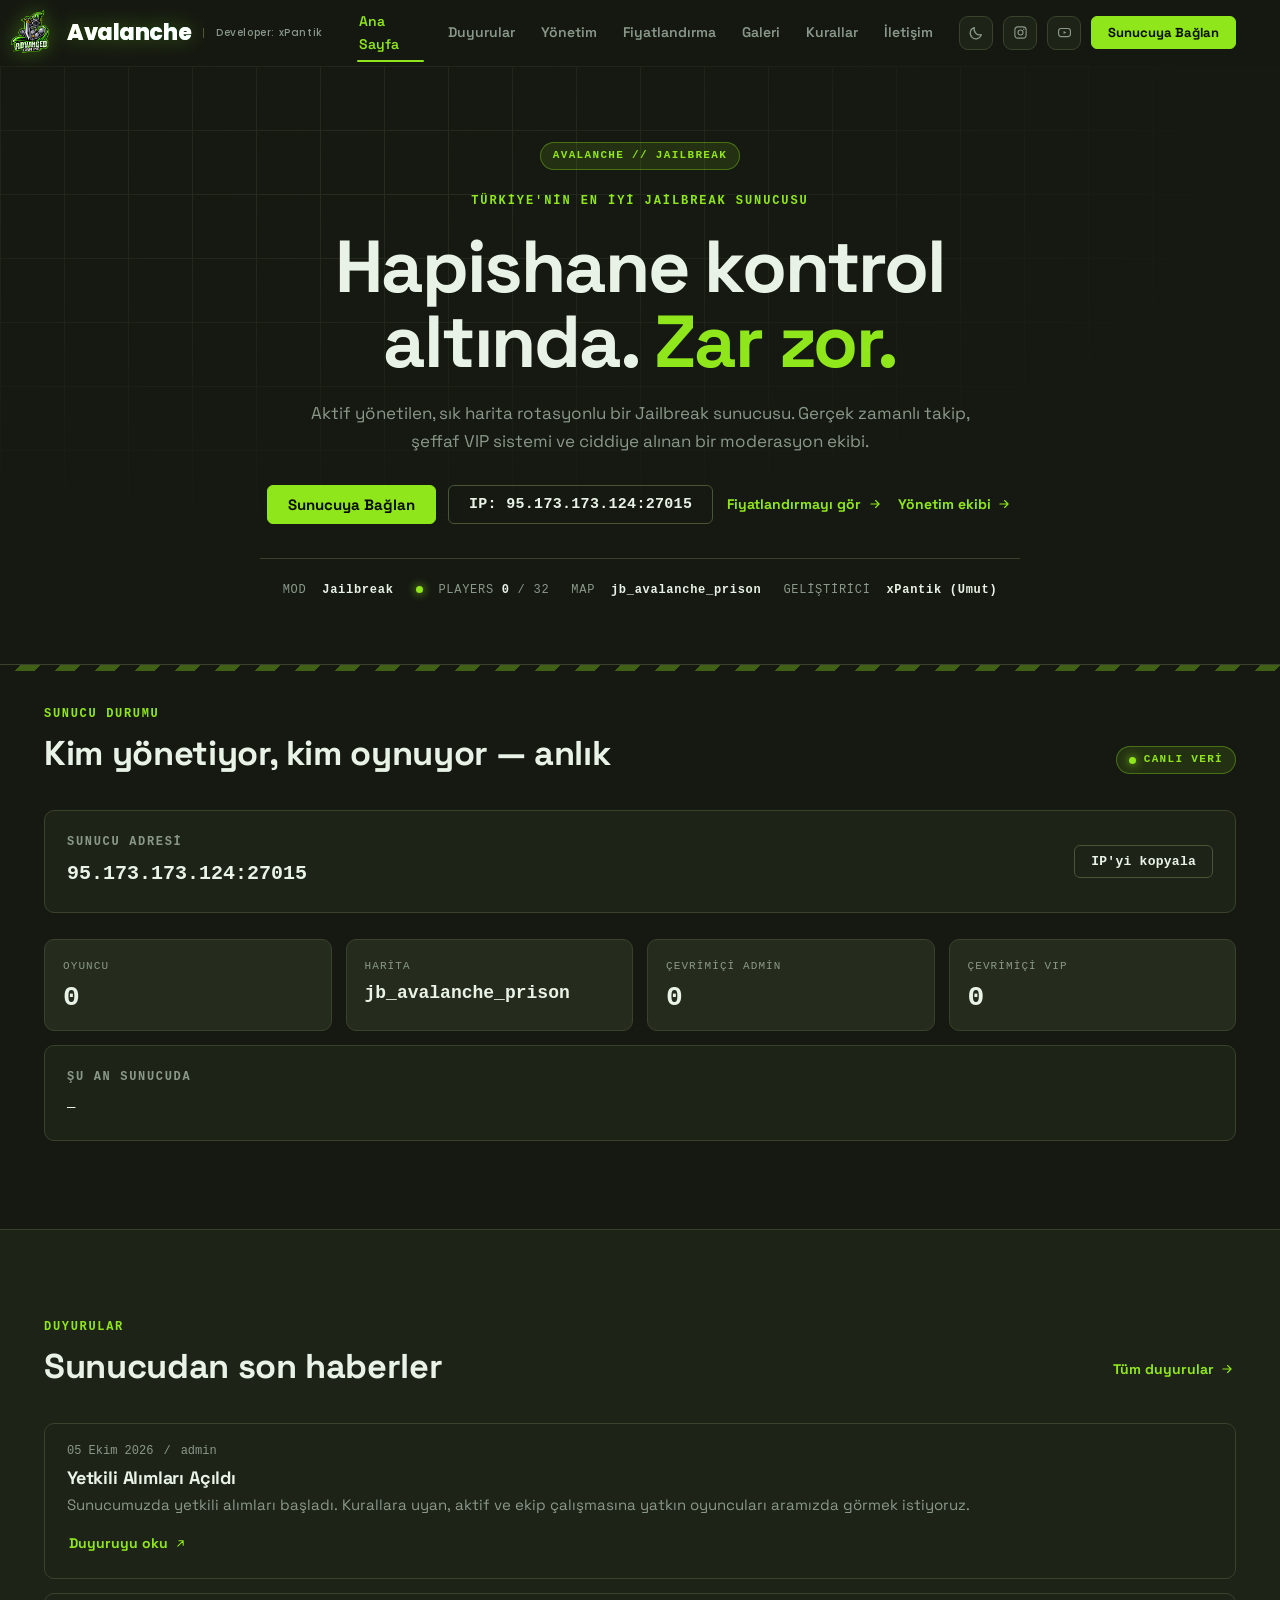
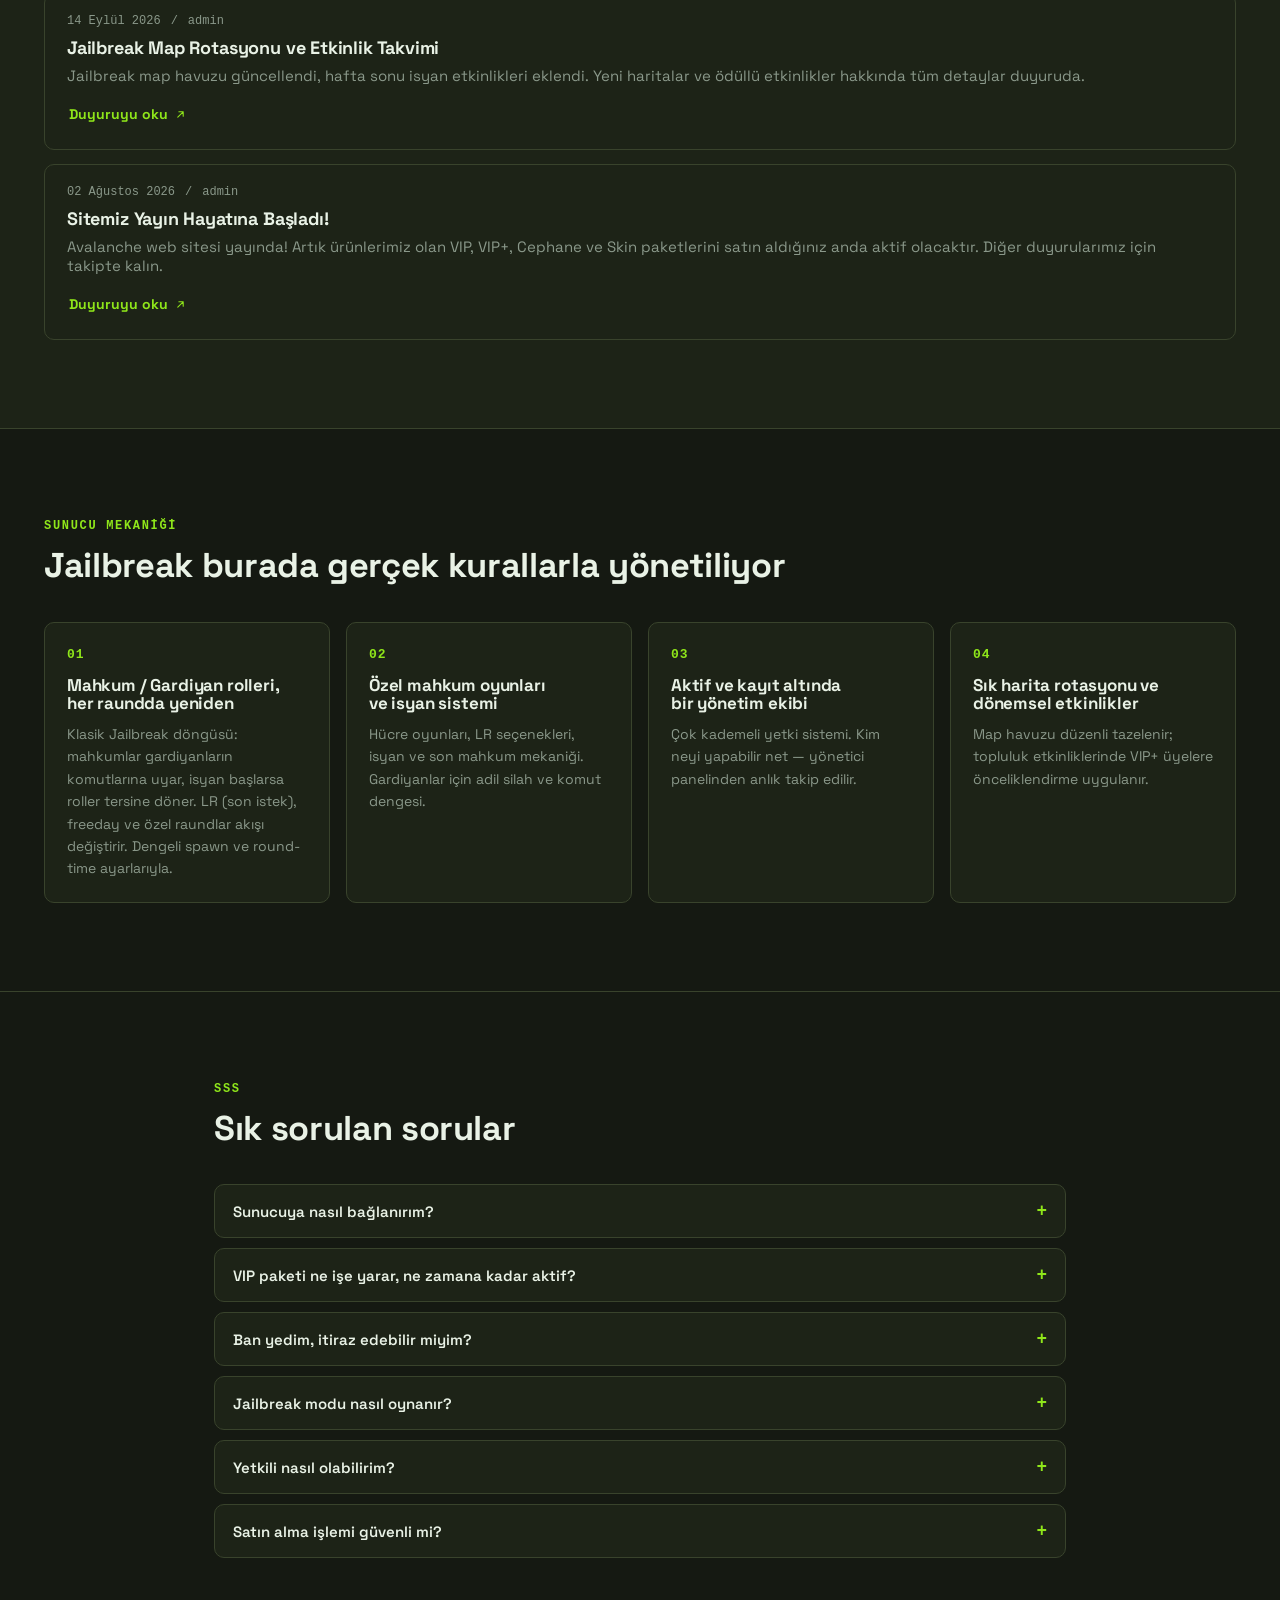
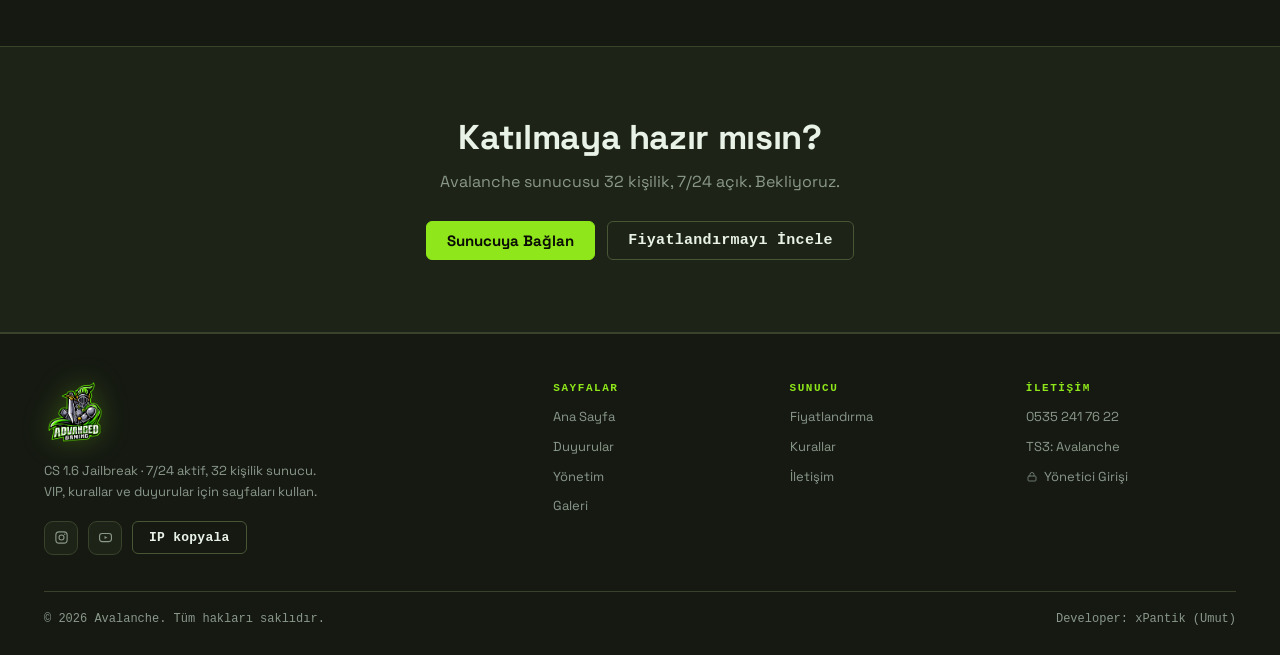
==== commit 6dca1433: "Rename Advanced brand to Avalanche" ====
--- a/index.html
+++ b/index.html
@@ -4,9 +4,9 @@
 <meta charset="utf-8" />
 <meta name="viewport" content="width=device-width, initial-scale=1" />
 <title>Avalanche — CS 1.6 Jailbreak Sunucusu</title>
-<meta name="description" content="Advanced: Türkiye'nin aktif yönetilen CS 1.6 Jailbreak sunucusu. Canlı oyuncu sayısı, duyurular, VIP fiyatları, galeri ve kurallar." />
-<meta property="og:site_name" content="Advanced" />
-<meta property="og:title" content="Advanced — CS 1.6 Jailbreak Sunucusu" />
+<meta name="description" content="Avalanche: Türkiye'nin aktif yönetilen CS 1.6 Jailbreak sunucusu. Canlı oyuncu sayısı, duyurular, VIP fiyatları, galeri ve kurallar." />
+<meta property="og:site_name" content="Avalanche" />
+<meta property="og:title" content="Avalanche — CS 1.6 Jailbreak Sunucusu" />
 <meta property="og:locale" content="tr_TR" />
 <link rel="preconnect" href="https://fonts.googleapis.com" />
 <link rel="preconnect" href="https://fonts.gstatic.com" crossorigin />
@@ -19,10 +19,10 @@
 <!-- ============ HEADER ============ -->
 <header class="site-header">
   <div class="container header-inner">
-    <a class="brand" href="index.html" aria-label="Advanced ana sayfa">
-      <img class="brand-logo" src="logo.png" alt="Advanced Gaming" />
+    <a class="brand" href="index.html" aria-label="Avalanche ana sayfa">
+      <img class="brand-logo" src="logo.png" alt="Avalanche Gaming" />
       <span class="brand-texts">
-        <span class="brand-word" aria-label="Advanced"><span>A</span><span>v</span><span>a</span><span>l</span><span>a</span><span>n</span><span>c</span><span>h</span>e</span></span>
+        <span class="brand-word" aria-label="Avalanche"><span>A</span><span>v</span><span>a</span><span>l</span><span>a</span><span>n</span><span>c</span><span>h</span><span>e</span></span>
         <span class="brand-dev">Developer: xPantik</span>
       </span>
     </a>
@@ -65,7 +65,7 @@
 <section class="hero">
   <div class="hero-grid" aria-hidden="true"></div>
   <div class="container hero-inner">
-    <span class="badge">ADVANCED // JAILBREAK</span>
+    <span class="badge">AVALANCHE // JAILBREAK</span>
     <div class="hero-eyebrow">Türkiye'nin en iyi Jailbreak sunucusu</div>
     <h1>Hapishane kontrol altında. <span class="dim">Zar zor.</span></h1>
     <p class="lead">Aktif yönetilen, sık harita rotasyonlu bir Jailbreak sunucusu. Gerçek zamanlı takip, şeffaf VIP sistemi ve ciddiye alınan bir moderasyon ekibi.</p>
@@ -78,7 +78,7 @@
     <div class="hero-meta">
       <span>MOD &nbsp;<b>Jailbreak</b></span>
       <span><span class="dot"></span> &nbsp;PLAYERS <b id="h-players">0</b> / 32</span>
-      <span>MAP &nbsp;<b id="h-map">jb_advanced_prison</b></span>
+      <span>MAP &nbsp;<b id="h-map">jb_avalanche_prison</b></span>
       <span>GELİŞTİRİCİ &nbsp;<b>xPantik (Umut)</b></span>
     </div>
   </div>
@@ -104,7 +104,7 @@
     </div>
     <div class="stat-grid">
       <div class="stat"><div class="label">Oyuncu</div><div class="value" id="s-players">0</div></div>
-      <div class="stat"><div class="label">Harita</div><div class="value" style="font-size:1.125rem" id="s-map">jb_advanced_prison</div></div>
+      <div class="stat"><div class="label">Harita</div><div class="value" style="font-size:1.125rem" id="s-map">jb_avalanche_prison</div></div>
       <div class="stat"><div class="label">Çevrimiçi Admin</div><div class="value" id="s-admin">0</div></div>
       <div class="stat"><div class="label">Çevrimiçi VIP</div><div class="value" id="s-vip">0</div></div>
     </div>
@@ -180,7 +180,7 @@
 <section class="cta-band">
   <div class="container">
     <h2>Katılmaya hazır mısın?</h2>
-    <p>Advanced sunucusu 32 kişilik, 7/24 açık. Bekliyoruz.</p>
+    <p>Avalanche sunucusu 32 kişilik, 7/24 açık. Bekliyoruz.</p>
     <div class="hero-actions">
       <a class="btn btn-primary" href="steam://connect/95.173.173.124:27015">Sunucuya Bağlan</a>
       <a class="btn btn-ghost" href="fiyatlandirma.html">Fiyatlandırmayı İncele</a>
@@ -193,8 +193,8 @@
   <div class="container">
     <div class="footer-top">
       <div class="footer-brandblock">
-        <a class="brand brand--footer" href="index.html" aria-label="Advanced ana sayfa">
-          <img class="brand-logo brand-logo--footer" src="logo.png" alt="Advanced Gaming" />
+        <a class="brand brand--footer" href="index.html" aria-label="Avalanche ana sayfa">
+          <img class="brand-logo brand-logo--footer" src="logo.png" alt="Avalanche Gaming" />
         </a>
         <p class="footer-note">CS 1.6 Jailbreak · 7/24 aktif, 32 kişilik sunucu. VIP, kurallar ve duyurular için sayfaları kullan.</p>
         <div class="footer-socials">
@@ -221,13 +221,13 @@
         <div class="footer-col">
           <h4>İletişim</h4>
           <a href="tel:+905352417622">0535 241 76 22</a>
-          <span class="footer-static" data-footer-ts3>TS3: Advanced</span>
+          <span class="footer-static" data-footer-ts3>TS3: Avalanche</span>
           <a href="admin.html" class="footer-admin-link"><svg width="12" height="12" viewBox="0 0 24 24" fill="none" stroke="currentColor" stroke-width="2" stroke-linecap="round" stroke-linejoin="round" aria-hidden="true"><rect x="4" y="10" width="16" height="10" rx="2"/><path d="M8 10V7a4 4 0 0 1 8 0v3"/></svg> Yönetici Girişi</a>
         </div>
       </nav>
     </div>
     <div class="footer-bottom">
-      <span>© 2026 Advanced. Tüm hakları saklıdır.</span>
+      <span>© 2026 Avalanche. Tüm hakları saklıdır.</span>
       <span class="footer-credit">Developer: xPantik (Umut)</span>
     </div>
   </div>
@@ -238,7 +238,7 @@
   <div class="modal-card">
     <div class="modal-head">
       <div>
-        <div class="modal-tagline">Advanced Duyuru Merkezi</div>
+        <div class="modal-tagline">Avalanche Duyuru Merkezi</div>
         <h2 class="h3" style="margin-top:8px" data-m-title>Başlık</h2>
         <div class="mono small muted" style="margin-top:8px" data-m-meta>tarih</div>
       </div>
@@ -279,7 +279,7 @@
      Şimdilik 0 gösterilir. API kurulduğunda sadece bu blok değişecek:
      A.serverStats.get() gerçek veriyi döndürdüğünde ekrandaki sayılar güncellenir. */
   function paintStats(st) {
-    const data = Object.assign({ players: 0, admins: 0, vip: 0, map: "jb_advanced_prison", names: [] }, st || {});
+    const data = Object.assign({ players: 0, admins: 0, vip: 0, map: "jb_avalanche_prison", names: [] }, st || {});
     const hp = document.getElementById("h-players");
     const sp = document.getElementById("s-players");
     const sa = document.getElementById("s-admin");
--- a/style.css
+++ b/style.css
@@ -1,5 +1,5 @@
 /* =========================================================
-   ADVANCED // CS 1.6 SUNUCUSU — tema (carbonzm.net esinli)
+   AVALANCHE // CS 1.6 SUNUCUSU — tema (carbonzm.net esinli)
    ========================================================= */
 :root{
   --bg:#151912;
@@ -645,7 +645,7 @@
 .modal-card .modal-tagline{font-family:var(--mono);font-size:.6875rem;letter-spacing:.12em;text-transform:uppercase;color:var(--brand)}
 .modal-body{font-size:.9375rem;color:var(--muted)}
 
-/* ---------- marka: Advanced (Poppins) + Developer ---------- */
+/* ---------- marka: Avalanche (Poppins) + Developer ---------- */
 .brand{display:flex;flex-direction:row;align-items:center;gap:10px;line-height:1;flex-shrink:0}
 .brand-logo{height:46px;width:auto;display:block;flex-shrink:0;
   filter:drop-shadow(0 0 10px rgba(143,230,26,.3));
@@ -659,7 +659,7 @@
   filter:drop-shadow(0 0 9px rgba(143,230,26,.22));
   transition:filter .35s ease;
 }
-/* Advanced yazısı: sade beyaz, animasyonsuz */
+/* Avalanche yazısı: sade beyaz, animasyonsuz */
 .brand-word span{
   display:inline-block;
   color:#ffffff;
@@ -1184,7 +1184,7 @@
 .modal-card .modal-tagline{font-family:var(--mono);font-size:.6875rem;letter-spacing:.12em;text-transform:uppercase;color:var(--brand)}
 .modal-body{font-size:.9375rem;color:var(--muted)}
 
-/* ---------- marka: Advanced (Poppins) + Developer ---------- */
+/* ---------- marka: Avalanche (Poppins) + Developer ---------- */
 .brand{display:flex;flex-direction:column;align-items:flex-start;gap:2px;line-height:1}
 .brand-word{
   font-family:"Poppins",var(--sans);font-weight:800;font-size:1.375rem;letter-spacing:-.02em;line-height:1;
@@ -1257,7 +1257,7 @@
   .site-header .header-actions{grid-column:2}
 }
 
-/* ---------- header marka yerleşimi: logo | Advanced | Developer ---------- */
+/* ---------- header marka yerleşimi: logo | Avalanche | Developer ---------- */
 .site-header .brand{flex-direction:row;align-items:center;gap:14px;flex-wrap:nowrap}
 .site-header .brand-texts{flex-direction:row;align-items:baseline;gap:12px;min-width:0}
 .site-header .brand-word{flex-shrink:0}
